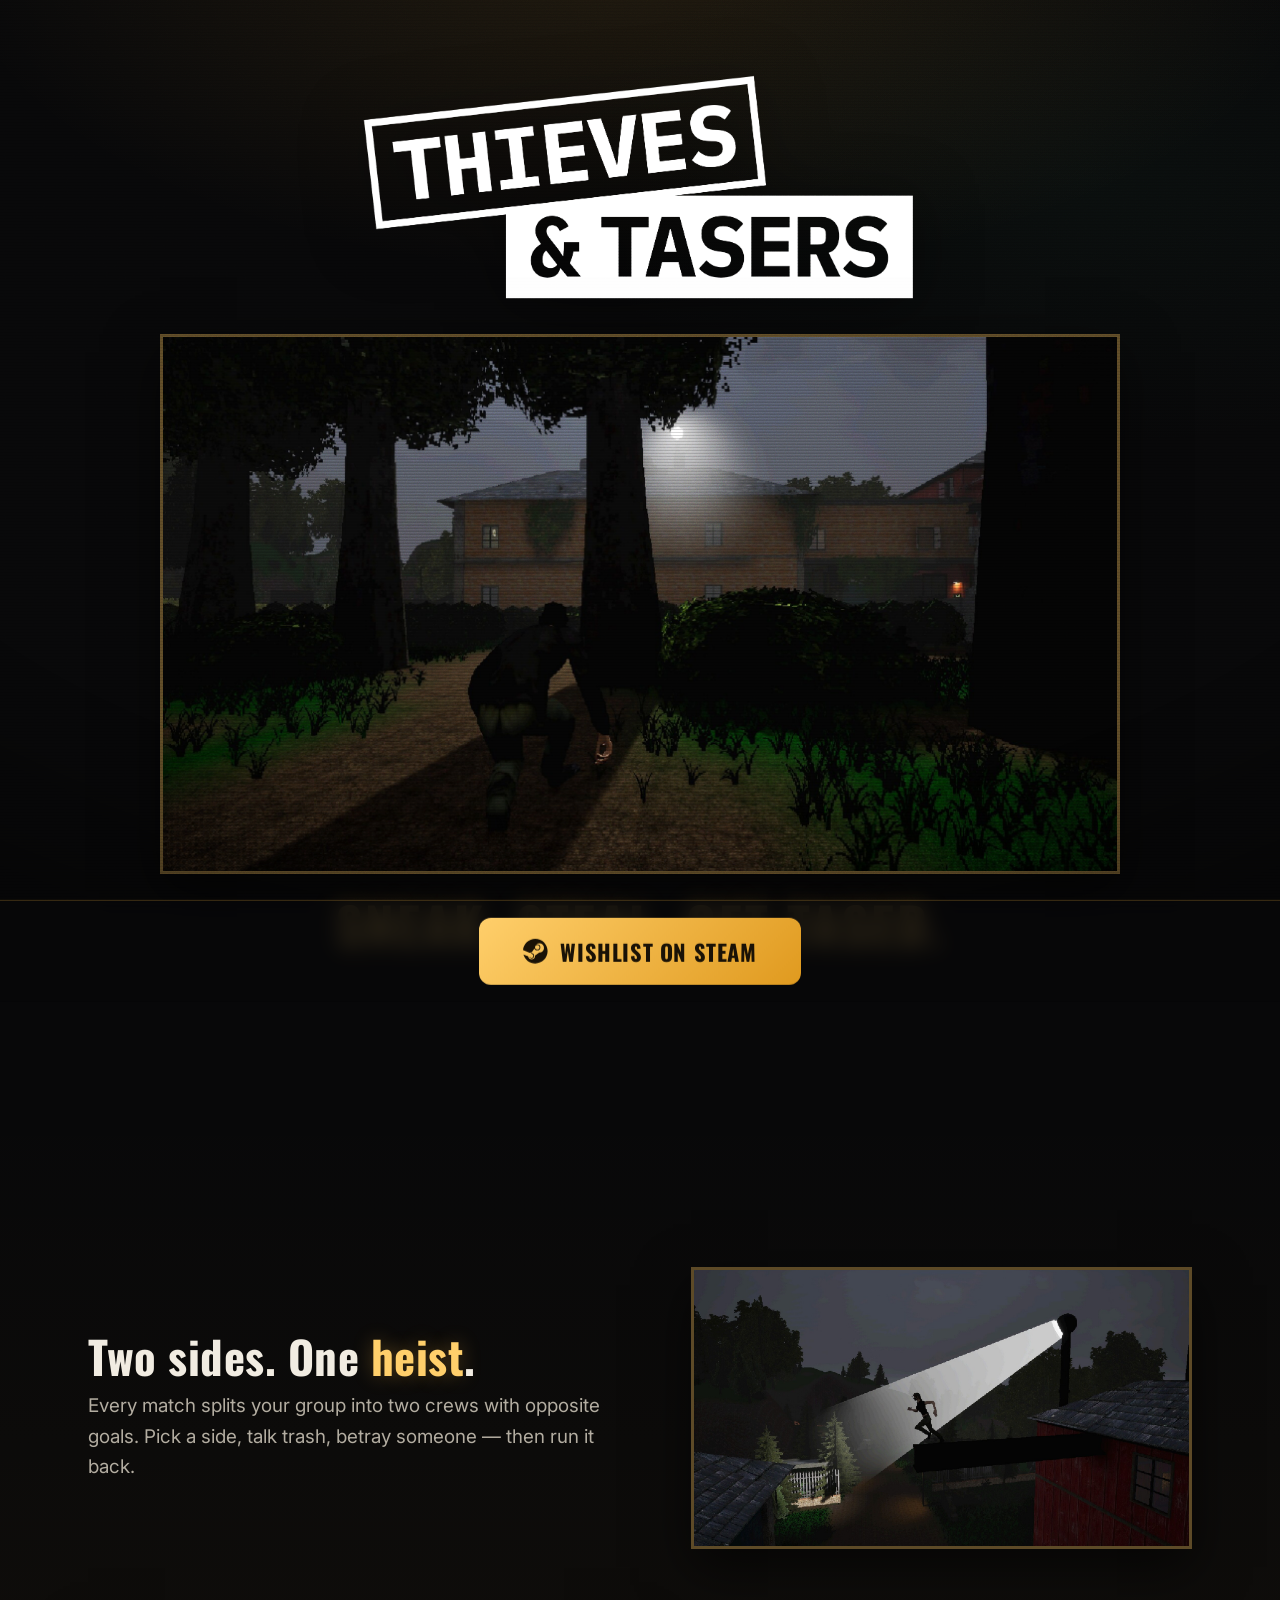
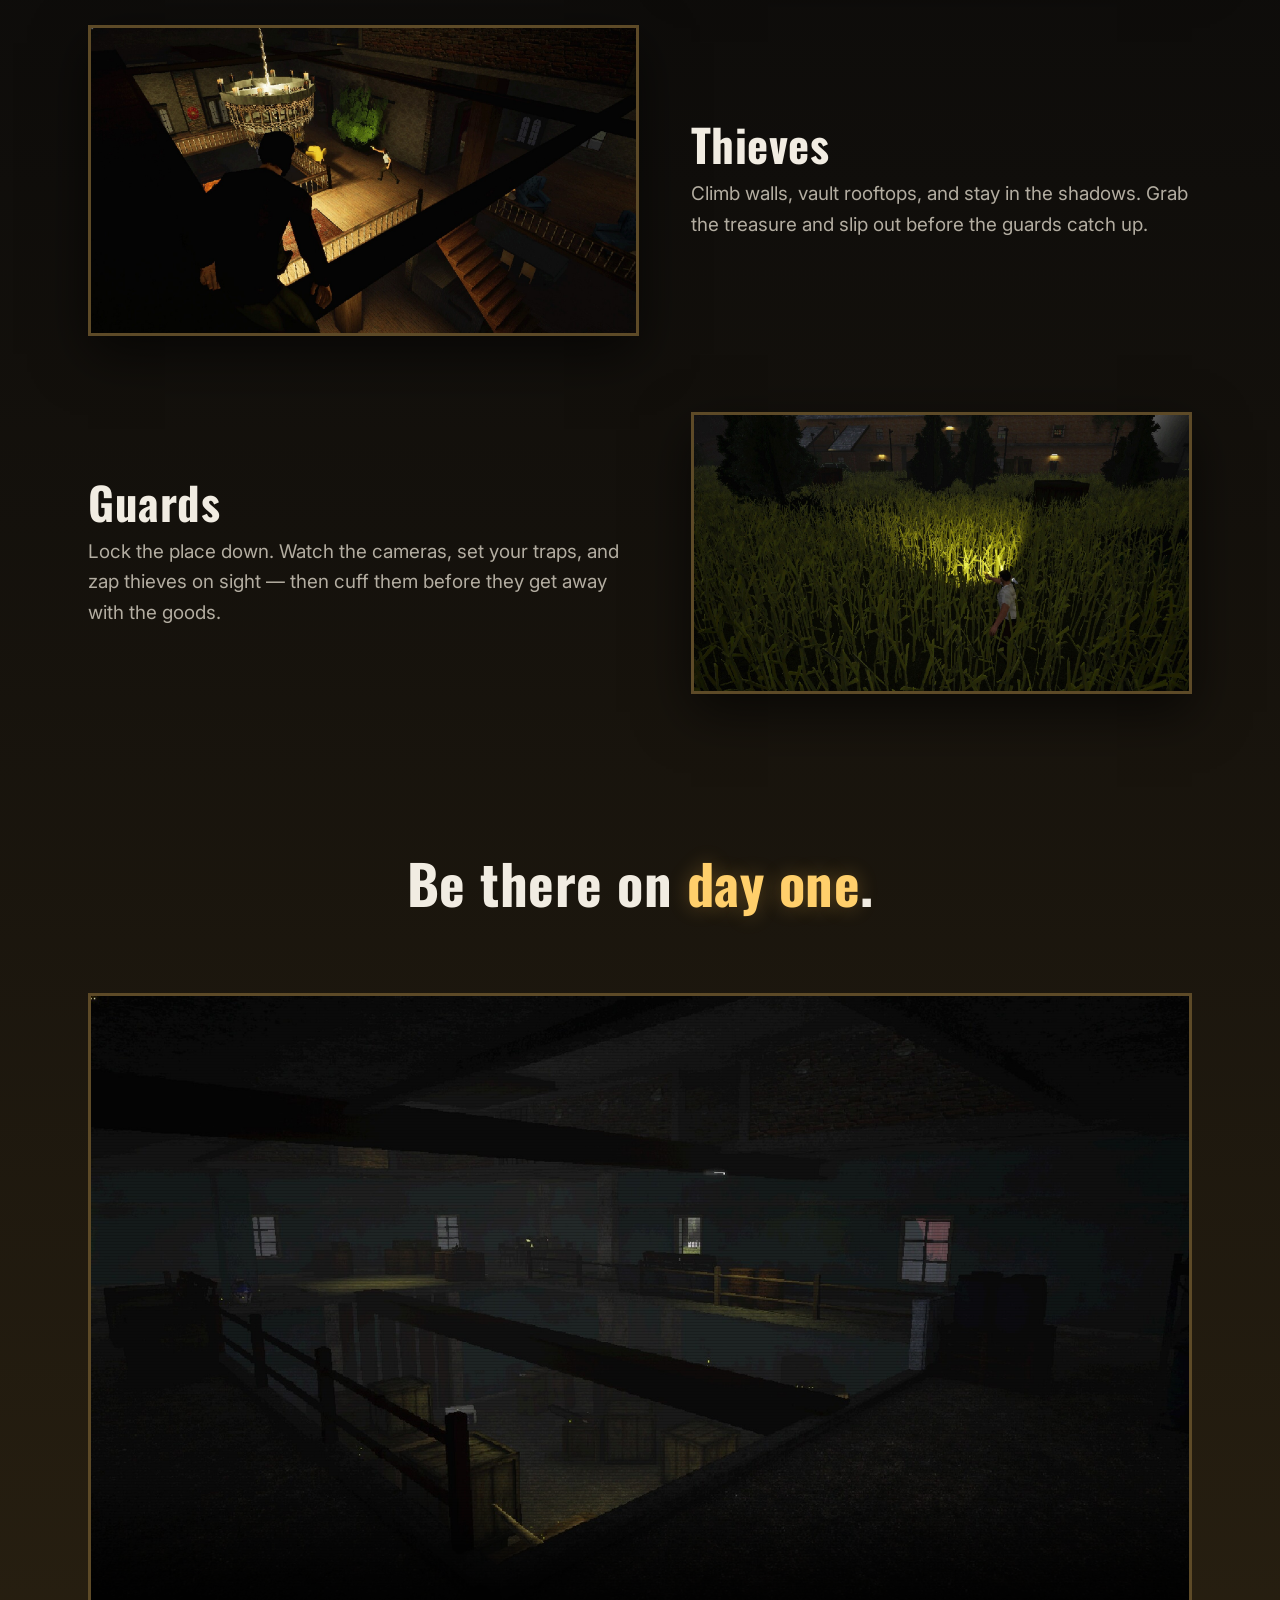
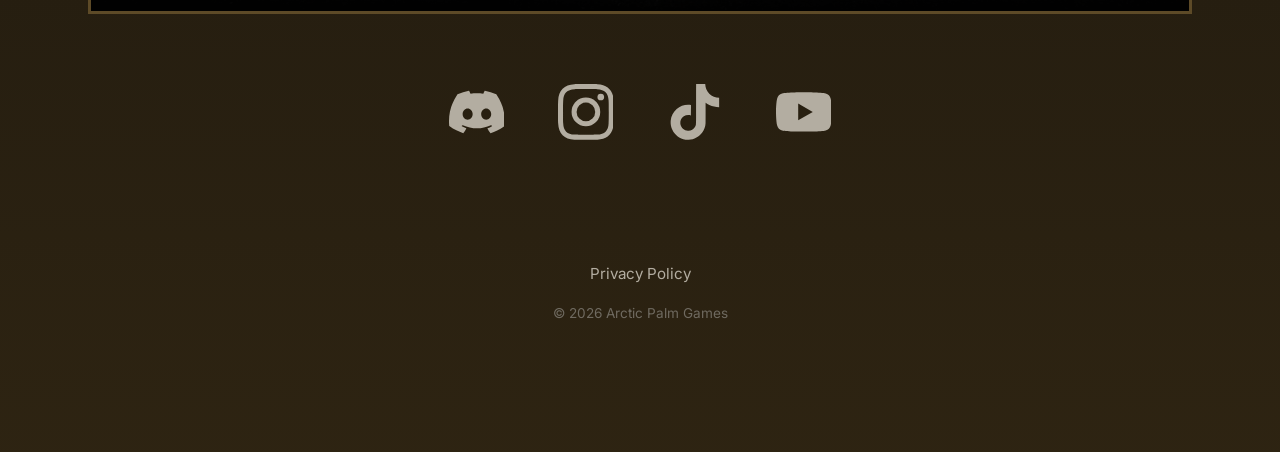
==== index.html @ d194f074 "Switch Google verification to meta tag, remove file method Co-Authored-By: Claude Opus 4.8 <noreply@" ====
<!DOCTYPE html>
<html lang="en">
<head>
  <meta charset="UTF-8" />
  <meta name="viewport" content="width=device-width, initial-scale=1.0" />
  <meta name="google-site-verification" content="ofSVObi9q_ZeeQyWXruGGMp_VbmUbUrxvndXTkgSMVY" />

  <title>Thieves and Tasers</title>
  <meta name="description" content="Sneak, steal, get tased. Thieves climb in and grab the loot; guards hunt them with cameras, traps, and tasers. Wishlist now on Steam." />
  <meta name="theme-color" content="#080809" />
  <link rel="canonical" href="https://www.thievesandtasers.com/" />

  <meta property="og:type" content="website" />
  <meta property="og:title" content="Thieves and Tasers" />
  <meta property="og:description" content="Sneak, steal, get tased. A heist game to play with friends. Wishlist now on Steam." />
  <meta property="og:url" content="https://www.thievesandtasers.com/" />
  <meta property="og:image" content="https://www.thievesandtasers.com/assets/og-image.jpg" />
  <meta property="og:image:width" content="1200" />
  <meta property="og:image:height" content="630" />
  <meta property="og:image:alt" content="Thieves and Tasers" />
  <meta property="og:site_name" content="Thieves and Tasers" />

  <meta name="twitter:card" content="summary_large_image" />
  <meta name="twitter:title" content="Thieves and Tasers" />
  <meta name="twitter:description" content="Sneak, steal, get tased. A heist game to play with friends. Wishlist now on Steam." />
  <meta name="twitter:image" content="https://www.thievesandtasers.com/assets/og-image.jpg" />

  <link rel="icon" type="image/png" sizes="32x32" href="assets/favicon-32.png" />
  <link rel="icon" type="image/png" sizes="16x16" href="assets/favicon-16.png" />
  <link rel="apple-touch-icon" sizes="180x180" href="assets/apple-touch-icon.png" />

  <link rel="preconnect" href="https://fonts.googleapis.com" />
  <link rel="preconnect" href="https://fonts.gstatic.com" crossorigin />
  <link href="https://fonts.googleapis.com/css2?family=Oswald:wght@500;600;700&family=Inter:wght@400;500;600&display=swap" rel="stylesheet" />

  <link rel="stylesheet" href="css/styles.css" />

  <script type="application/ld+json">
  {
    "@context": "https://schema.org",
    "@type": "VideoGame",
    "name": "Thieves and Tasers",
    "description": "A heist game. Thieves climb, sneak, and steal loot while guards hunt them with cameras, traps, and tasers.",
    "genre": ["Action", "Heist"],
    "gamePlatform": ["PC", "Windows"],
    "publisher": { "@type": "Organization", "name": "Arctic Palm Games" },
    "url": "https://www.thievesandtasers.com/"
  }
  </script>
</head>

<body>
  <!-- ===================== STICKY WISHLIST BAR ===================== -->
  <!-- Hidden until the hero scrolls out of view (toggled by JS). -->
  <div class="wishbar" id="wishbar" hidden>
    <a class="wishbar__btn" data-wishlist href="#" target="_blank" rel="noopener">
      <svg class="wishbar__steam" viewBox="0 0 24 24" aria-hidden="true"><path fill="currentColor" d="M11.979 0C5.678 0 .511 4.86.022 11.037l6.432 2.658a3.39 3.39 0 0 1 1.912-.59c.063 0 .125.002.188.005l2.861-4.142v-.059a4.527 4.527 0 0 1 4.524-4.524 4.527 4.527 0 0 1 4.523 4.524 4.53 4.53 0 0 1-4.523 4.525h-.105l-4.076 2.91c0 .052.004.105.004.158a3.398 3.398 0 0 1-3.397 3.396 3.4 3.4 0 0 1-3.336-2.766L.436 15.27C1.862 20.307 6.486 24 11.979 24c6.627 0 11.999-5.373 11.999-12S18.605 0 11.979 0zM7.54 18.21l-1.473-.61a2.553 2.553 0 0 0 1.314 1.253 2.555 2.555 0 0 0 3.342-1.38 2.55 2.55 0 0 0 .002-1.95 2.544 2.544 0 0 0-1.4-1.392 2.55 2.55 0 0 0-1.94-.01l1.523.63a1.879 1.879 0 0 1 1.01 2.457 1.878 1.878 0 0 1-2.456 1.01l.005-.018zm9.39-9.937a3.016 3.016 0 0 0-3.012-3.012 3.016 3.016 0 0 0-3.011 3.012 3.015 3.015 0 0 0 3.011 3.011 3.015 3.015 0 0 0 3.012-3.011zm-5.268-.005a2.258 2.258 0 0 1 2.26-2.255 2.258 2.258 0 0 1 2.255 2.26 2.258 2.258 0 0 1-2.26 2.255 2.256 2.256 0 0 1-2.255-2.26z"/></svg>
      Wishlist on Steam
    </a>
  </div>

  <main>
    <!-- ===================== HERO ===================== -->
    <section class="hero">
      <h1 class="sr-only">Thieves and Tasers</h1>
      <img src="assets/logo.png" alt="Thieves and Tasers" class="hero__logo" />

      <figure class="hero__media">
        <img src="assets/screenshots/shot-4.jpg" alt="Thieves and Tasers gameplay" />
        <span class="hero__erode" aria-hidden="true"></span>
      </figure>

      <p class="hero__tagline">Sneak, steal, get tased.</p>
      <div class="steam-widget">
        <iframe src="https://store.steampowered.com/widget/4536600/"
                frameborder="0" width="646" height="190"
                title="Thieves and Tasers on Steam" loading="lazy"></iframe>
      </div>
    </section>


    <!-- ===================== ALTERNATING ROWS ===================== -->
    <section class="rows">
      <!-- Two sides: image left, text right -->
      <article class="row row--reverse">
        <button class="row__media" data-shot><img src="assets/screenshots/shot-2.jpg" alt="Players facing off in a heist" loading="lazy" /></button>
        <div class="row__text">
          <h2>Two sides. One <span class="hl">heist</span>.</h2>
          <p>Every match splits your group into two crews with opposite goals. Pick a side, talk trash, betray someone — then run it back.</p>
        </div>
      </article>

      <!-- Thieves: text left, image right -->
      <article class="row">
        <button class="row__media" data-shot><img src="assets/screenshots/shot-1.jpg" alt="A thief reaching glowing loot" loading="lazy" /></button>
        <div class="row__text">
          <h2>Thieves</h2>
          <p>Climb walls, vault rooftops, and stay in the shadows. Grab the treasure and slip out before the guards catch up.</p>
        </div>
      </article>

      <!-- Guards: image left, text right -->
      <article class="row row--reverse">
        <button class="row__media" data-shot><img src="assets/screenshots/shot-6.jpg" alt="A guard patrolling a mansion" loading="lazy" /></button>
        <div class="row__text">
          <h2>Guards</h2>
          <p>Lock the place down. Watch the cameras, set your traps, and zap thieves on sight — then cuff them before they get away with the goods.</p>
        </div>
      </article>
    </section>

    <!-- ===================== WISHLIST CTA ===================== -->
    <section class="cta">
      <h2 class="cta__title">Be there on <span class="hl">day one</span>.</h2>
    </section>

    <!-- ===================== CLOSING VIDEO ===================== -->
    <section class="strip">
      <figure class="shot shot--solo">
        <video autoplay loop muted playsinline preload="auto" poster="assets/screenshots/shot-7.jpg">
          <source src="assets/video/gameplay.mp4" type="video/mp4" />
        </video>
        <span class="shot__fade" aria-hidden="true"></span>
      </figure>

      <div class="channels">
        <a class="channel" data-channel="discord" href="#" target="_blank" rel="noopener" aria-label="Discord">
          <svg viewBox="0 0 24 24" aria-hidden="true"><path fill="currentColor" d="M20.317 4.3698a19.7913 19.7913 0 0 0-4.8851-1.5152.0741.0741 0 0 0-.0785.0371c-.211.3753-.4447.8648-.6083 1.2495-1.8447-.2762-3.68-.2762-5.4868 0-.1636-.3933-.4058-.8742-.6177-1.2495a.077.077 0 0 0-.0785-.037 19.7363 19.7363 0 0 0-4.8852 1.515.0699.0699 0 0 0-.0321.0277C.5334 9.0458-.319 13.5799.0992 18.0578a.0824.0824 0 0 0 .0312.0561c2.0528 1.5076 4.0413 2.4228 5.9929 3.0294a.0777.0777 0 0 0 .0842-.0276c.4616-.6304.8731-1.2952 1.226-1.9942a.076.076 0 0 0-.0416-.1057c-.6528-.2476-1.2743-.5495-1.8722-.8923a.077.077 0 0 1-.0076-.1277c.1258-.0943.2517-.1923.3718-.2914a.0743.0743 0 0 1 .0776-.0105c3.9278 1.7933 8.18 1.7933 12.0614 0a.0739.0739 0 0 1 .0785.0095c.1202.099.246.1981.3728.2924a.077.077 0 0 1-.0066.1276 12.2986 12.2986 0 0 1-1.873.8914.0766.0766 0 0 0-.0407.1067c.3604.698.7719 1.3628 1.225 1.9932a.076.076 0 0 0 .0842.0286c1.961-.6067 3.9495-1.5219 6.0023-3.0294a.077.077 0 0 0 .0313-.0552c.5004-5.177-.8382-9.6739-3.5485-13.6604a.061.061 0 0 0-.0312-.0286zM8.02 15.3312c-1.1825 0-2.1569-1.0857-2.1569-2.419 0-1.3332.9555-2.4189 2.157-2.4189 1.2108 0 2.1757 1.0952 2.1568 2.419 0 1.3332-.9555 2.4189-2.1569 2.4189zm7.9748 0c-1.1825 0-2.1569-1.0857-2.1569-2.419 0-1.3332.9554-2.4189 2.1569-2.4189 1.2108 0 2.1757 1.0952 2.1568 2.419 0 1.3332-.946 2.4189-2.1568 2.4189Z"/></svg>
        </a>
        <a class="channel" data-channel="instagram" href="#" target="_blank" rel="noopener" aria-label="Instagram">
          <svg viewBox="0 0 24 24" aria-hidden="true"><path fill="currentColor" d="M12 2.163c3.204 0 3.584.012 4.85.07 3.252.148 4.771 1.691 4.919 4.919.058 1.265.069 1.645.069 4.849 0 3.205-.012 3.584-.069 4.849-.149 3.225-1.664 4.771-4.919 4.919-1.266.058-1.644.07-4.85.07-3.204 0-3.584-.012-4.849-.07-3.26-.149-4.771-1.699-4.919-4.92-.058-1.265-.07-1.644-.07-4.849 0-3.204.013-3.583.07-4.849.149-3.227 1.664-4.771 4.919-4.919 1.266-.057 1.645-.069 4.849-.069zM12 0C8.741 0 8.333.014 7.053.072 2.695.272.273 2.69.073 7.052.014 8.333 0 8.741 0 12c0 3.259.014 3.668.072 4.948.2 4.358 2.618 6.78 6.98 6.98C8.333 23.986 8.741 24 12 24c3.259 0 3.668-.014 4.948-.072 4.354-.2 6.782-2.618 6.979-6.98.059-1.28.073-1.689.073-4.948 0-3.259-.014-3.667-.072-4.947-.196-4.354-2.617-6.78-6.979-6.98C15.668.014 15.259 0 12 0zm0 5.838a6.162 6.162 0 1 0 0 12.324 6.162 6.162 0 0 0 0-12.324zM12 16a4 4 0 1 1 0-8 4 4 0 0 1 0 8zm6.406-11.845a1.44 1.44 0 1 0 0 2.881 1.44 1.44 0 0 0 0-2.881z"/></svg>
        </a>
        <a class="channel" data-channel="tiktok" href="#" target="_blank" rel="noopener" aria-label="TikTok">
          <svg viewBox="0 0 24 24" aria-hidden="true"><path fill="currentColor" d="M12.525.02c1.31-.02 2.61-.01 3.91-.02.08 1.53.63 3.09 1.75 4.17 1.12 1.11 2.7 1.62 4.24 1.79v4.03c-1.44-.05-2.89-.35-4.2-.97-.57-.26-1.1-.59-1.62-.93-.01 2.92.01 5.84-.02 8.75-.08 1.4-.54 2.79-1.35 3.94-1.31 1.92-3.58 3.17-5.91 3.21-1.43.08-2.86-.31-4.08-1.03-2.02-1.19-3.44-3.37-3.65-5.71-.02-.5-.03-1-.01-1.49.18-1.9 1.12-3.72 2.58-4.96 1.66-1.44 3.98-2.13 6.15-1.72.02 1.48-.04 2.96-.04 4.44-.99-.32-2.15-.23-3.02.37-.63.41-1.11 1.04-1.36 1.75-.21.51-.15 1.07-.14 1.61.24 1.64 1.82 3.02 3.5 2.87 1.12-.01 2.19-.66 2.77-1.61.19-.33.4-.67.41-1.06.1-1.79.06-3.57.07-5.36.01-4.03-.01-8.05.02-12.07z"/></svg>
        </a>
        <a class="channel" data-channel="youtube" href="#" target="_blank" rel="noopener" aria-label="YouTube">
          <svg viewBox="0 0 24 24" aria-hidden="true"><path fill="currentColor" d="M23.498 6.186a3.016 3.016 0 0 0-2.122-2.136C19.505 3.545 12 3.545 12 3.545s-7.505 0-9.377.505A3.017 3.017 0 0 0 .502 6.186C0 8.07 0 12 0 12s0 3.93.502 5.814a3.016 3.016 0 0 0 2.122 2.136c1.871.505 9.376.505 9.376.505s7.505 0 9.377-.505a3.015 3.015 0 0 0 2.122-2.136C24 15.93 24 12 24 12s0-3.93-.502-5.814zM9.545 15.568V8.432L15.818 12l-6.273 3.568z"/></svg>
        </a>
      </div>
    </section>
  </main>

  <!-- ===================== FOOTER ===================== -->
  <footer class="footer">
    <div class="footer__links">
      <a href="privacy/index.html">Privacy Policy</a>
    </div>
    <p class="footer__by">© <span data-year>2026</span> Arctic Palm Games</p>
  </footer>

  <!-- ===================== LIGHTBOX ===================== -->
  <div class="lightbox" id="lightbox" hidden>
    <div class="lightbox__backdrop" data-close-lightbox></div>
    <button class="lightbox__close" data-close-lightbox aria-label="Close">✕</button>
    <button class="lightbox__nav lightbox__nav--prev" data-lightbox-prev aria-label="Previous">‹</button>
    <img class="lightbox__img" id="lightboxImg" alt="" />
    <button class="lightbox__nav lightbox__nav--next" data-lightbox-next aria-label="Next">›</button>
  </div>

  <script src="js/main.js"></script>
</body>
</html>
---- css/styles.css ----
/* =========================================================================
   THIEVES & TASERS — landing page styles
   Theme: lo-fi retro / noir. Warm amber accent on deep, slightly-warm dark.
   ========================================================================= */

:root {
  --bg:        #080809;
  --bg-2:      #0e0f10;
  --bg-3:      #16181a;
  --ink:       #f1ece2;
  --ink-soft:  #b3ada1;
  --ink-dim:   #6f6a60;
  --line:      rgba(255, 240, 210, 0.09);

  --thief:     #f2b441;
  --thief-2:   #ffcf6b;
  --danger:    #d9483f;

  --font-display: "Oswald", "Arial Narrow", sans-serif;
  --font-body: "Inter", system-ui, -apple-system, Segoe UI, Roboto, sans-serif;

  --maxw: 1200px;
  --gutter: clamp(1.1rem, 4vw, 3rem);
  --radius: 14px;

  --shadow: 0 18px 50px rgba(0, 0, 0, 0.6);
  --glow-thief: 0 0 0 1px rgba(242, 180, 65, 0.5), 0 0 30px rgba(242, 180, 65, 0.35);
}

/* ----------------------------- Reset ----------------------------------- */
*, *::before, *::after { box-sizing: border-box; }
* { margin: 0; }
html { scroll-behavior: smooth; }

body {
  background: var(--bg);
  color: var(--ink);
  font-family: var(--font-body);
  line-height: 1.6;
  -webkit-font-smoothing: antialiased;
  overflow-x: hidden;
  /* room so the fixed wishlist bar never covers the footer / closing content */
  padding-bottom: 5.5rem;
}

img { max-width: 100%; display: block; }
a { color: inherit; text-decoration: none; }
h1, h2, h3 { font-family: var(--font-display); font-weight: 700; line-height: 1.05; letter-spacing: 0.5px; }

.sr-only {
  position: absolute; width: 1px; height: 1px; padding: 0; margin: -1px;
  overflow: hidden; clip: rect(0,0,0,0); white-space: nowrap; border: 0;
}
::selection { background: var(--thief); color: #1a1206; }

/* Warm amber "spotlight" at the top + a fade that deepens all the way to the
   bottom of the page, so the lower half glows continuously through the footer. */
body {
  background:
    radial-gradient(90% 60% at 50% -5%, rgba(242,180,65,0.10), transparent 60%),
    radial-gradient(70% 50% at 85% 20%, rgba(47,120,90,0.06), transparent 60%),
    linear-gradient(180deg, transparent 30%, rgba(242,180,65,0.05) 58%, rgba(242,180,65,0.16) 100%),
    var(--bg);
  background-attachment: fixed, fixed, scroll, scroll;
}

/* Lo-fi grain + CRT scanlines + vignette overlay (PSX flavor) */
body::before {
  content: ""; position: fixed; inset: 0; z-index: 90; pointer-events: none;
  background-image:
    repeating-linear-gradient(0deg, rgba(0,0,0,0.16) 0 1px, transparent 1px 3px),
    url("data:image/svg+xml;utf8,<svg xmlns='http://www.w3.org/2000/svg' width='120' height='120'><filter id='n'><feTurbulence type='fractalNoise' baseFrequency='0.9' numOctaves='2' stitchTiles='stitch'/></filter><rect width='100%25' height='100%25' filter='url(%23n)' opacity='0.5'/></svg>");
  background-size: 100% 3px, 120px 120px;
  opacity: 0.5;
  mix-blend-mode: overlay;
}
body::after {
  content: ""; position: fixed; inset: 0; z-index: 91; pointer-events: none;
  background: radial-gradient(120% 100% at 50% 35%, transparent 55%, rgba(0,0,0,0.6) 100%);
}

/* ----------------------------- Buttons --------------------------------- */
.btn {
  display: inline-flex; align-items: center; gap: 0.55em;
  font-family: var(--font-display); font-weight: 700; letter-spacing: 0.6px;
  text-transform: uppercase; font-size: 0.95rem;
  padding: 0.78em 1.4em; border-radius: 10px; border: 1px solid var(--line);
  background: var(--bg-3); color: var(--ink); cursor: pointer;
  transition: transform 0.15s ease, box-shadow 0.2s ease, filter 0.2s ease;
  white-space: nowrap;
}
.btn:hover { transform: translateY(-2px); }
.btn__icon { font-size: 1.05em; line-height: 1; }
.btn--lg { font-size: 1.1rem; padding: 1em 1.9em; border-radius: 12px; }

.btn--wishlist {
  background: linear-gradient(135deg, var(--thief-2), #e09a1f);
  color: #1a1206; border-color: transparent;
}
.btn--wishlist:hover { box-shadow: var(--glow-thief); filter: brightness(1.06); }

.btn--discord { background: #5865F2; color: #fff; border-color: transparent; }
.btn--discord:hover { box-shadow: 0 0 24px rgba(88,101,242,0.45); filter: brightness(1.05); }

/* ----------------------------- Sticky wishlist bar --------------------- */
.wishbar {
  position: fixed; left: 0; right: 0; bottom: 0; z-index: 80;
  display: flex; align-items: center; justify-content: center;
  padding: 1.05rem var(--gutter);
  background: rgba(8, 8, 9, 0.86); backdrop-filter: blur(10px);
  border-top: 1px solid rgba(242,180,65,0.25);
  transform: translateY(100%); transition: transform 0.35s ease;
}
.wishbar.is-visible { transform: translateY(0); }
.wishbar[hidden] { display: none; }
.wishbar__btn {
  display: inline-flex; align-items: center; gap: 0.55em;
  font-family: var(--font-display); font-weight: 700; text-transform: uppercase;
  letter-spacing: 0.6px; font-size: 1.4rem;
  padding: 0.7em 2em; border-radius: 12px;
  background: linear-gradient(135deg, var(--thief-2), #e09a1f); color: #1a1206;
  transition: transform 0.15s ease, box-shadow 0.2s ease, filter 0.2s ease;
}
.wishbar__btn:hover { transform: translateY(-2px); box-shadow: var(--glow-thief); filter: brightness(1.06); }
.wishbar__steam { width: 1.1em; height: 1.1em; }

/* ----------------------------- Hero ------------------------------------ */
/* Two columns: the game (image) on the left, identity (logo + tagline) on
   the right. Stacks to a single centered column on narrow screens. */
.hero {
  max-width: var(--maxw); margin: 0 auto; text-align: center;
  padding: clamp(2.5rem, 7vw, 4.5rem) var(--gutter) clamp(1.5rem, 3vw, 2rem);
  display: flex; flex-direction: column; align-items: center;
  gap: clamp(1.2rem, 3vw, 1.8rem);
}
.hero__logo {
  width: min(560px, 82%); height: auto;
  filter: drop-shadow(0 8px 30px rgba(0,0,0,0.6));
}
.hero__tagline {
  font-family: var(--font-display); font-weight: 700; text-transform: uppercase;
  letter-spacing: clamp(1px, 0.6vw, 3px); font-size: clamp(1.15rem, 5.2vw, 3.2rem); line-height: 1.05;
  color: var(--thief-2); text-shadow: 0 0 24px rgba(242,180,65,0.4);
  margin-top: -0.3rem; white-space: nowrap;
}

/* Amber keyword accent in section headers */
.hl { color: var(--thief-2); text-shadow: 0 0 20px rgba(242,180,65,0.3); }

.hero__media {
  position: relative;
  width: 100%; max-width: 960px;
  overflow: hidden;
  border: 3px solid rgba(242,180,65,0.32); box-shadow: var(--shadow);
  aspect-ratio: 16 / 9; background: var(--bg-3);
}
.hero__media video, .hero__media img { width: 100%; height: 100%; object-fit: cover; display: block; }

/* Retro erosion: a coarse, chunky pixel dither chews in from the edges of the
   hero image so the picture looks like it's dissolving into the dark page.
   Pure CSS gradients (GPU-composited, no JS, no repaint) so it stays cheap. */
.hero__erode {
  position: absolute; inset: 0; pointer-events: none;
  background:
    radial-gradient(125% 125% at 50% 42%, transparent 46%, rgba(8,8,9,0.5) 80%, var(--bg) 100%),
    repeating-linear-gradient(0deg, rgba(0,0,0,0.16) 0 1px, transparent 1px 3px);
  mix-blend-mode: multiply;
}
/* chunky dark squares that thicken toward the edges, biting holes in the image */
.hero__erode::after {
  content: ""; position: absolute; inset: 0;
  background-image: radial-gradient(var(--bg) 42%, transparent 44%);
  background-size: 6px 6px;
  -webkit-mask-image: radial-gradient(118% 118% at 50% 45%, transparent 48%, #000 90%);
          mask-image: radial-gradient(118% 118% at 50% 45%, transparent 48%, #000 90%);
}

.steam-widget { width: 100%; max-width: 646px; margin: 0 auto; }
.steam-widget iframe { width: 100%; max-width: 646px; border-radius: 6px; display: block; margin: 0 auto; }

/* ----------------------------- Alternating rows ------------------------ */
.rows {
  max-width: var(--maxw); margin: 0 auto;
  padding: clamp(2rem, 5vw, 4rem) var(--gutter);
  display: grid; gap: clamp(2.5rem, 6vw, 5rem);
}
.row {
  display: grid; grid-template-columns: 1.1fr 1fr; gap: clamp(1.5rem, 4vw, 3.5rem);
  align-items: center;
}
.row--reverse .row__media { order: 2; }

.row__media {
  padding: 0; border: 3px solid rgba(242,180,65,0.32); overflow: hidden;
  cursor: pointer; background: var(--bg-3); aspect-ratio: 16/9; box-shadow: var(--shadow);
}
.row__media img { width: 100%; height: 100%; object-fit: cover; transition: transform 0.4s ease; }
.row__media:hover img { transform: scale(1.04); }

.row__text h2 { font-size: clamp(1.8rem, 4vw, 2.8rem); margin-bottom: 0.7rem; }
.row__text p { color: var(--ink-soft); font-size: clamp(1rem, 1.7vw, 1.18rem); max-width: 46ch; }

@media (max-width: 760px) {
  .row { grid-template-columns: 1fr; gap: 1.2rem; }
  .row--reverse .row__media { order: 0; }
  .row__text { text-align: center; }
  .row__text p { margin: 0 auto; }
}

/* ----------------------------- Screenshot strip ------------------------ */
.strip {
  max-width: var(--maxw); margin: 0 auto;
  padding: clamp(1rem, 3vw, 2rem) var(--gutter) clamp(2rem, 5vw, 4rem);
  display: grid; grid-template-columns: 1fr; gap: 1rem;
}
.shot {
  position: relative;
  padding: 0; border: 3px solid rgba(242,180,65,0.32); overflow: hidden;
  cursor: pointer; background: var(--bg-3); aspect-ratio: 16/9; width: 100%;
}
.shot img { width: 100%; height: 100%; object-fit: cover; transition: transform 0.4s ease; }
.shot video { width: 100%; height: 100%; object-fit: cover; display: block; }
.shot:hover img { transform: scale(1.04); }

/* PSX-style fade: the dark page background bleeds into the image edges, with a
   pixelated dither so it reads as retro low-res rather than a clean gradient. */
.shot__fade {
  position: absolute; inset: 0; pointer-events: none;
  background:
    radial-gradient(120% 130% at 50% 38%, transparent 52%, rgba(8,8,9,0.55) 80%, var(--bg) 100%),
    linear-gradient(0deg, var(--bg) 0%, transparent 22%),
    repeating-linear-gradient(0deg, rgba(0,0,0,0.18) 0 1px, transparent 1px 3px);
  mix-blend-mode: multiply;
}
/* coarse dither dots that thicken toward the edges, eating into the image */
.shot__fade::after {
  content: ""; position: absolute; inset: 0;
  background-image: radial-gradient(rgba(8,8,9,0.9) 38%, transparent 39%);
  background-size: 4px 4px;
  -webkit-mask-image: radial-gradient(120% 120% at 50% 45%, transparent 55%, #000 95%);
          mask-image: radial-gradient(120% 120% at 50% 45%, transparent 55%, #000 95%);
}

/* ----------------------------- CTA ------------------------------------- */
.cta {
  text-align: center;
  /* Reduced bottom padding so the title sits closer to the closing video. */
  padding: clamp(3.5rem, 8vw, 6rem) var(--gutter) clamp(0.75rem, 2vw, 1.5rem);
  /* No section background — the page-wide amber fade (on body) shows through. */
}
.cta__title { font-size: clamp(2rem, 6vw, 3.4rem); margin-bottom: 1.6rem; }

/* Community channels — four equal icon buttons */
.channels {
  max-width: 420px; margin: 2.2rem auto 0;
  display: grid; grid-template-columns: repeat(4, 1fr); gap: 1rem;
}
.channel {
  display: flex; align-items: center; justify-content: center;
  aspect-ratio: 1; color: var(--ink-soft);
  transition: color 0.2s ease;
}
.channel svg { width: 60%; height: 60%; transition: transform 0.2s ease; }
.channel:hover { color: var(--thief-2); }
.channel:hover svg { transform: scale(1.18); }
/* channels without a configured URL (set to "" in CONFIG) — muted, non-clickable */
.channel[aria-disabled="true"] { opacity: 0.4; pointer-events: none; }
/* Icons stay on a single row at every width — the grid keeps four equal columns. */

/* ----------------------------- Footer ---------------------------------- */
.footer {
  text-align: center; padding: 2.5rem var(--gutter);
  background: transparent;
}
.footer__links {
  display: flex; flex-wrap: wrap; gap: 1.5rem; justify-content: center; margin-bottom: 1rem;
}
.footer__links a {
  color: var(--ink-soft); font-size: 0.95rem; transition: color 0.2s ease;
}
.footer__links a:hover { color: var(--thief); }
.footer__by { color: var(--ink-dim); font-size: 0.85rem; }

/* ----------------------------- Lightbox -------------------------------- */
.lightbox { position: fixed; inset: 0; z-index: 100; display: grid; place-items: center; }
.lightbox[hidden] { display: none; }
.lightbox__backdrop { position: absolute; inset: 0; background: rgba(2,4,8,0.9); backdrop-filter: blur(4px); }
.lightbox__img { position: relative; z-index: 2; max-width: 92vw; max-height: 86vh; border-radius: var(--radius); box-shadow: var(--shadow); }
.lightbox__close { position: absolute; top: 1.2rem; right: 1.4rem; background: none; border: 0; color: var(--ink); font-size: 1.6rem; cursor: pointer; z-index: 3; }
.lightbox__nav {
  position: absolute; top: 50%; transform: translateY(-50%); z-index: 3;
  background: rgba(255,255,255,0.08); border: 1px solid var(--line); color: var(--ink);
  font-size: 2rem; width: 54px; height: 54px; border-radius: 50%; cursor: pointer;
  display: grid; place-items: center; transition: background 0.2s ease;
}
.lightbox__nav:hover { background: rgba(255,255,255,0.18); }
.lightbox__nav--prev { left: 1.4rem; }
.lightbox__nav--next { right: 1.4rem; }

/* ----------------------------- Reveal ---------------------------------- */
.reveal { opacity: 0; transform: translateY(24px); transition: opacity 0.6s ease, transform 0.6s ease; }
.reveal.is-visible { opacity: 1; transform: none; }

@media (prefers-reduced-motion: reduce) {
  * { animation: none !important; scroll-behavior: auto !important; }
  .reveal { opacity: 1; transform: none; transition: none; }
}
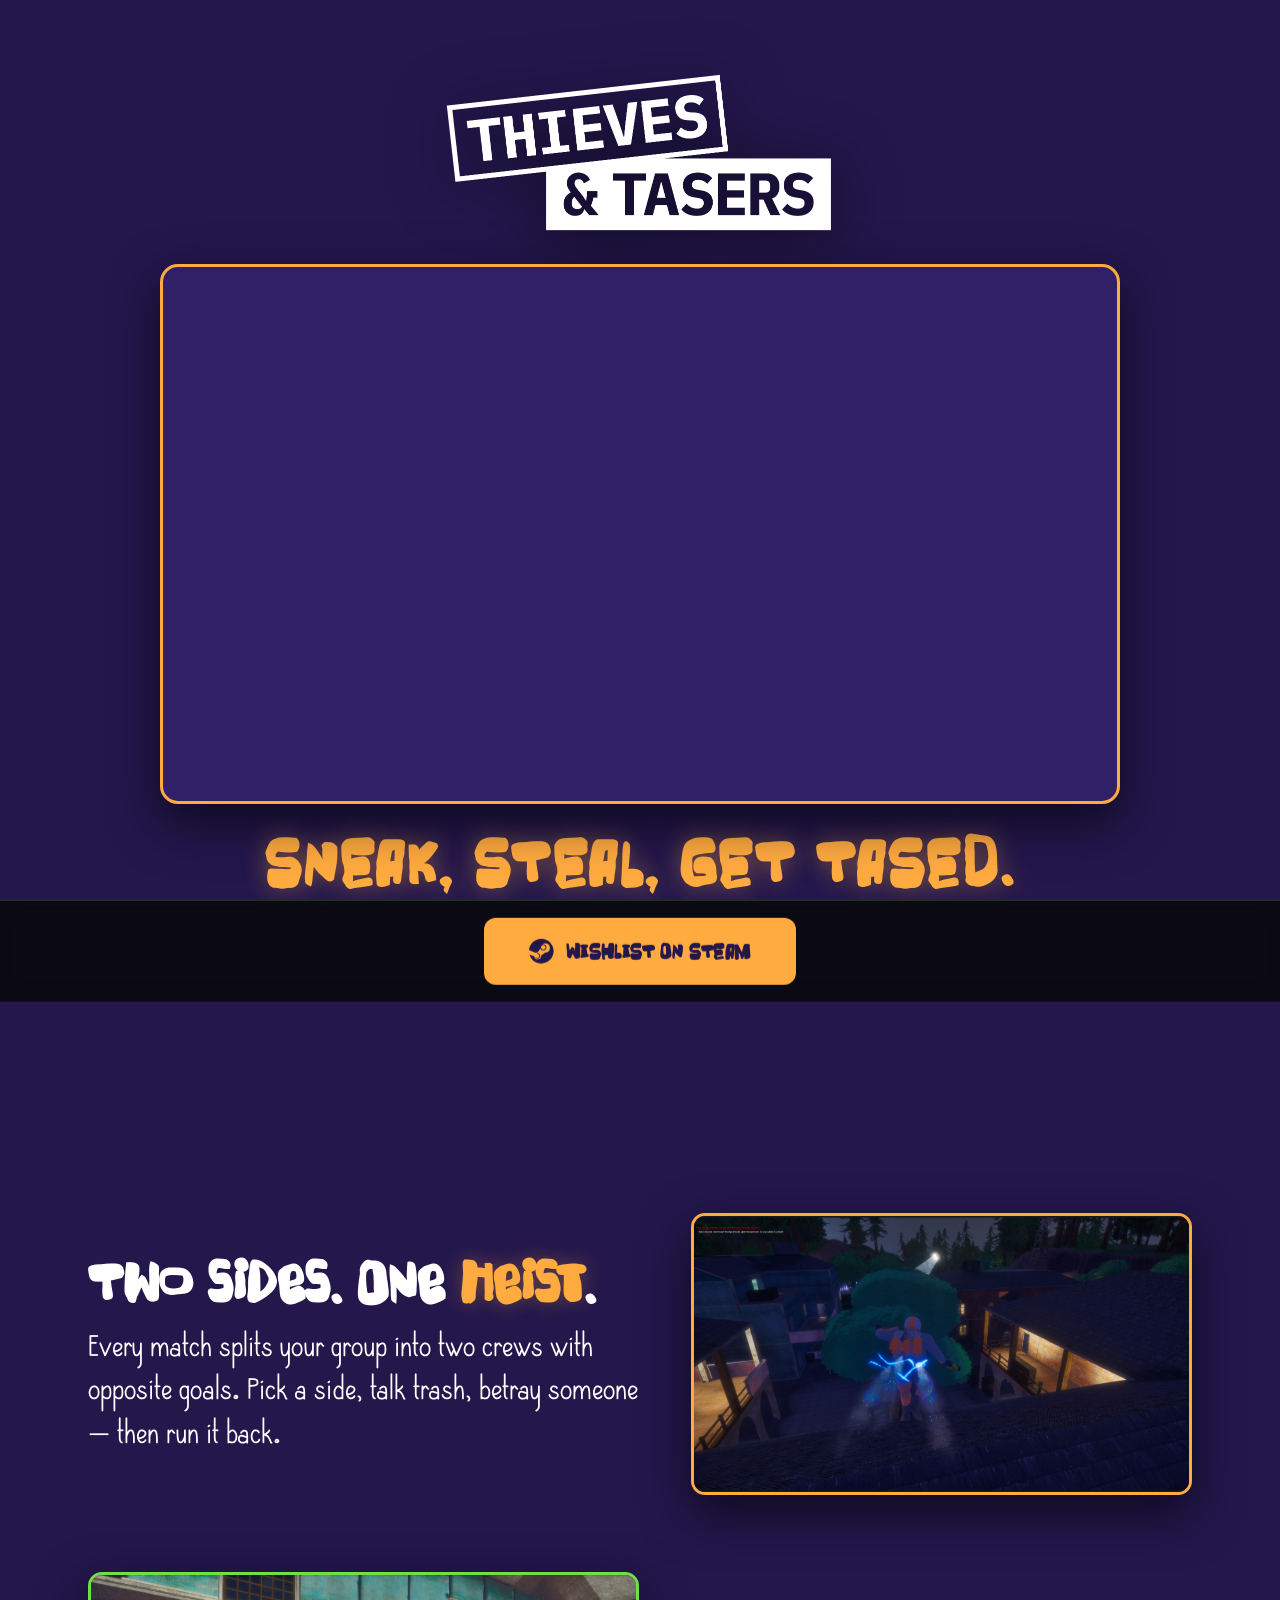
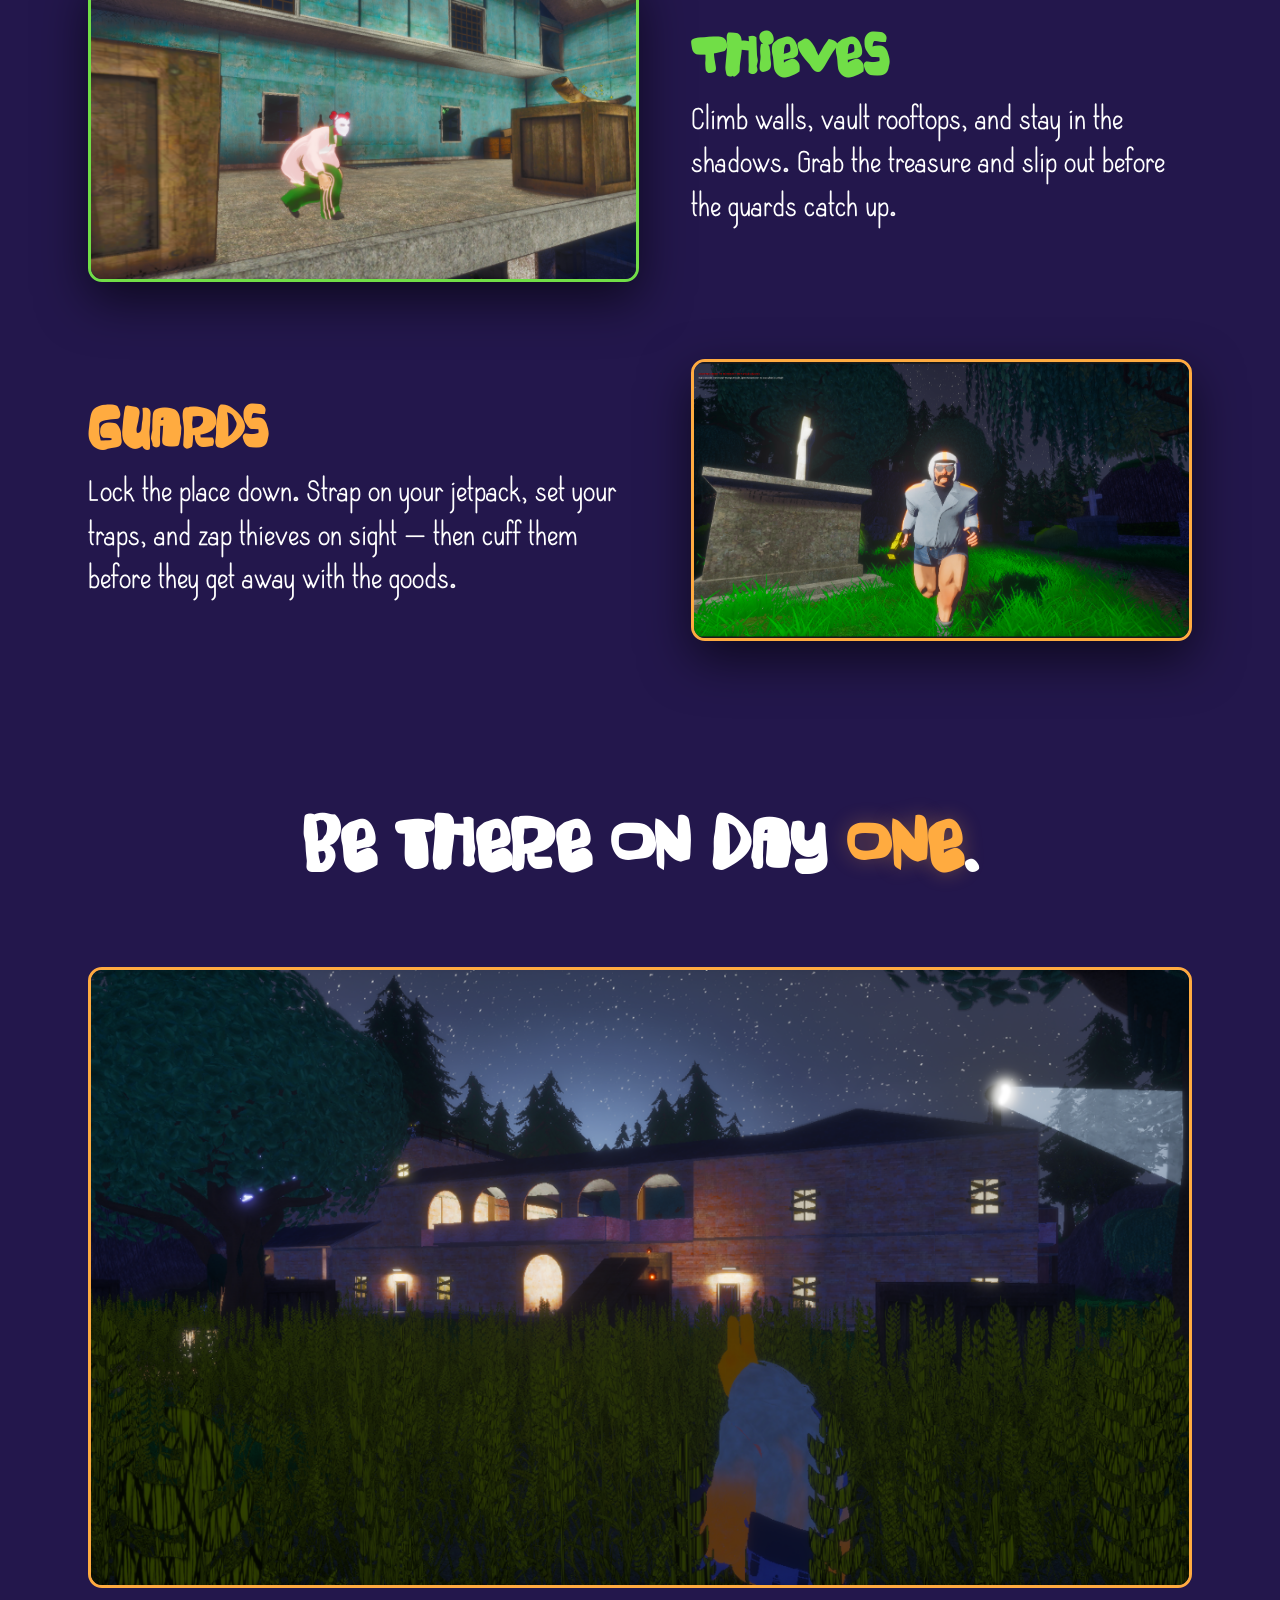
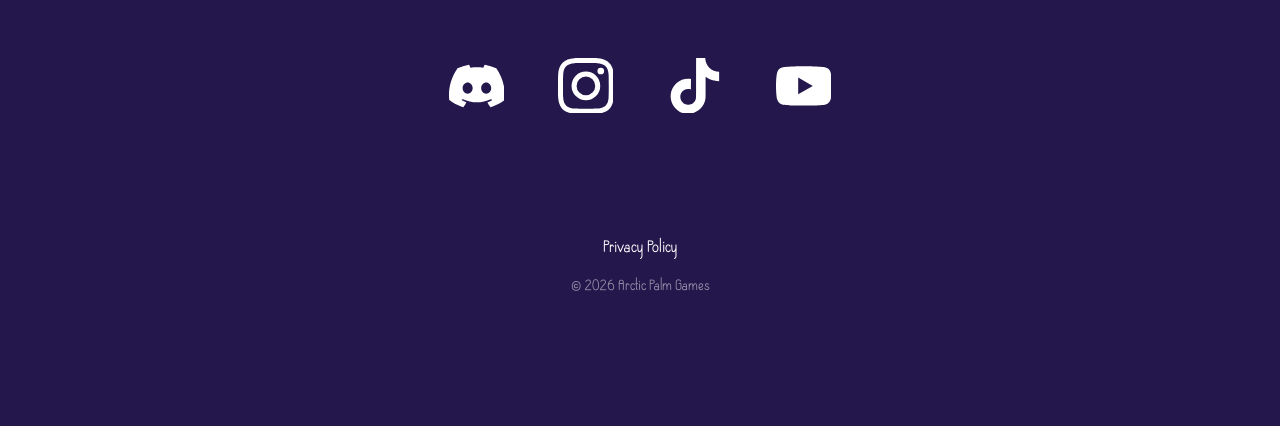
==== commit 02866607: "Rebrand: new fonts, colors, screenshots, video, and visual polish - Add SuperBugly (headers) and Cas" ====
--- a/index.html
+++ b/index.html
@@ -7,7 +7,7 @@
 
   <title>Thieves and Tasers</title>
   <meta name="description" content="Sneak, steal, get tased. Thieves climb in and grab the loot; guards hunt them with cameras, traps, and tasers. Wishlist now on Steam." />
-  <meta name="theme-color" content="#080809" />
+  <meta name="theme-color" content="#23174c" />
   <link rel="canonical" href="https://www.thievesandtasers.com/" />
 
   <meta property="og:type" content="website" />
@@ -29,9 +29,6 @@
   <link rel="icon" type="image/png" sizes="16x16" href="assets/favicon-16.png" />
   <link rel="apple-touch-icon" sizes="180x180" href="assets/apple-touch-icon.png" />
 
-  <link rel="preconnect" href="https://fonts.googleapis.com" />
-  <link rel="preconnect" href="https://fonts.gstatic.com" crossorigin />
-  <link href="https://fonts.googleapis.com/css2?family=Oswald:wght@500;600;700&family=Inter:wght@400;500;600&display=swap" rel="stylesheet" />
 
   <link rel="stylesheet" href="css/styles.css" />
 
@@ -66,8 +63,9 @@
       <img src="assets/logo.png" alt="Thieves and Tasers" class="hero__logo" />
 
       <figure class="hero__media">
-        <img src="assets/screenshots/shot-4.jpg" alt="Thieves and Tasers gameplay" />
-        <span class="hero__erode" aria-hidden="true"></span>
+        <video autoplay loop muted playsinline preload="auto">
+          <source src="assets/video/gameplay.mp4" type="video/mp4" />
+        </video>
       </figure>
 
       <p class="hero__tagline">Sneak, steal, get tased.</p>
@@ -83,7 +81,7 @@
     <section class="rows">
       <!-- Two sides: image left, text right -->
       <article class="row row--reverse">
-        <button class="row__media" data-shot><img src="assets/screenshots/shot-2.jpg" alt="Players facing off in a heist" loading="lazy" /></button>
+        <button class="row__media" data-shot><img src="assets/screenshots/guard_rocketboost.png" alt="Players facing off in a heist" loading="lazy" /></button>
         <div class="row__text">
           <h2>Two sides. One <span class="hl">heist</span>.</h2>
           <p>Every match splits your group into two crews with opposite goals. Pick a side, talk trash, betray someone — then run it back.</p>
@@ -91,8 +89,8 @@
       </article>
 
       <!-- Thieves: text left, image right -->
-      <article class="row">
-        <button class="row__media" data-shot><img src="assets/screenshots/shot-1.jpg" alt="A thief reaching glowing loot" loading="lazy" /></button>
+      <article class="row row--thieves">
+        <button class="row__media" data-shot><img src="assets/screenshots/thief_sneaking.png" alt="A thief sneaking through a warehouse" loading="lazy" /></button>
         <div class="row__text">
           <h2>Thieves</h2>
           <p>Climb walls, vault rooftops, and stay in the shadows. Grab the treasure and slip out before the guards catch up.</p>
@@ -100,27 +98,26 @@
       </article>
 
       <!-- Guards: image left, text right -->
-      <article class="row row--reverse">
-        <button class="row__media" data-shot><img src="assets/screenshots/shot-6.jpg" alt="A guard patrolling a mansion" loading="lazy" /></button>
+      <article class="row row--reverse row--guards">
+        <button class="row__media" data-shot><img src="assets/screenshots/guard_running.png" alt="A guard patrolling at night" loading="lazy" /></button>
         <div class="row__text">
           <h2>Guards</h2>
-          <p>Lock the place down. Watch the cameras, set your traps, and zap thieves on sight — then cuff them before they get away with the goods.</p>
+          <p>Lock the place down. Strap on your jetpack, set your traps, and zap thieves on sight — then cuff them before they get away with the goods.</p>
         </div>
       </article>
     </section>
 
     <!-- ===================== WISHLIST CTA ===================== -->
     <section class="cta">
-      <h2 class="cta__title">Be there on <span class="hl">day one</span>.</h2>
+      <h2 class="cta__title">Be there on day <span class="hl">one</span>.</h2>
     </section>
 
     <!-- ===================== CLOSING VIDEO ===================== -->
     <section class="strip">
       <figure class="shot shot--solo">
-        <video autoplay loop muted playsinline preload="auto" poster="assets/screenshots/shot-7.jpg">
+        <video autoplay loop muted playsinline preload="auto" poster="assets/screenshots/thief_sneaking2.png">
           <source src="assets/video/gameplay.mp4" type="video/mp4" />
         </video>
-        <span class="shot__fade" aria-hidden="true"></span>
       </figure>
 
       <div class="channels">
--- a/css/styles.css
+++ b/css/styles.css
@@ -1,30 +1,51 @@
 /* =========================================================================
    THIEVES & TASERS — landing page styles
-   Theme: lo-fi retro / noir. Warm amber accent on deep, slightly-warm dark.
    ========================================================================= */
 
+@font-face {
+  font-family: "SuperBugly";
+  src: url("../assets/fonts/super_bugly/Super Bugly.ttf") format("truetype");
+  font-weight: normal;
+  font-style: normal;
+  font-display: swap;
+}
+
+@font-face {
+  font-family: "CasuallySerious";
+  src: url("../assets/fonts/casually_serious/CasuallySerious-Regular.otf") format("opentype");
+  font-weight: normal;
+  font-style: normal;
+  font-display: swap;
+  size-adjust: 140%;
+}
+
 :root {
-  --bg:        #080809;
-  --bg-2:      #0e0f10;
-  --bg-3:      #16181a;
-  --ink:       #f1ece2;
-  --ink-soft:  #b3ada1;
-  --ink-dim:   #6f6a60;
-  --line:      rgba(255, 240, 210, 0.09);
-
-  --thief:     #f2b441;
-  --thief-2:   #ffcf6b;
-  --danger:    #d9483f;
-
-  --font-display: "Oswald", "Arial Narrow", sans-serif;
-  --font-body: "Inter", system-ui, -apple-system, Segoe UI, Roboto, sans-serif;
+  --bg:        #23174c;
+  --bg-2:      #2a1d5a;
+  --bg-3:      #311f68;
+  --ink:       #ffffff;
+  --ink-soft:  #ffffff;
+  --ink-dim:   rgba(255,255,255,0.5);
+  --line:      rgba(255, 255, 255, 0.12);
+
+  --green:     #71de47;
+  --orange:    #ffab40;
+  --red:       #cc3650;
+  --purple:    #23174c;
+
+  --thief:     #ffab40;
+  --thief-2:   #71de47;
+  --danger:    #cc3650;
+
+  --font-display: "SuperBugly", "Arial Narrow", sans-serif;
+  --font-body: "CasuallySerious", system-ui, -apple-system, Segoe UI, Roboto, sans-serif;
 
   --maxw: 1200px;
   --gutter: clamp(1.1rem, 4vw, 3rem);
   --radius: 14px;
 
   --shadow: 0 18px 50px rgba(0, 0, 0, 0.6);
-  --glow-thief: 0 0 0 1px rgba(242, 180, 65, 0.5), 0 0 30px rgba(242, 180, 65, 0.35);
+  --glow-thief: 0 0 0 1px rgba(255, 171, 64, 0.5), 0 0 30px rgba(255, 171, 64, 0.35);
 }
 
 /* ----------------------------- Reset ----------------------------------- */
@@ -36,6 +57,7 @@
   background: var(--bg);
   color: var(--ink);
   font-family: var(--font-body);
+  font-size: 1.15rem;
   line-height: 1.6;
   -webkit-font-smoothing: antialiased;
   overflow-x: hidden;
@@ -51,33 +73,12 @@
   position: absolute; width: 1px; height: 1px; padding: 0; margin: -1px;
   overflow: hidden; clip: rect(0,0,0,0); white-space: nowrap; border: 0;
 }
-::selection { background: var(--thief); color: #1a1206; }
-
-/* Warm amber "spotlight" at the top + a fade that deepens all the way to the
-   bottom of the page, so the lower half glows continuously through the footer. */
+::selection { background: var(--thief); color: var(--purple); }
+
 body {
-  background:
-    radial-gradient(90% 60% at 50% -5%, rgba(242,180,65,0.10), transparent 60%),
-    radial-gradient(70% 50% at 85% 20%, rgba(47,120,90,0.06), transparent 60%),
-    linear-gradient(180deg, transparent 30%, rgba(242,180,65,0.05) 58%, rgba(242,180,65,0.16) 100%),
-    var(--bg);
-  background-attachment: fixed, fixed, scroll, scroll;
-}
-
-/* Lo-fi grain + CRT scanlines + vignette overlay (PSX flavor) */
-body::before {
-  content: ""; position: fixed; inset: 0; z-index: 90; pointer-events: none;
-  background-image:
-    repeating-linear-gradient(0deg, rgba(0,0,0,0.16) 0 1px, transparent 1px 3px),
-    url("data:image/svg+xml;utf8,<svg xmlns='http://www.w3.org/2000/svg' width='120' height='120'><filter id='n'><feTurbulence type='fractalNoise' baseFrequency='0.9' numOctaves='2' stitchTiles='stitch'/></filter><rect width='100%25' height='100%25' filter='url(%23n)' opacity='0.5'/></svg>");
-  background-size: 100% 3px, 120px 120px;
-  opacity: 0.5;
-  mix-blend-mode: overlay;
-}
-body::after {
-  content: ""; position: fixed; inset: 0; z-index: 91; pointer-events: none;
-  background: radial-gradient(120% 100% at 50% 35%, transparent 55%, rgba(0,0,0,0.6) 100%);
-}
+  background: var(--bg);
+}
+
 
 /* ----------------------------- Buttons --------------------------------- */
 .btn {
@@ -94,8 +95,8 @@
 .btn--lg { font-size: 1.1rem; padding: 1em 1.9em; border-radius: 12px; }
 
 .btn--wishlist {
-  background: linear-gradient(135deg, var(--thief-2), #e09a1f);
-  color: #1a1206; border-color: transparent;
+  background: var(--orange);
+  color: #ffffff; border-color: transparent;
 }
 .btn--wishlist:hover { box-shadow: var(--glow-thief); filter: brightness(1.06); }
 
@@ -108,7 +109,7 @@
   display: flex; align-items: center; justify-content: center;
   padding: 1.05rem var(--gutter);
   background: rgba(8, 8, 9, 0.86); backdrop-filter: blur(10px);
-  border-top: 1px solid rgba(242,180,65,0.25);
+  border-top: 1px solid rgba(113,222,71,0.25);
   transform: translateY(100%); transition: transform 0.35s ease;
 }
 .wishbar.is-visible { transform: translateY(0); }
@@ -118,7 +119,7 @@
   font-family: var(--font-display); font-weight: 700; text-transform: uppercase;
   letter-spacing: 0.6px; font-size: 1.4rem;
   padding: 0.7em 2em; border-radius: 12px;
-  background: linear-gradient(135deg, var(--thief-2), #e09a1f); color: #1a1206;
+  background: var(--orange); color: var(--purple);
   transition: transform 0.15s ease, box-shadow 0.2s ease, filter 0.2s ease;
 }
 .wishbar__btn:hover { transform: translateY(-2px); box-shadow: var(--glow-thief); filter: brightness(1.06); }
@@ -134,46 +135,28 @@
   gap: clamp(1.2rem, 3vw, 1.8rem);
 }
 .hero__logo {
-  width: min(560px, 82%); height: auto;
+  width: min(392px, 57%); height: auto;
   filter: drop-shadow(0 8px 30px rgba(0,0,0,0.6));
 }
 .hero__tagline {
   font-family: var(--font-display); font-weight: 700; text-transform: uppercase;
-  letter-spacing: clamp(1px, 0.6vw, 3px); font-size: clamp(1.15rem, 5.2vw, 3.2rem); line-height: 1.05;
-  color: var(--thief-2); text-shadow: 0 0 24px rgba(242,180,65,0.4);
+  letter-spacing: clamp(1px, 0.6vw, 3px); font-size: clamp(1.5rem, 6.5vw, 4.2rem); line-height: 1.05;
+  color: var(--orange); text-shadow: 0 0 24px rgba(255,171,64,0.4);
   margin-top: -0.3rem; white-space: nowrap;
 }
 
 /* Amber keyword accent in section headers */
-.hl { color: var(--thief-2); text-shadow: 0 0 20px rgba(242,180,65,0.3); }
+.hl { color: var(--orange); text-shadow: 0 0 20px rgba(255,171,64,0.3); }
 
 .hero__media {
   position: relative;
   width: 100%; max-width: 960px;
   overflow: hidden;
-  border: 3px solid rgba(242,180,65,0.32); box-shadow: var(--shadow);
+  border-radius: 18px; box-shadow: var(--shadow); border: 3px solid var(--orange);
   aspect-ratio: 16 / 9; background: var(--bg-3);
 }
 .hero__media video, .hero__media img { width: 100%; height: 100%; object-fit: cover; display: block; }
 
-/* Retro erosion: a coarse, chunky pixel dither chews in from the edges of the
-   hero image so the picture looks like it's dissolving into the dark page.
-   Pure CSS gradients (GPU-composited, no JS, no repaint) so it stays cheap. */
-.hero__erode {
-  position: absolute; inset: 0; pointer-events: none;
-  background:
-    radial-gradient(125% 125% at 50% 42%, transparent 46%, rgba(8,8,9,0.5) 80%, var(--bg) 100%),
-    repeating-linear-gradient(0deg, rgba(0,0,0,0.16) 0 1px, transparent 1px 3px);
-  mix-blend-mode: multiply;
-}
-/* chunky dark squares that thicken toward the edges, biting holes in the image */
-.hero__erode::after {
-  content: ""; position: absolute; inset: 0;
-  background-image: radial-gradient(var(--bg) 42%, transparent 44%);
-  background-size: 6px 6px;
-  -webkit-mask-image: radial-gradient(118% 118% at 50% 45%, transparent 48%, #000 90%);
-          mask-image: radial-gradient(118% 118% at 50% 45%, transparent 48%, #000 90%);
-}
 
 .steam-widget { width: 100%; max-width: 646px; margin: 0 auto; }
 .steam-widget iframe { width: 100%; max-width: 646px; border-radius: 6px; display: block; margin: 0 auto; }
@@ -191,14 +174,17 @@
 .row--reverse .row__media { order: 2; }
 
 .row__media {
-  padding: 0; border: 3px solid rgba(242,180,65,0.32); overflow: hidden;
+  padding: 0; border: 3px solid var(--orange); overflow: hidden; border-radius: 14px;
   cursor: pointer; background: var(--bg-3); aspect-ratio: 16/9; box-shadow: var(--shadow);
 }
 .row__media img { width: 100%; height: 100%; object-fit: cover; transition: transform 0.4s ease; }
 .row__media:hover img { transform: scale(1.04); }
 
-.row__text h2 { font-size: clamp(1.8rem, 4vw, 2.8rem); margin-bottom: 0.7rem; }
-.row__text p { color: var(--ink-soft); font-size: clamp(1rem, 1.7vw, 1.18rem); max-width: 46ch; }
+.row__text h2 { font-size: clamp(2.4rem, 5vw, 3.8rem); margin-bottom: 0.7rem; }
+.row--thieves .row__text h2 { color: var(--green); }
+.row--thieves .row__media { border-color: var(--green); }
+.row--guards .row__text h2 { color: var(--orange); }
+.row__text p { color: var(--ink-soft); font-size: clamp(1.3rem, 2.2vw, 1.7rem); max-width: 46ch; }
 
 @media (max-width: 760px) {
   .row { grid-template-columns: 1fr; gap: 1.2rem; }
@@ -215,31 +201,13 @@
 }
 .shot {
   position: relative;
-  padding: 0; border: 3px solid rgba(242,180,65,0.32); overflow: hidden;
+  padding: 0; border: 3px solid var(--orange); overflow: hidden; border-radius: 14px;
   cursor: pointer; background: var(--bg-3); aspect-ratio: 16/9; width: 100%;
 }
 .shot img { width: 100%; height: 100%; object-fit: cover; transition: transform 0.4s ease; }
 .shot video { width: 100%; height: 100%; object-fit: cover; display: block; }
 .shot:hover img { transform: scale(1.04); }
 
-/* PSX-style fade: the dark page background bleeds into the image edges, with a
-   pixelated dither so it reads as retro low-res rather than a clean gradient. */
-.shot__fade {
-  position: absolute; inset: 0; pointer-events: none;
-  background:
-    radial-gradient(120% 130% at 50% 38%, transparent 52%, rgba(8,8,9,0.55) 80%, var(--bg) 100%),
-    linear-gradient(0deg, var(--bg) 0%, transparent 22%),
-    repeating-linear-gradient(0deg, rgba(0,0,0,0.18) 0 1px, transparent 1px 3px);
-  mix-blend-mode: multiply;
-}
-/* coarse dither dots that thicken toward the edges, eating into the image */
-.shot__fade::after {
-  content: ""; position: absolute; inset: 0;
-  background-image: radial-gradient(rgba(8,8,9,0.9) 38%, transparent 39%);
-  background-size: 4px 4px;
-  -webkit-mask-image: radial-gradient(120% 120% at 50% 45%, transparent 55%, #000 95%);
-          mask-image: radial-gradient(120% 120% at 50% 45%, transparent 55%, #000 95%);
-}
 
 /* ----------------------------- CTA ------------------------------------- */
 .cta {
@@ -248,7 +216,7 @@
   padding: clamp(3.5rem, 8vw, 6rem) var(--gutter) clamp(0.75rem, 2vw, 1.5rem);
   /* No section background — the page-wide amber fade (on body) shows through. */
 }
-.cta__title { font-size: clamp(2rem, 6vw, 3.4rem); margin-bottom: 1.6rem; }
+.cta__title { font-size: clamp(2.6rem, 7.5vw, 5rem); margin-bottom: 1.6rem; }
 
 /* Community channels — four equal icon buttons */
 .channels {
@@ -261,7 +229,7 @@
   transition: color 0.2s ease;
 }
 .channel svg { width: 60%; height: 60%; transition: transform 0.2s ease; }
-.channel:hover { color: var(--thief-2); }
+.channel:hover { color: var(--orange); }
 .channel:hover svg { transform: scale(1.18); }
 /* channels without a configured URL (set to "" in CONFIG) — muted, non-clickable */
 .channel[aria-disabled="true"] { opacity: 0.4; pointer-events: none; }
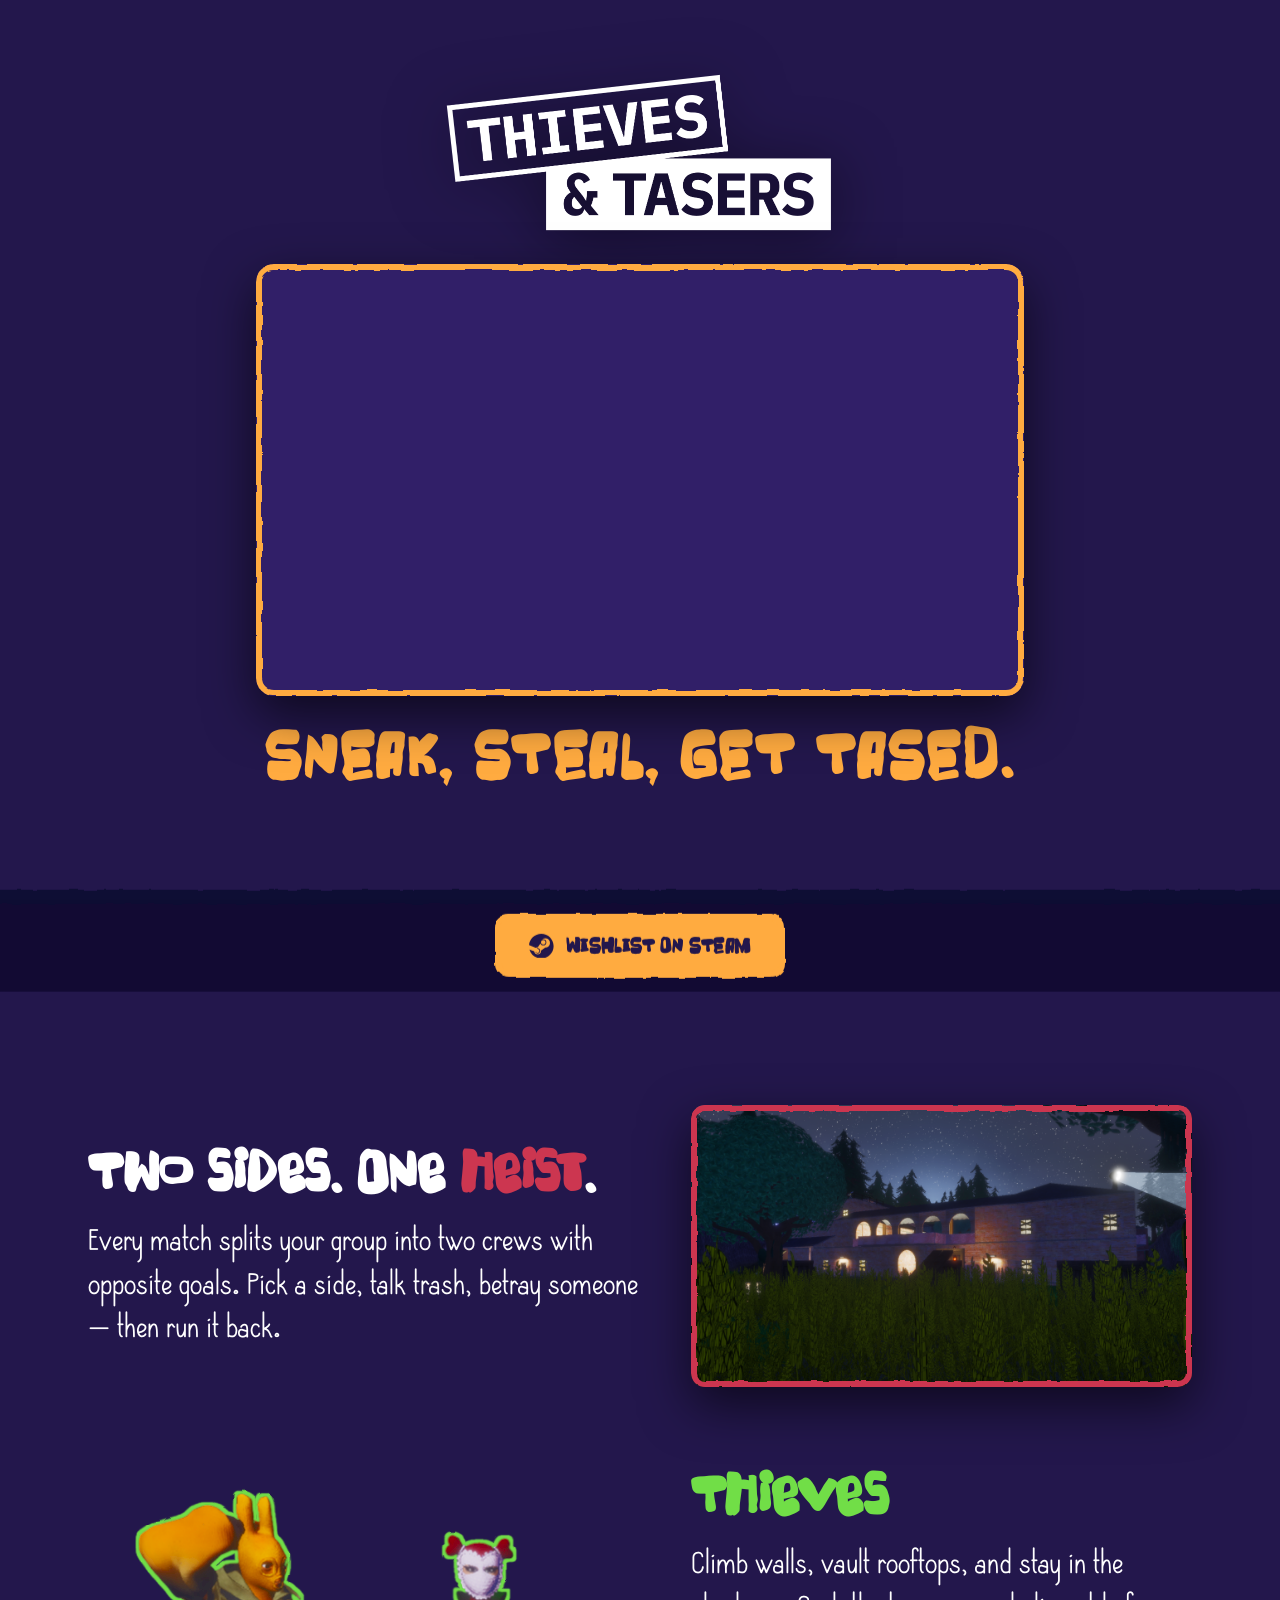
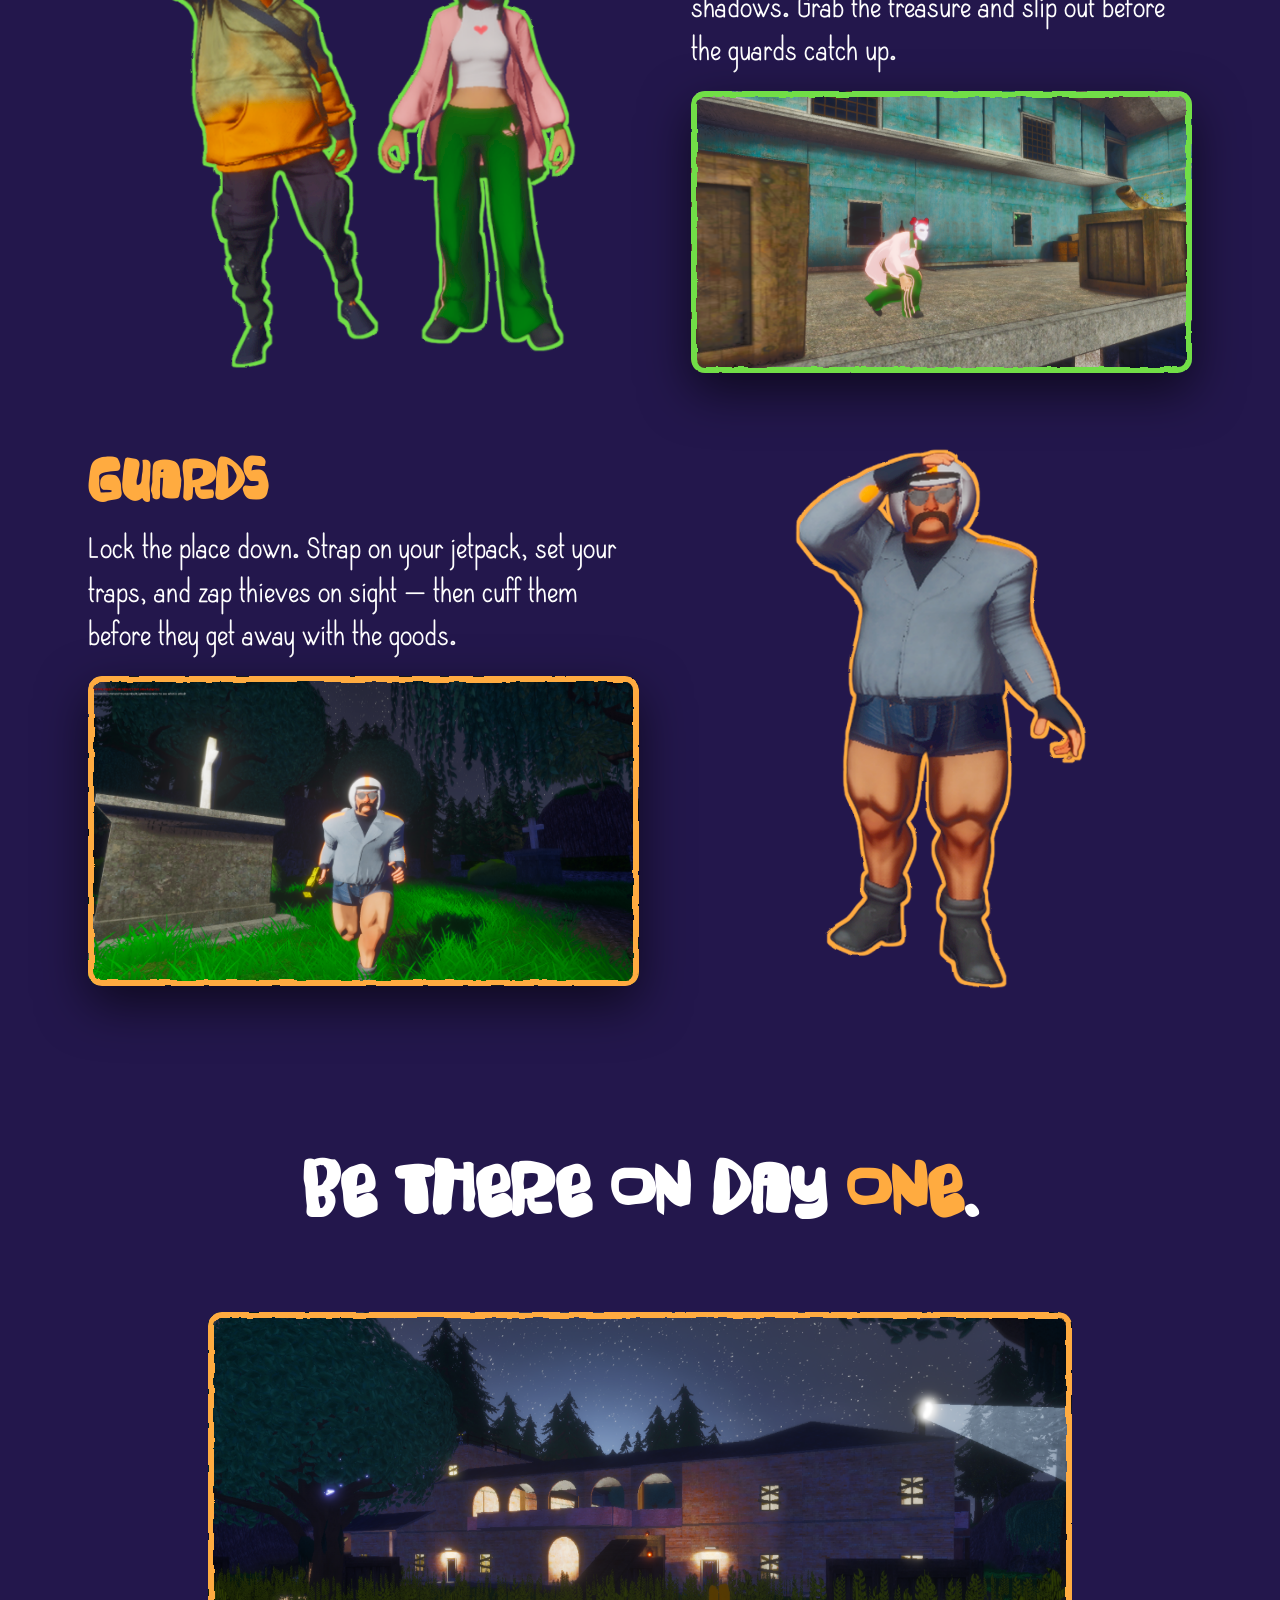
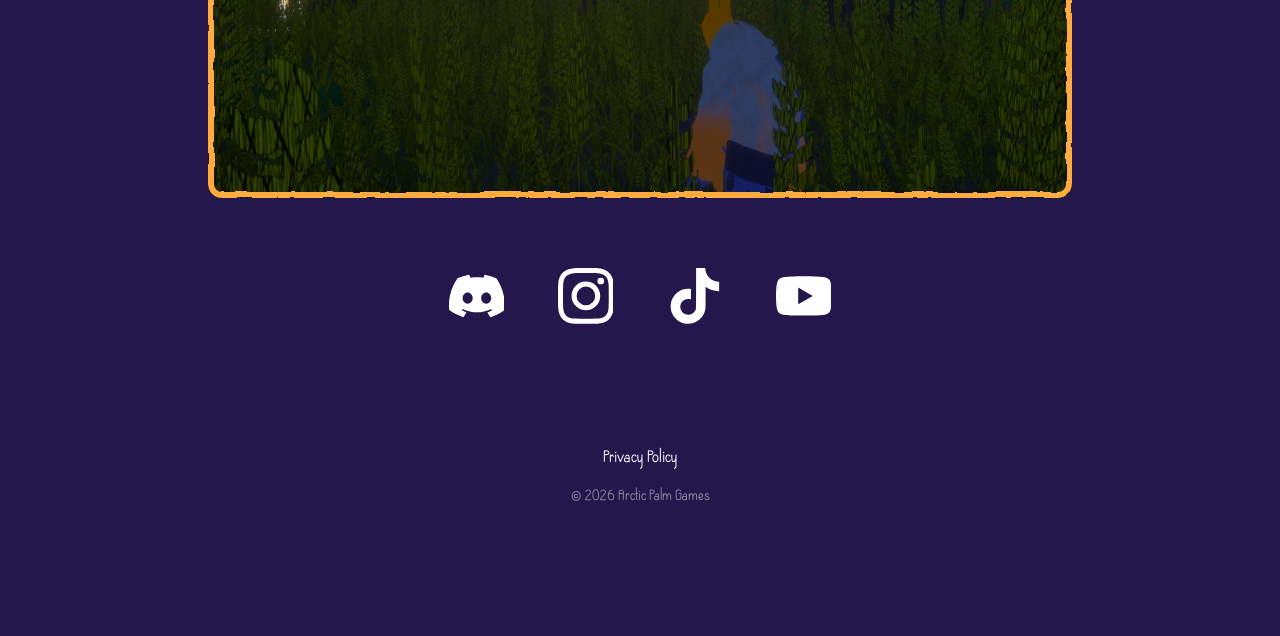
==== commit 173fc8d6: "Add character art, hand-drawn borders, and visual refinements - Add thieves/guard character PNGs wit" ====
--- a/index.html
+++ b/index.html
@@ -80,29 +80,31 @@
     <!-- ===================== ALTERNATING ROWS ===================== -->
     <section class="rows">
       <!-- Two sides: image left, text right -->
-      <article class="row row--reverse">
-        <button class="row__media" data-shot><img src="assets/screenshots/guard_rocketboost.png" alt="Players facing off in a heist" loading="lazy" /></button>
+      <article class="row row--reverse row--heist">
+        <button class="row__media" data-shot><img src="assets/screenshots/mainhouse_overview.png" alt="Players facing off in a heist" loading="lazy" /></button>
         <div class="row__text">
-          <h2>Two sides. One <span class="hl">heist</span>.</h2>
+          <h2>Two sides. One <span class="hl hl--red">heist</span>.</h2>
           <p>Every match splits your group into two crews with opposite goals. Pick a side, talk trash, betray someone — then run it back.</p>
         </div>
       </article>
 
       <!-- Thieves: text left, image right -->
       <article class="row row--thieves">
-        <button class="row__media" data-shot><img src="assets/screenshots/thief_sneaking.png" alt="A thief sneaking through a warehouse" loading="lazy" /></button>
+        <div class="row__media row__media--character"><img src="assets/screenshots/thieves.png" alt="Thief characters" loading="lazy" /></div>
         <div class="row__text">
           <h2>Thieves</h2>
           <p>Climb walls, vault rooftops, and stay in the shadows. Grab the treasure and slip out before the guards catch up.</p>
+          <button class="row__media" data-shot><img src="assets/screenshots/thief_sneaking.png" alt="A thief sneaking through a warehouse" loading="lazy" /></button>
         </div>
       </article>
 
-      <!-- Guards: image left, text right -->
+      <!-- Guards: text left, character right -->
       <article class="row row--reverse row--guards">
-        <button class="row__media" data-shot><img src="assets/screenshots/guard_running.png" alt="A guard patrolling at night" loading="lazy" /></button>
+        <div class="row__media row__media--character"><img src="assets/screenshots/guard.png" alt="Guard character" loading="lazy" /></div>
         <div class="row__text">
           <h2>Guards</h2>
           <p>Lock the place down. Strap on your jetpack, set your traps, and zap thieves on sight — then cuff them before they get away with the goods.</p>
+          <button class="row__media" data-shot><img src="assets/screenshots/guard_running.png" alt="A guard patrolling at night" loading="lazy" /></button>
         </div>
       </article>
     </section>
@@ -154,6 +156,39 @@
     <button class="lightbox__nav lightbox__nav--next" data-lightbox-next aria-label="Next">›</button>
   </div>
 
+  <!-- SVG filters -->
+  <svg xmlns="http://www.w3.org/2000/svg" width="0" height="0" aria-hidden="true" style="position:absolute">
+    <!-- Hand-drawn border: wobbles the stroke of image frames -->
+    <filter id="hand-drawn" x="-8%" y="-8%" width="116%" height="116%">
+      <feTurbulence type="fractalNoise" baseFrequency="0.055" numOctaves="3" seed="5" result="noise"/>
+      <feDisplacementMap in="SourceGraphic" in2="noise" scale="4" xChannelSelector="R" yChannelSelector="G"/>
+    </filter>
+    <!-- Character outline: green (thieves) -->
+    <filter id="char-outline-green" x="-15%" y="-15%" width="130%" height="130%">
+      <feTurbulence type="fractalNoise" baseFrequency="0.04" numOctaves="3" seed="8" result="noise"/>
+      <feMorphology in="SourceAlpha" operator="dilate" radius="3" result="dilated"/>
+      <feDisplacementMap in="dilated" in2="noise" scale="2.5" xChannelSelector="R" yChannelSelector="G" result="wobbly"/>
+      <feFlood flood-color="#71de47" result="color"/>
+      <feComposite in="color" in2="wobbly" operator="in" result="outline"/>
+      <feMerge>
+        <feMergeNode in="outline"/>
+        <feMergeNode in="SourceGraphic"/>
+      </feMerge>
+    </filter>
+    <!-- Character outline: orange (guards) -->
+    <filter id="char-outline-orange" x="-15%" y="-15%" width="130%" height="130%">
+      <feTurbulence type="fractalNoise" baseFrequency="0.04" numOctaves="3" seed="8" result="noise"/>
+      <feMorphology in="SourceAlpha" operator="dilate" radius="3" result="dilated"/>
+      <feDisplacementMap in="dilated" in2="noise" scale="2.5" xChannelSelector="R" yChannelSelector="G" result="wobbly"/>
+      <feFlood flood-color="#ffab40" result="color"/>
+      <feComposite in="color" in2="wobbly" operator="in" result="outline"/>
+      <feMerge>
+        <feMergeNode in="outline"/>
+        <feMergeNode in="SourceGraphic"/>
+      </feMerge>
+    </filter>
+  </svg>
+
   <script src="js/main.js"></script>
 </body>
 </html>
--- a/css/styles.css
+++ b/css/styles.css
@@ -98,31 +98,42 @@
   background: var(--orange);
   color: #ffffff; border-color: transparent;
 }
-.btn--wishlist:hover { box-shadow: var(--glow-thief); filter: brightness(1.06); }
+.btn--wishlist:hover { filter: brightness(1.06); }
 
 .btn--discord { background: #5865F2; color: #fff; border-color: transparent; }
-.btn--discord:hover { box-shadow: 0 0 24px rgba(88,101,242,0.45); filter: brightness(1.05); }
+.btn--discord:hover { filter: brightness(1.05); }
 
 /* ----------------------------- Sticky wishlist bar --------------------- */
 .wishbar {
   position: fixed; left: 0; right: 0; bottom: 0; z-index: 80;
   display: flex; align-items: center; justify-content: center;
   padding: 1.05rem var(--gutter);
-  background: rgba(8, 8, 9, 0.86); backdrop-filter: blur(10px);
-  border-top: 1px solid rgba(113,222,71,0.25);
+  background: rgba(18, 10, 50, 0.95); backdrop-filter: blur(10px);
+  border-top: none;
   transform: translateY(100%); transition: transform 0.35s ease;
 }
 .wishbar.is-visible { transform: translateY(0); }
+.wishbar::before {
+  content: ""; position: absolute; top: -10px; left: -5%; right: -5%;
+  height: 14px; background: rgba(18, 10, 50, 0.95);
+  filter: url(#hand-drawn); pointer-events: none; z-index: 1;
+}
 .wishbar[hidden] { display: none; }
 .wishbar__btn {
   display: inline-flex; align-items: center; gap: 0.55em;
   font-family: var(--font-display); font-weight: 700; text-transform: uppercase;
   letter-spacing: 0.6px; font-size: 1.4rem;
-  padding: 0.7em 2em; border-radius: 12px;
+  padding: 0.5em 1.4em; border-radius: 10px;
   background: var(--orange); color: var(--purple);
-  transition: transform 0.15s ease, box-shadow 0.2s ease, filter 0.2s ease;
-}
-.wishbar__btn:hover { transform: translateY(-2px); box-shadow: var(--glow-thief); filter: brightness(1.06); }
+  position: relative; overflow: visible;
+  transition: transform 0.15s ease, filter 0.2s ease;
+}
+.wishbar__btn::after {
+  content: ""; position: absolute; inset: -3px; border-radius: 14px;
+  border: 6px solid var(--orange); pointer-events: none;
+  filter: url(#hand-drawn); z-index: 1;
+}
+.wishbar__btn:hover { transform: translateY(-2px); filter: brightness(1.06); }
 .wishbar__steam { width: 1.1em; height: 1.1em; }
 
 /* ----------------------------- Hero ------------------------------------ */
@@ -141,21 +152,28 @@
 .hero__tagline {
   font-family: var(--font-display); font-weight: 700; text-transform: uppercase;
   letter-spacing: clamp(1px, 0.6vw, 3px); font-size: clamp(1.5rem, 6.5vw, 4.2rem); line-height: 1.05;
-  color: var(--orange); text-shadow: 0 0 24px rgba(255,171,64,0.4);
+  color: var(--orange);
   margin-top: -0.3rem; white-space: nowrap;
 }
 
 /* Amber keyword accent in section headers */
-.hl { color: var(--orange); text-shadow: 0 0 20px rgba(255,171,64,0.3); }
+.hl { color: var(--orange); }
+.hl--red { color: var(--red); }
+.row--heist .row__media::after { border-color: var(--red); }
 
 .hero__media {
   position: relative;
-  width: 100%; max-width: 960px;
+  width: 100%; max-width: 768px;
   overflow: hidden;
-  border-radius: 18px; box-shadow: var(--shadow); border: 3px solid var(--orange);
+  border-radius: 18px; box-shadow: var(--shadow);
   aspect-ratio: 16 / 9; background: var(--bg-3);
 }
 .hero__media video, .hero__media img { width: 100%; height: 100%; object-fit: cover; display: block; }
+.hero__media::after {
+  content: ""; position: absolute; inset: 0; border-radius: 18px;
+  border: 6px solid var(--orange); pointer-events: none;
+  filter: url(#hand-drawn); z-index: 1;
+}
 
 
 .steam-widget { width: 100%; max-width: 646px; margin: 0 auto; }
@@ -174,16 +192,37 @@
 .row--reverse .row__media { order: 2; }
 
 .row__media {
-  padding: 0; border: 3px solid var(--orange); overflow: hidden; border-radius: 14px;
+  padding: 0; border: none; overflow: hidden; border-radius: 14px; position: relative;
   cursor: pointer; background: var(--bg-3); aspect-ratio: 16/9; box-shadow: var(--shadow);
 }
+.row__media::after {
+  content: ""; position: absolute; inset: 0; border-radius: 14px;
+  border: 6px solid var(--orange); pointer-events: none;
+  filter: url(#hand-drawn); z-index: 1;
+}
+.row__media--character::after { display: none; }
 .row__media img { width: 100%; height: 100%; object-fit: cover; transition: transform 0.4s ease; }
 .row__media:hover img { transform: scale(1.04); }
 
-.row__text h2 { font-size: clamp(2.4rem, 5vw, 3.8rem); margin-bottom: 0.7rem; }
+.row__text { display: flex; flex-direction: column; gap: 1rem; }
+.row__text h2 { font-size: clamp(2.4rem, 5vw, 3.8rem); margin-bottom: 0; }
 .row--thieves .row__text h2 { color: var(--green); }
-.row--thieves .row__media { border-color: var(--green); }
+.row--thieves .row__media::after { border-color: var(--green); }
 .row--guards .row__text h2 { color: var(--orange); }
+
+.row--thieves,
+.row--guards { align-items: start; }
+
+.row__media--character {
+  border: none; background: transparent; box-shadow: none;
+  aspect-ratio: auto; overflow: visible;
+  display: flex; align-items: flex-end;
+}
+.row__media--character img {
+  width: 100%; height: 100%; object-fit: contain; object-position: bottom center;
+}
+.row--thieves .row__media--character img { filter: url(#char-outline-green); }
+.row--guards  .row__media--character img { filter: url(#char-outline-orange); }
 .row__text p { color: var(--ink-soft); font-size: clamp(1.3rem, 2.2vw, 1.7rem); max-width: 46ch; }
 
 @media (max-width: 760px) {
@@ -195,14 +234,19 @@
 
 /* ----------------------------- Screenshot strip ------------------------ */
 .strip {
-  max-width: var(--maxw); margin: 0 auto;
+  max-width: 960px; margin: 0 auto;
   padding: clamp(1rem, 3vw, 2rem) var(--gutter) clamp(2rem, 5vw, 4rem);
   display: grid; grid-template-columns: 1fr; gap: 1rem;
 }
 .shot {
   position: relative;
-  padding: 0; border: 3px solid var(--orange); overflow: hidden; border-radius: 14px;
+  padding: 0; border: none; overflow: hidden; border-radius: 14px;
   cursor: pointer; background: var(--bg-3); aspect-ratio: 16/9; width: 100%;
+}
+.shot::after {
+  content: ""; position: absolute; inset: 0; border-radius: 14px;
+  border: 6px solid var(--orange); pointer-events: none;
+  filter: url(#hand-drawn); z-index: 1;
 }
 .shot img { width: 100%; height: 100%; object-fit: cover; transition: transform 0.4s ease; }
 .shot video { width: 100%; height: 100%; object-fit: cover; display: block; }
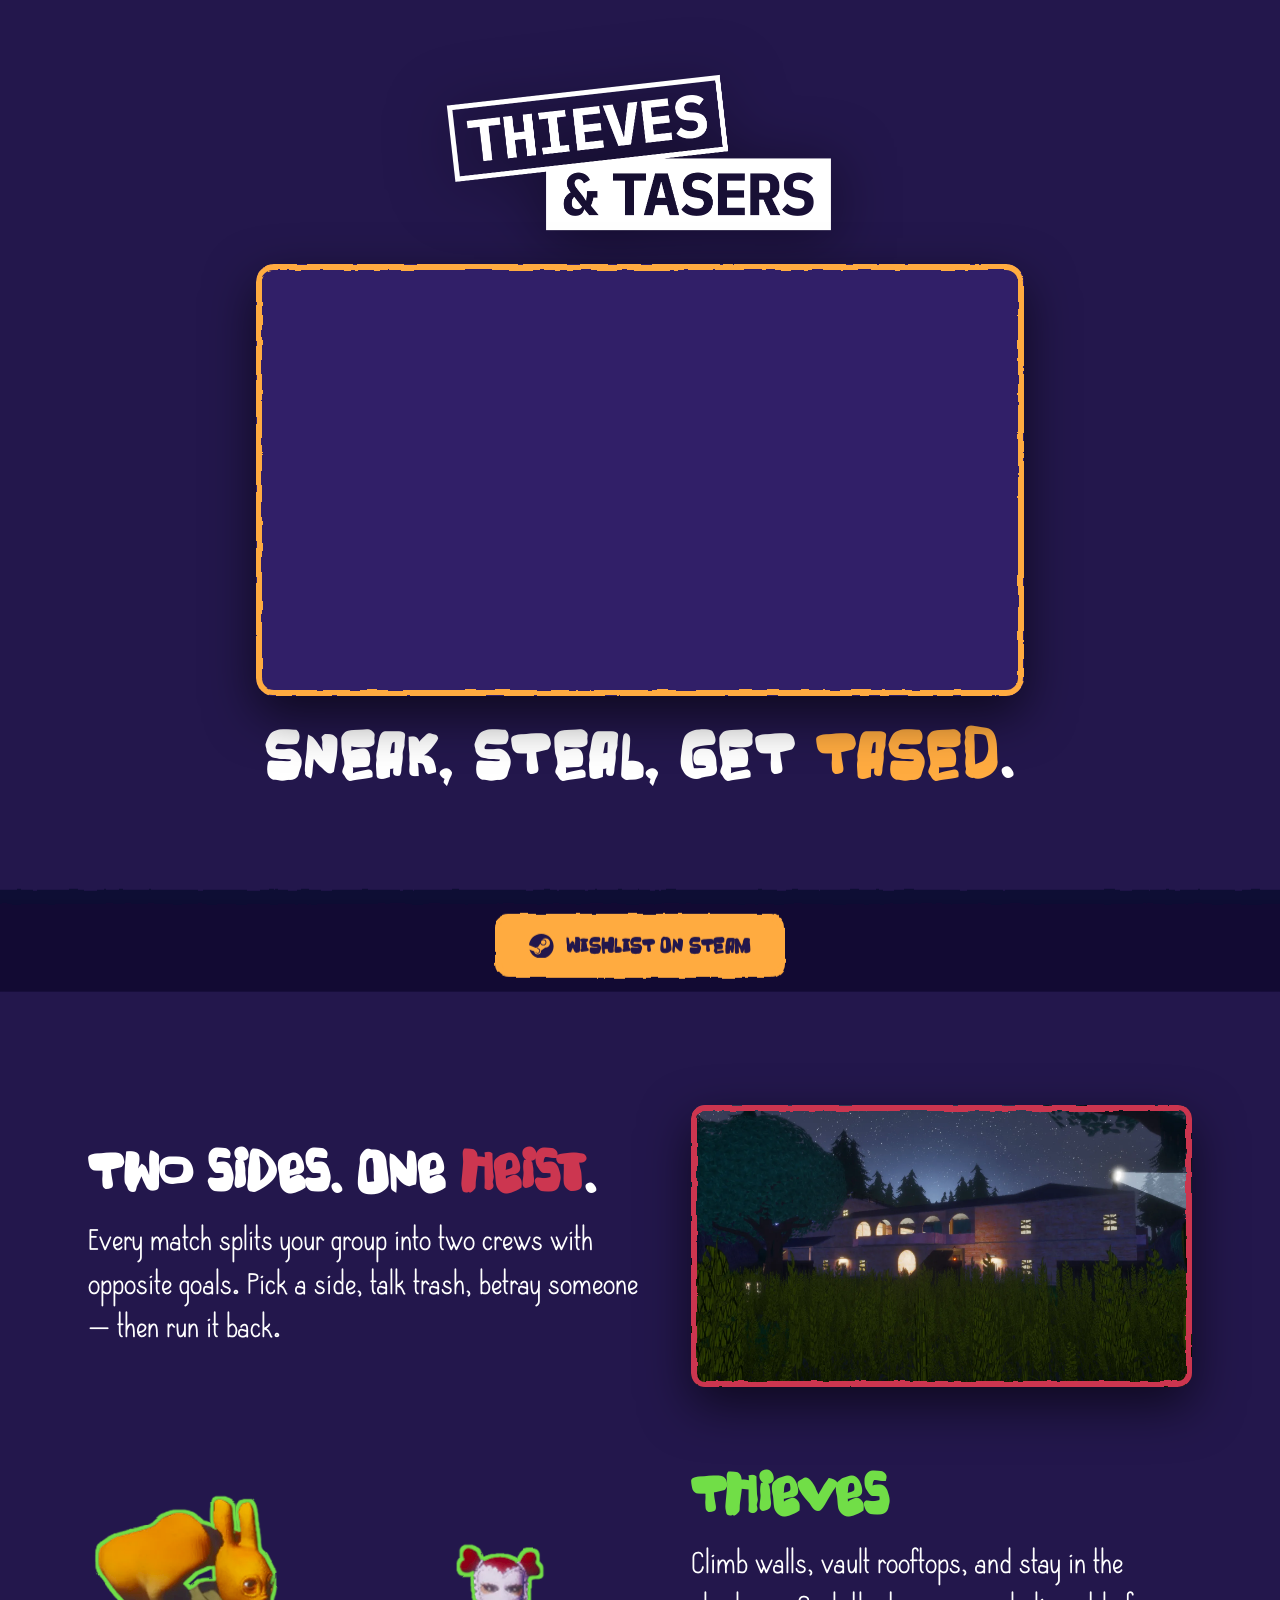
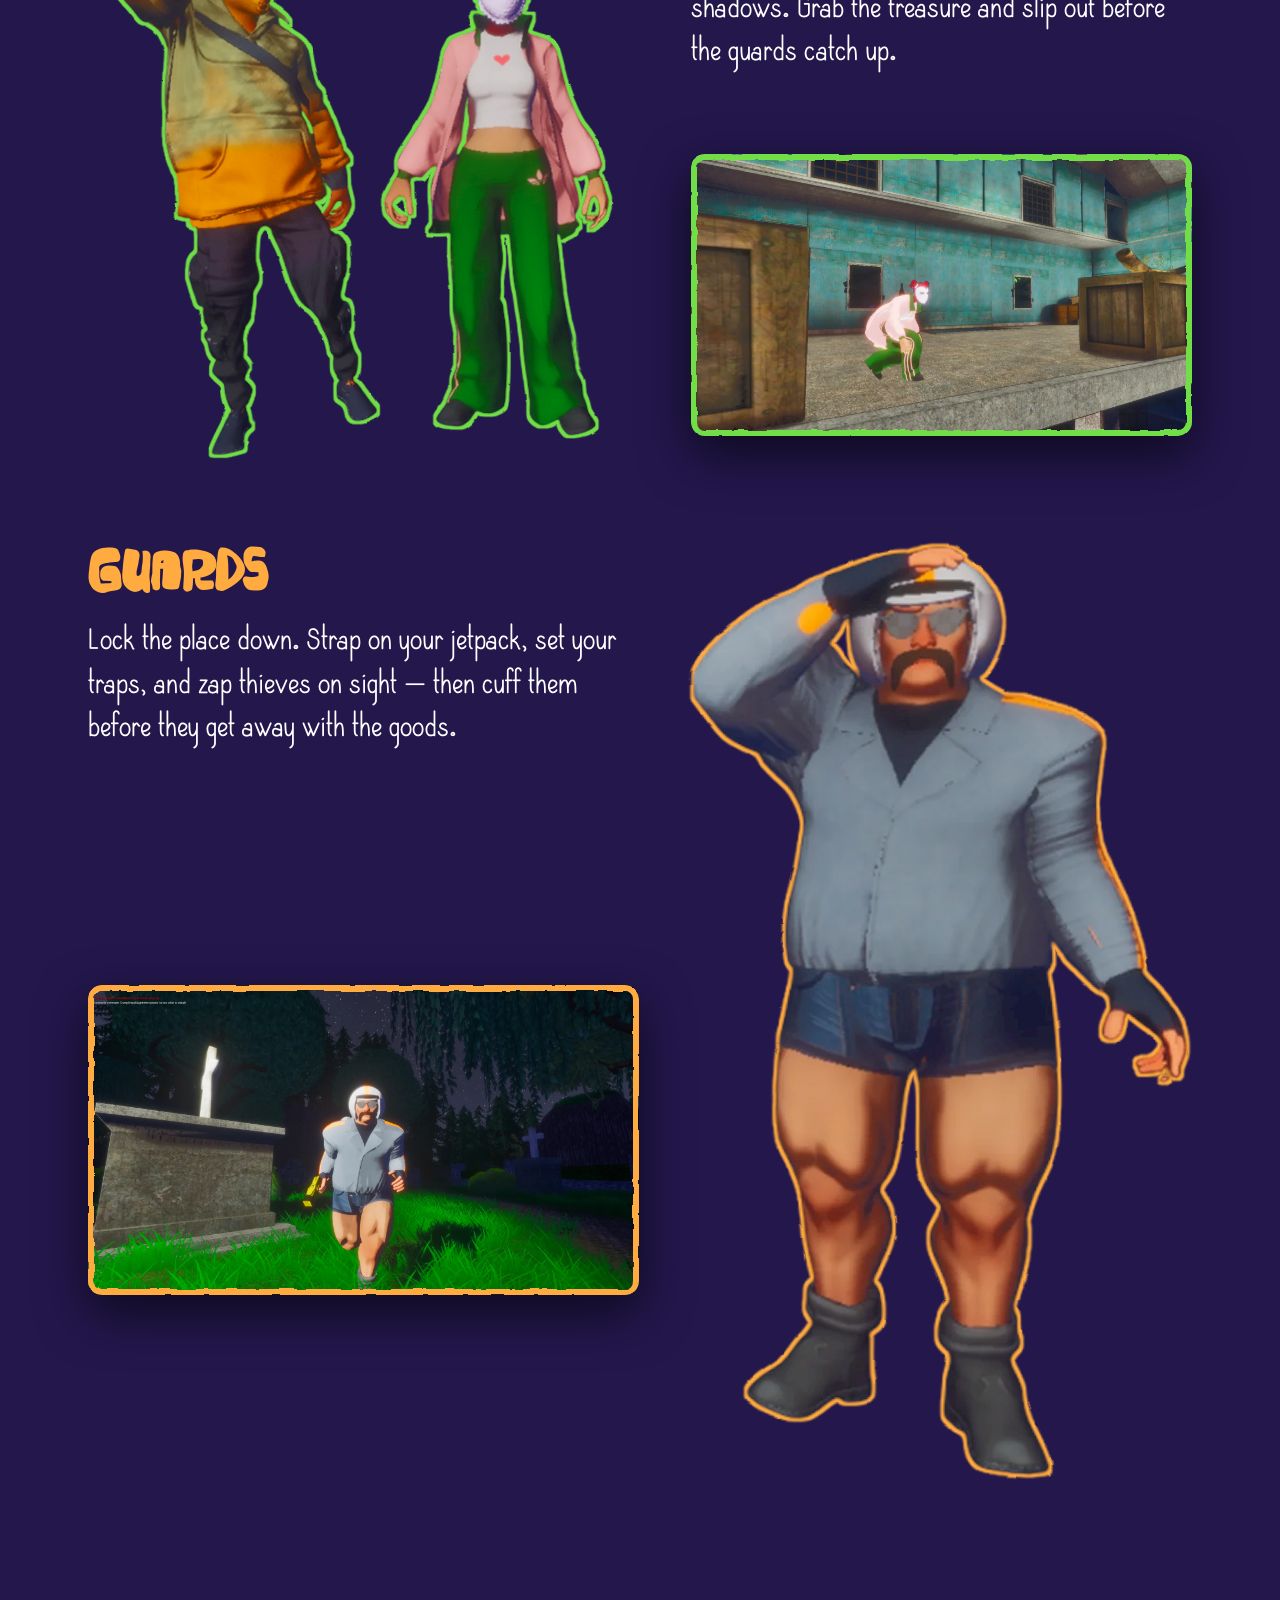
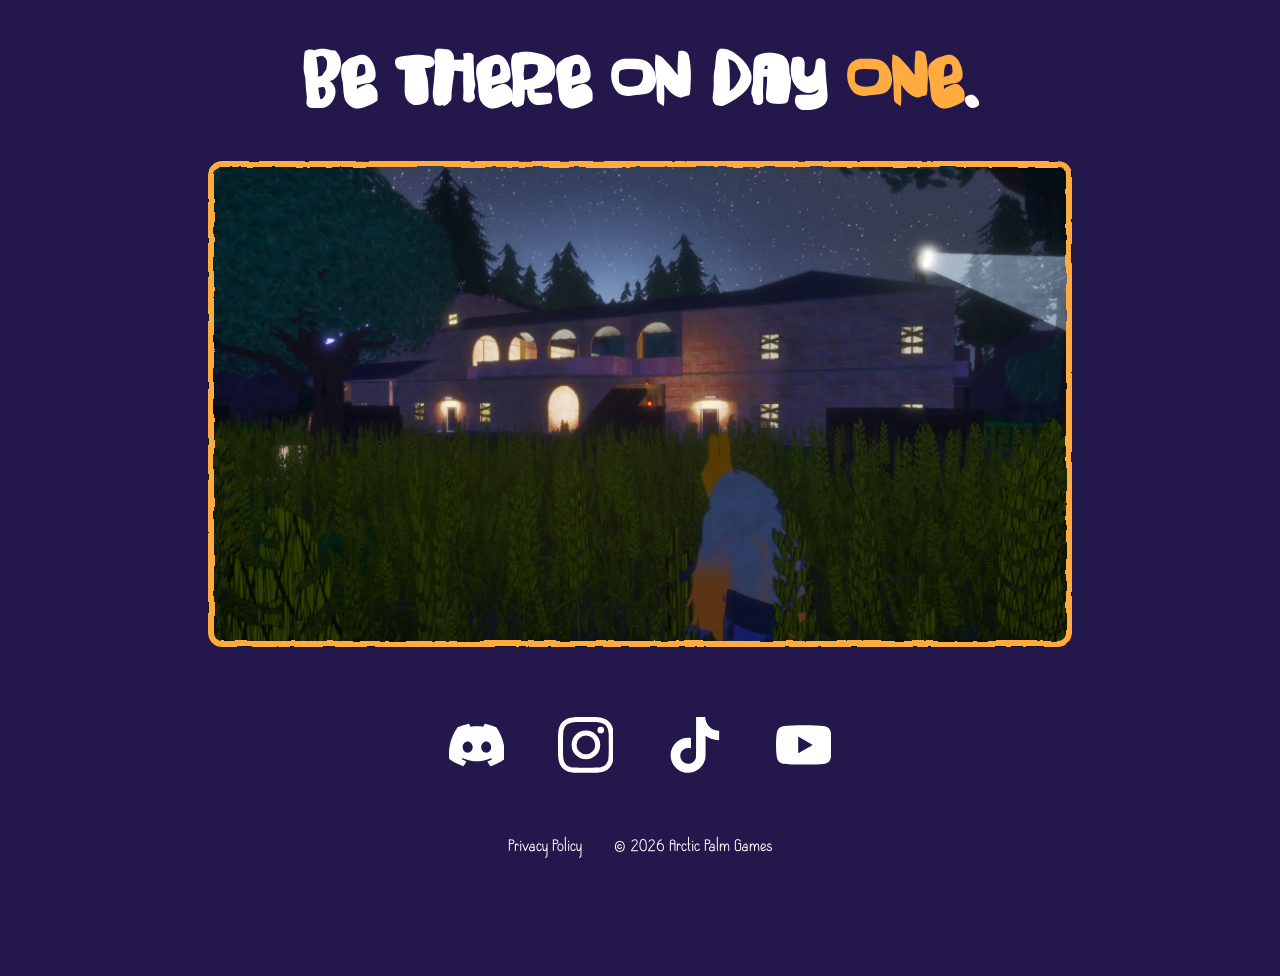
==== commit a493d94a: "Clean up post-rebrand assets and polish landing page - Remove dead pre-rebrand images (shot-1..8, gu" ====
--- a/index.html
+++ b/index.html
@@ -68,7 +68,7 @@
         </video>
       </figure>
 
-      <p class="hero__tagline">Sneak, steal, get tased.</p>
+      <p class="hero__tagline">Sneak, steal, get <span class="hl">tased</span>.</p>
       <div class="steam-widget">
         <iframe src="https://store.steampowered.com/widget/4536600/"
                 frameborder="0" width="646" height="190"
@@ -81,7 +81,7 @@
     <section class="rows">
       <!-- Two sides: image left, text right -->
       <article class="row row--reverse row--heist">
-        <button class="row__media" data-shot><img src="assets/screenshots/mainhouse_overview.png" alt="Players facing off in a heist" loading="lazy" /></button>
+        <button class="row__media" data-shot><img src="assets/screenshots/mainhouse_overview.webp" alt="Players facing off in a heist" loading="lazy" /></button>
         <div class="row__text">
           <h2>Two sides. One <span class="hl hl--red">heist</span>.</h2>
           <p>Every match splits your group into two crews with opposite goals. Pick a side, talk trash, betray someone — then run it back.</p>
@@ -90,22 +90,22 @@
 
       <!-- Thieves: text left, image right -->
       <article class="row row--thieves">
-        <div class="row__media row__media--character"><img src="assets/screenshots/thieves.png" alt="Thief characters" loading="lazy" /></div>
         <div class="row__text">
           <h2>Thieves</h2>
           <p>Climb walls, vault rooftops, and stay in the shadows. Grab the treasure and slip out before the guards catch up.</p>
-          <button class="row__media" data-shot><img src="assets/screenshots/thief_sneaking.png" alt="A thief sneaking through a warehouse" loading="lazy" /></button>
         </div>
+        <div class="row__media row__media--character"><img src="assets/screenshots/thieves.webp" alt="Thief characters" loading="lazy" /></div>
+        <button class="row__media row__media--shot" data-shot><img src="assets/screenshots/thief_sneaking.webp" alt="A thief sneaking through a warehouse" loading="lazy" /></button>
       </article>
 
       <!-- Guards: text left, character right -->
-      <article class="row row--reverse row--guards">
-        <div class="row__media row__media--character"><img src="assets/screenshots/guard.png" alt="Guard character" loading="lazy" /></div>
+      <article class="row row--guards">
         <div class="row__text">
           <h2>Guards</h2>
           <p>Lock the place down. Strap on your jetpack, set your traps, and zap thieves on sight — then cuff them before they get away with the goods.</p>
-          <button class="row__media" data-shot><img src="assets/screenshots/guard_running.png" alt="A guard patrolling at night" loading="lazy" /></button>
         </div>
+        <div class="row__media row__media--character"><img src="assets/screenshots/guard.webp" alt="Guard character" loading="lazy" /></div>
+        <button class="row__media row__media--shot" data-shot><img src="assets/screenshots/guard_running.webp" alt="A guard patrolling at night" loading="lazy" /></button>
       </article>
     </section>
 
@@ -117,7 +117,7 @@
     <!-- ===================== CLOSING VIDEO ===================== -->
     <section class="strip">
       <figure class="shot shot--solo">
-        <video autoplay loop muted playsinline preload="auto" poster="assets/screenshots/thief_sneaking2.png">
+        <video autoplay loop muted playsinline preload="auto" poster="assets/screenshots/thief_sneaking2.webp">
           <source src="assets/video/gameplay.mp4" type="video/mp4" />
         </video>
       </figure>
--- a/css/styles.css
+++ b/css/styles.css
@@ -152,7 +152,7 @@
 .hero__tagline {
   font-family: var(--font-display); font-weight: 700; text-transform: uppercase;
   letter-spacing: clamp(1px, 0.6vw, 3px); font-size: clamp(1.5rem, 6.5vw, 4.2rem); line-height: 1.05;
-  color: var(--orange);
+  color: var(--ink);
   margin-top: -0.3rem; white-space: nowrap;
 }
 
@@ -210,8 +210,25 @@
 .row--thieves .row__media::after { border-color: var(--green); }
 .row--guards .row__text h2 { color: var(--orange); }
 
+/* Character rows: title+text and screenshot share one column; the character
+   spans the full height of the other column. Placement is by grid areas so the
+   same markup reflows cleanly on mobile (see media query below). */
 .row--thieves,
-.row--guards { align-items: start; }
+.row--guards {
+  align-items: start;
+  grid-template-areas:
+    "char text"
+    "char shot";
+}
+.row--guards {
+  grid-template-areas:
+    "text char"
+    "shot char";
+}
+.row--thieves > .row__text,
+.row--guards  > .row__text { grid-area: text; }
+.row__media--character { grid-area: char; }
+.row__media--shot { grid-area: shot; }
 
 .row__media--character {
   border: none; background: transparent; box-shadow: none;
@@ -230,12 +247,20 @@
   .row--reverse .row__media { order: 0; }
   .row__text { text-align: center; }
   .row__text p { margin: 0 auto; }
+
+  /* Character rows stack: title + text, then the character, then the screenshot. */
+  .row--thieves,
+  .row--guards { grid-template-areas: "text" "char" "shot"; }
+  .row__media--character { justify-content: center; }
+  .row__media--character img {
+    width: auto; height: auto; max-width: 100%; max-height: 52vh; margin: 0 auto;
+  }
 }
 
 /* ----------------------------- Screenshot strip ------------------------ */
 .strip {
   max-width: 960px; margin: 0 auto;
-  padding: clamp(1rem, 3vw, 2rem) var(--gutter) clamp(2rem, 5vw, 4rem);
+  padding: clamp(0.5rem, 1.5vw, 1rem) var(--gutter) clamp(1rem, 2.5vw, 1.75rem);
   display: grid; grid-template-columns: 1fr; gap: 1rem;
 }
 .shot {
@@ -260,7 +285,7 @@
   padding: clamp(3.5rem, 8vw, 6rem) var(--gutter) clamp(0.75rem, 2vw, 1.5rem);
   /* No section background — the page-wide amber fade (on body) shows through. */
 }
-.cta__title { font-size: clamp(2.6rem, 7.5vw, 5rem); margin-bottom: 1.6rem; }
+.cta__title { font-size: clamp(2.6rem, 7.5vw, 5rem); margin-bottom: 0; }
 
 /* Community channels — four equal icon buttons */
 .channels {
@@ -281,17 +306,19 @@
 
 /* ----------------------------- Footer ---------------------------------- */
 .footer {
-  text-align: center; padding: 2.5rem var(--gutter);
+  padding: 1rem var(--gutter) 1.75rem;
   background: transparent;
+  display: flex; flex-wrap: wrap; align-items: center; justify-content: center;
+  gap: 0.5rem 2rem;
 }
 .footer__links {
-  display: flex; flex-wrap: wrap; gap: 1.5rem; justify-content: center; margin-bottom: 1rem;
+  display: flex; flex-wrap: wrap; gap: 1.5rem; justify-content: center;
 }
 .footer__links a {
   color: var(--ink-soft); font-size: 0.95rem; transition: color 0.2s ease;
 }
 .footer__links a:hover { color: var(--thief); }
-.footer__by { color: var(--ink-dim); font-size: 0.85rem; }
+.footer__by { color: var(--ink-soft); font-size: 0.95rem; }
 
 /* ----------------------------- Lightbox -------------------------------- */
 .lightbox { position: fixed; inset: 0; z-index: 100; display: grid; place-items: center; }
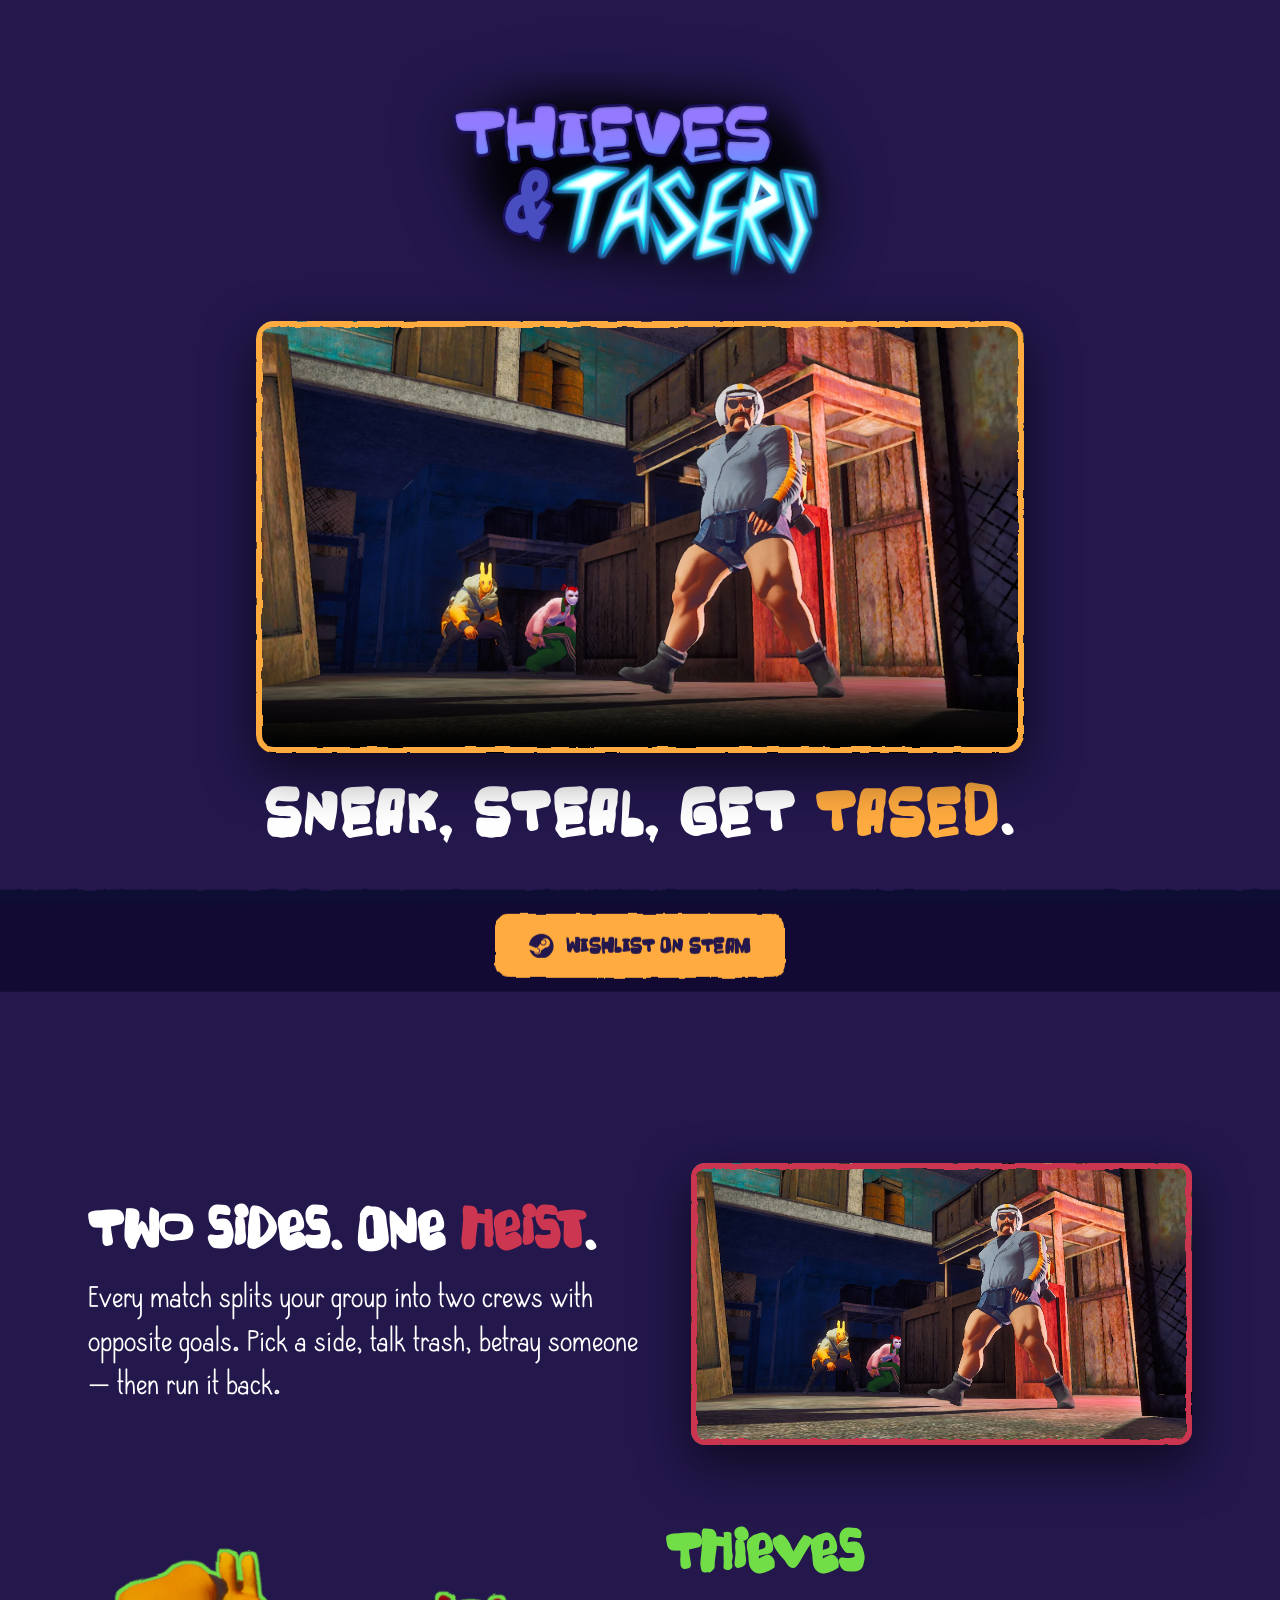
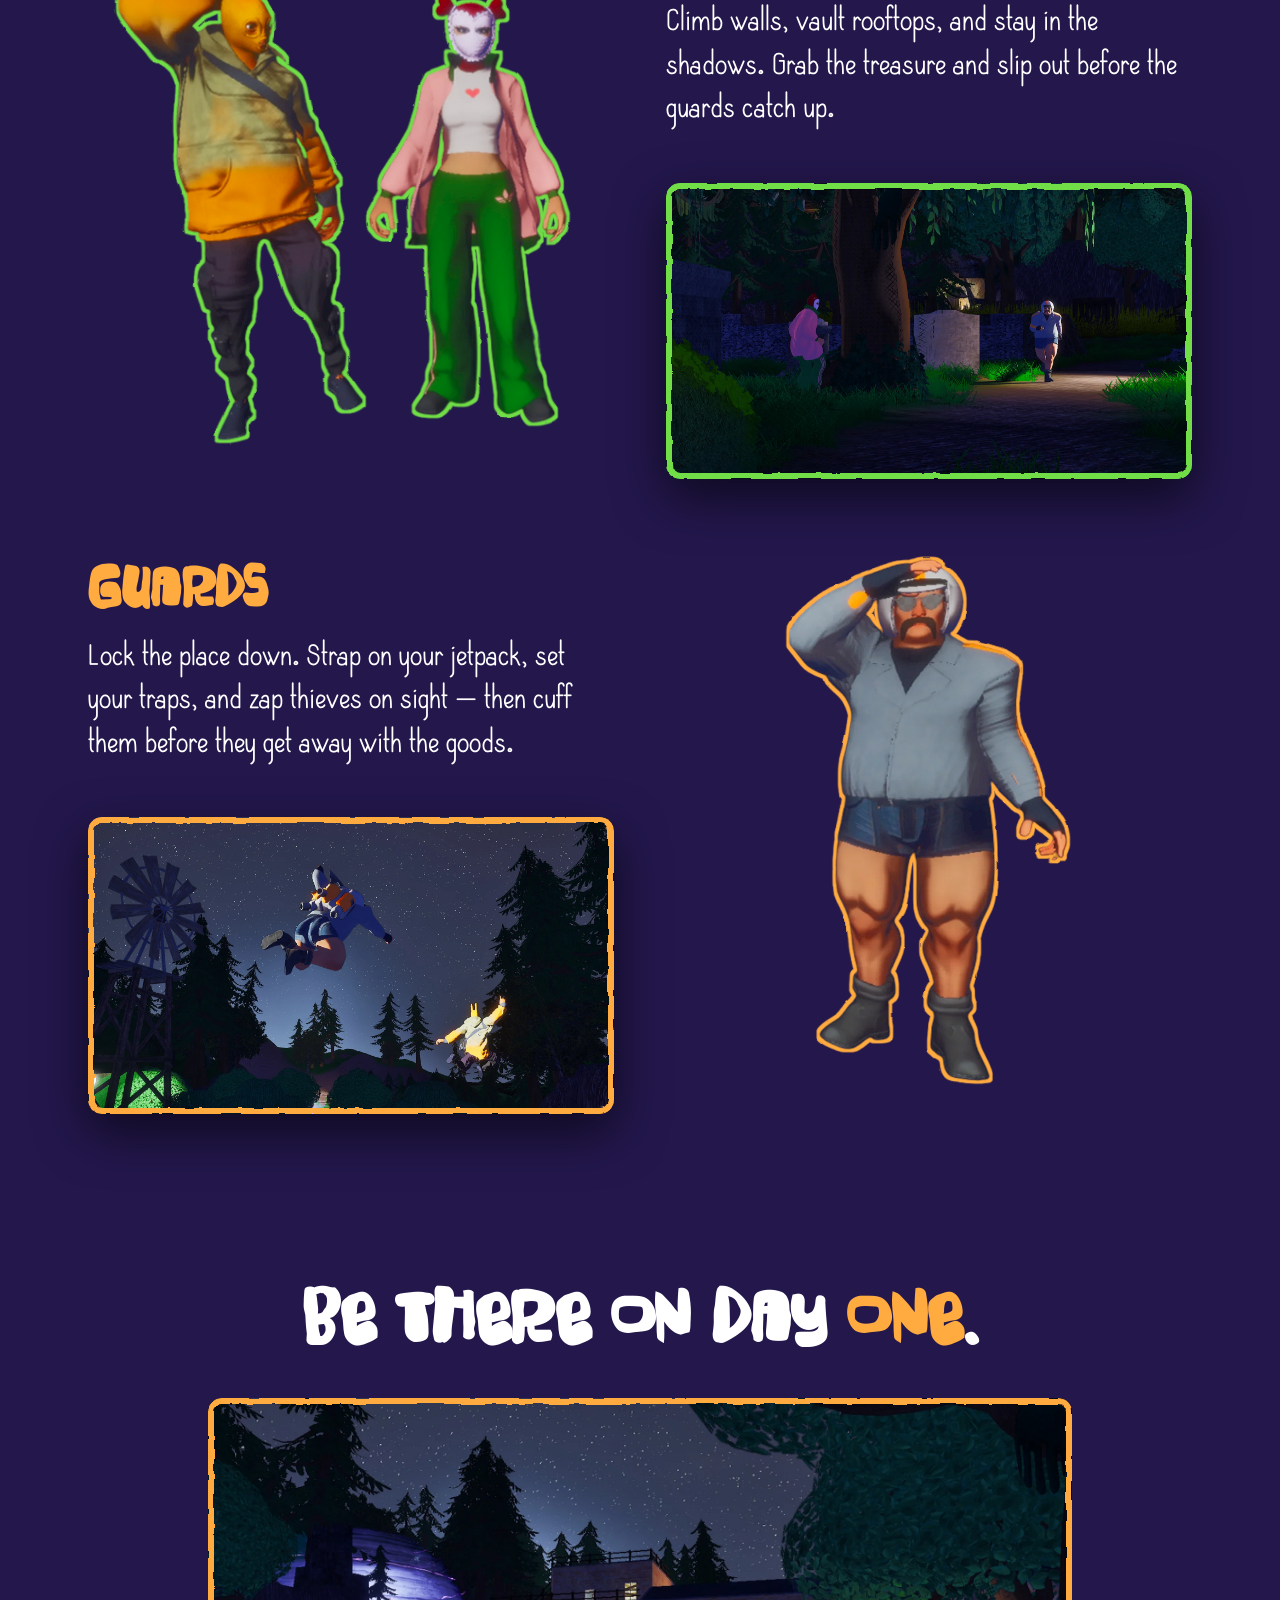
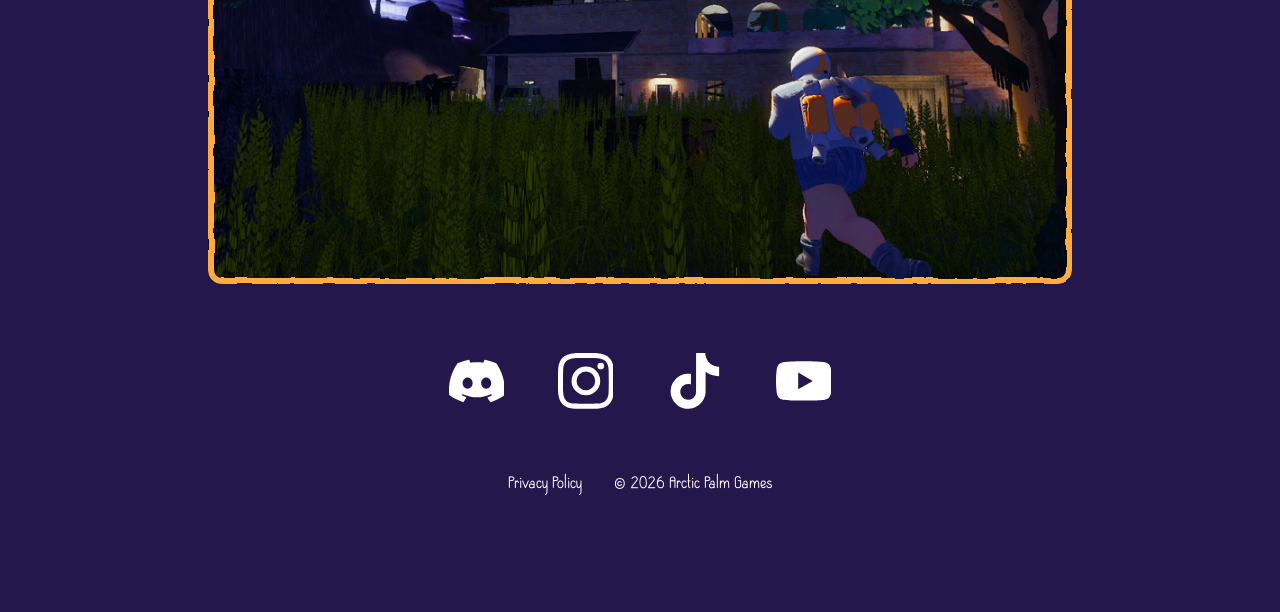
==== commit 5adeec72: "Update website assets and Steam trailer" ====
--- a/index.html
+++ b/index.html
@@ -63,8 +63,10 @@
       <img src="assets/logo.png" alt="Thieves and Tasers" class="hero__logo" />
 
       <figure class="hero__media">
-        <video autoplay loop muted playsinline preload="auto">
-          <source src="assets/video/gameplay.mp4" type="video/mp4" />
+        <video autoplay muted playsinline preload="metadata" controls
+               poster="assets/screenshots/thief_sneaking2.webp"
+               aria-label="Thieves and Tasers Alpha Trailer">
+          <source src="assets/video/trailer.mp4" type="video/mp4" />
         </video>
       </figure>
 
@@ -81,7 +83,7 @@
     <section class="rows">
       <!-- Two sides: image left, text right -->
       <article class="row row--reverse row--heist">
-        <button class="row__media" data-shot><img src="assets/screenshots/mainhouse_overview.webp" alt="Players facing off in a heist" loading="lazy" /></button>
+        <button class="row__media" data-shot><img src="assets/screenshots/thief_sneaking2.webp" alt="A guard confronting two thieves during a heist" loading="lazy" /></button>
         <div class="row__text">
           <h2>Two sides. One <span class="hl hl--red">heist</span>.</h2>
           <p>Every match splits your group into two crews with opposite goals. Pick a side, talk trash, betray someone — then run it back.</p>
@@ -95,7 +97,7 @@
           <p>Climb walls, vault rooftops, and stay in the shadows. Grab the treasure and slip out before the guards catch up.</p>
         </div>
         <div class="row__media row__media--character"><img src="assets/screenshots/thieves.webp" alt="Thief characters" loading="lazy" /></div>
-        <button class="row__media row__media--shot" data-shot><img src="assets/screenshots/thief_sneaking.webp" alt="A thief sneaking through a warehouse" loading="lazy" /></button>
+        <button class="row__media row__media--shot" data-shot><img src="assets/screenshots/thief_sneaking.webp" alt="A thief sneaking past a guard at night" loading="lazy" /></button>
       </article>
 
       <!-- Guards: text left, character right -->
@@ -105,7 +107,7 @@
           <p>Lock the place down. Strap on your jetpack, set your traps, and zap thieves on sight — then cuff them before they get away with the goods.</p>
         </div>
         <div class="row__media row__media--character"><img src="assets/screenshots/guard.webp" alt="Guard character" loading="lazy" /></div>
-        <button class="row__media row__media--shot" data-shot><img src="assets/screenshots/guard_running.webp" alt="A guard patrolling at night" loading="lazy" /></button>
+        <button class="row__media row__media--shot" data-shot><img src="assets/screenshots/guard_running.webp" alt="A guard launching with a jetpack at night" loading="lazy" /></button>
       </article>
     </section>
 
@@ -117,9 +119,9 @@
     <!-- ===================== CLOSING VIDEO ===================== -->
     <section class="strip">
       <figure class="shot shot--solo">
-        <video autoplay loop muted playsinline preload="auto" poster="assets/screenshots/thief_sneaking2.webp">
-          <source src="assets/video/gameplay.mp4" type="video/mp4" />
-        </video>
+        <img src="assets/screenshots/mainhouse_overview.webp"
+             alt="Thieves and guards facing off across the heist grounds"
+             loading="lazy" />
       </figure>
 
       <div class="channels">
--- a/css/styles.css
+++ b/css/styles.css
@@ -216,6 +216,9 @@
 .row--thieves,
 .row--guards {
   align-items: start;
+  /* Equal columns so both characters span the same-height screenshot and end up
+     the same size (a wider screenshot column would make its character taller). */
+  grid-template-columns: 1fr 1fr;
   grid-template-areas:
     "char text"
     "char shot";
@@ -232,8 +235,12 @@
 
 .row__media--character {
   border: none; background: transparent; box-shadow: none;
-  aspect-ratio: auto; overflow: visible;
-  display: flex; align-items: flex-end;
+  overflow: visible;
+  display: flex; align-items: flex-end; justify-content: center;
+  /* Fixed square footprint keyed to the column width, so both characters render
+     at the same height no matter their individual proportions (contain scales
+     each to fit without distortion). */
+  aspect-ratio: 1 / 1;
 }
 .row__media--character img {
   width: 100%; height: 100%; object-fit: contain; object-position: bottom center;
@@ -251,7 +258,7 @@
   /* Character rows stack: title + text, then the character, then the screenshot. */
   .row--thieves,
   .row--guards { grid-template-areas: "text" "char" "shot"; }
-  .row__media--character { justify-content: center; }
+  .row__media--character { aspect-ratio: auto; justify-content: center; }
   .row__media--character img {
     width: auto; height: auto; max-width: 100%; max-height: 52vh; margin: 0 auto;
   }
@@ -274,8 +281,9 @@
   filter: url(#hand-drawn); z-index: 1;
 }
 .shot img { width: 100%; height: 100%; object-fit: cover; transition: transform 0.4s ease; }
-.shot video { width: 100%; height: 100%; object-fit: cover; display: block; }
 .shot:hover img { transform: scale(1.04); }
+.shot--solo { cursor: default; }
+.shot--solo:hover img { transform: none; }
 
 
 /* ----------------------------- CTA ------------------------------------- */
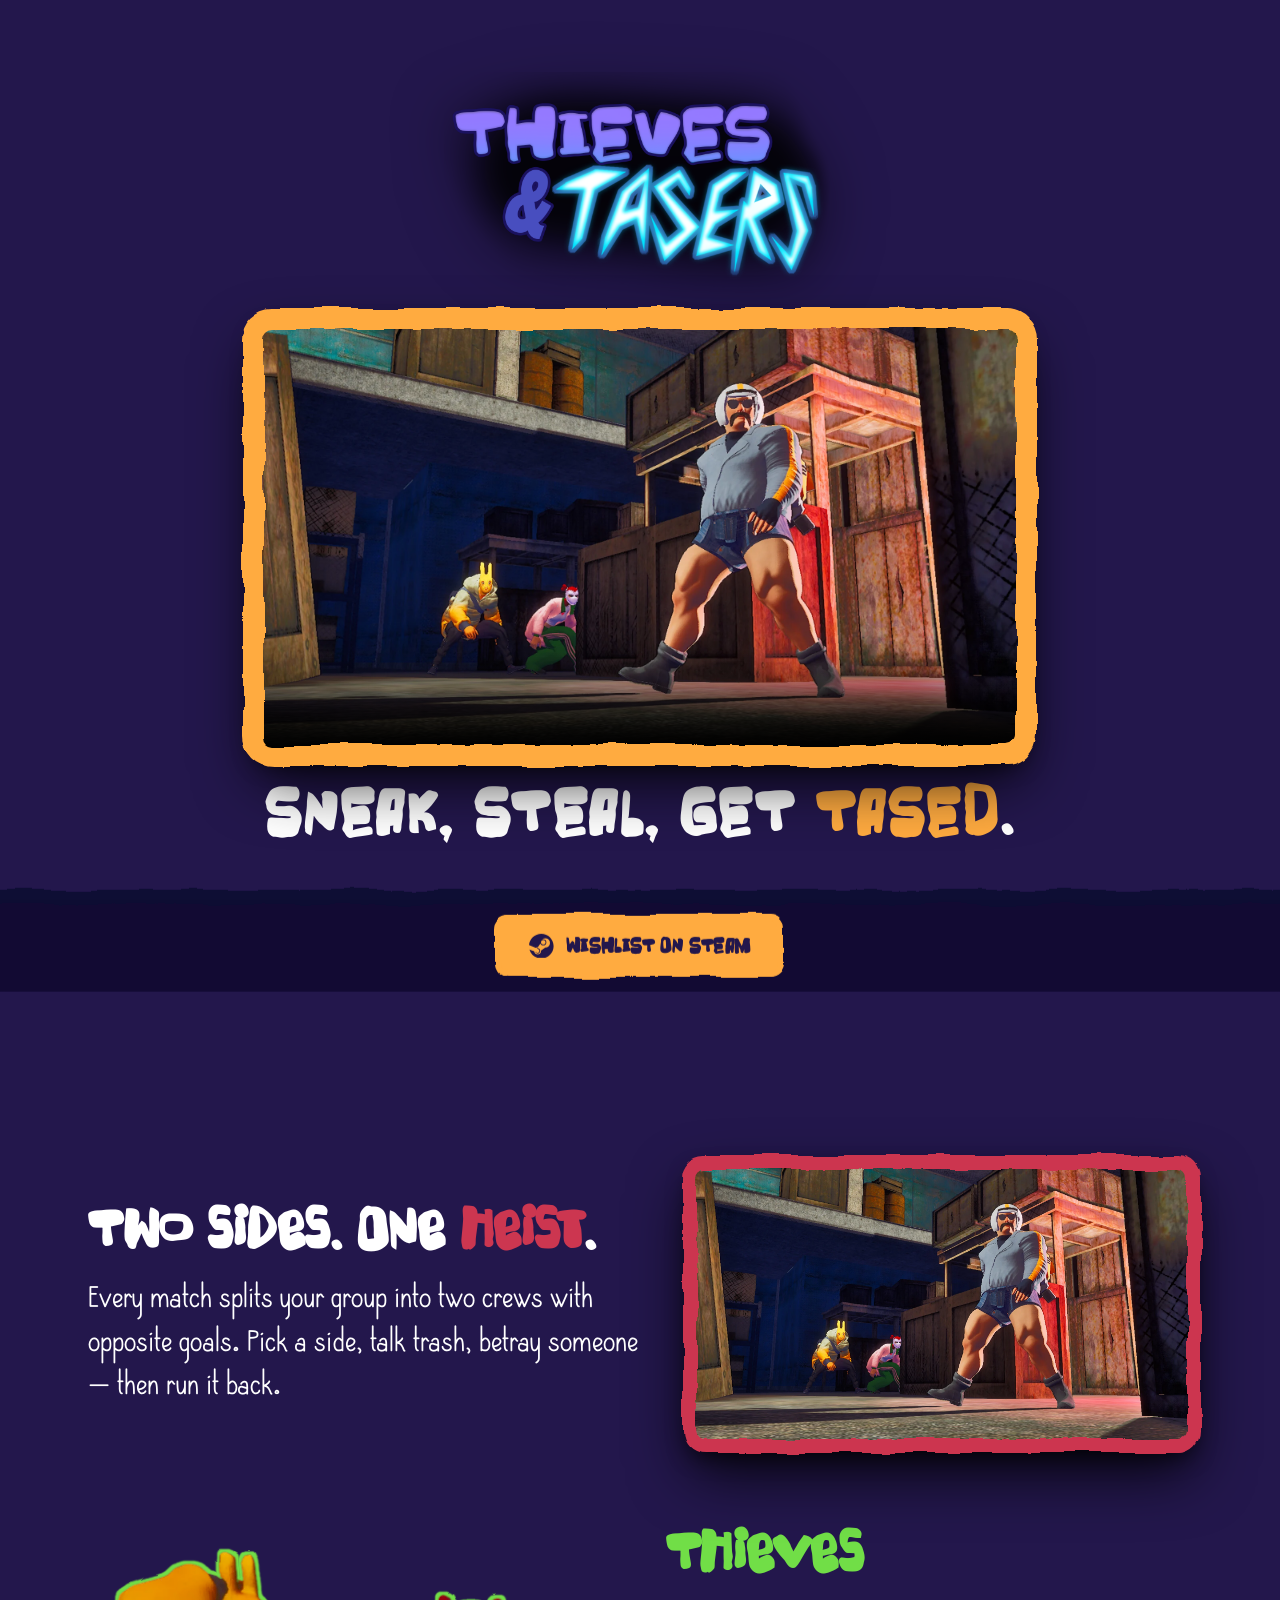
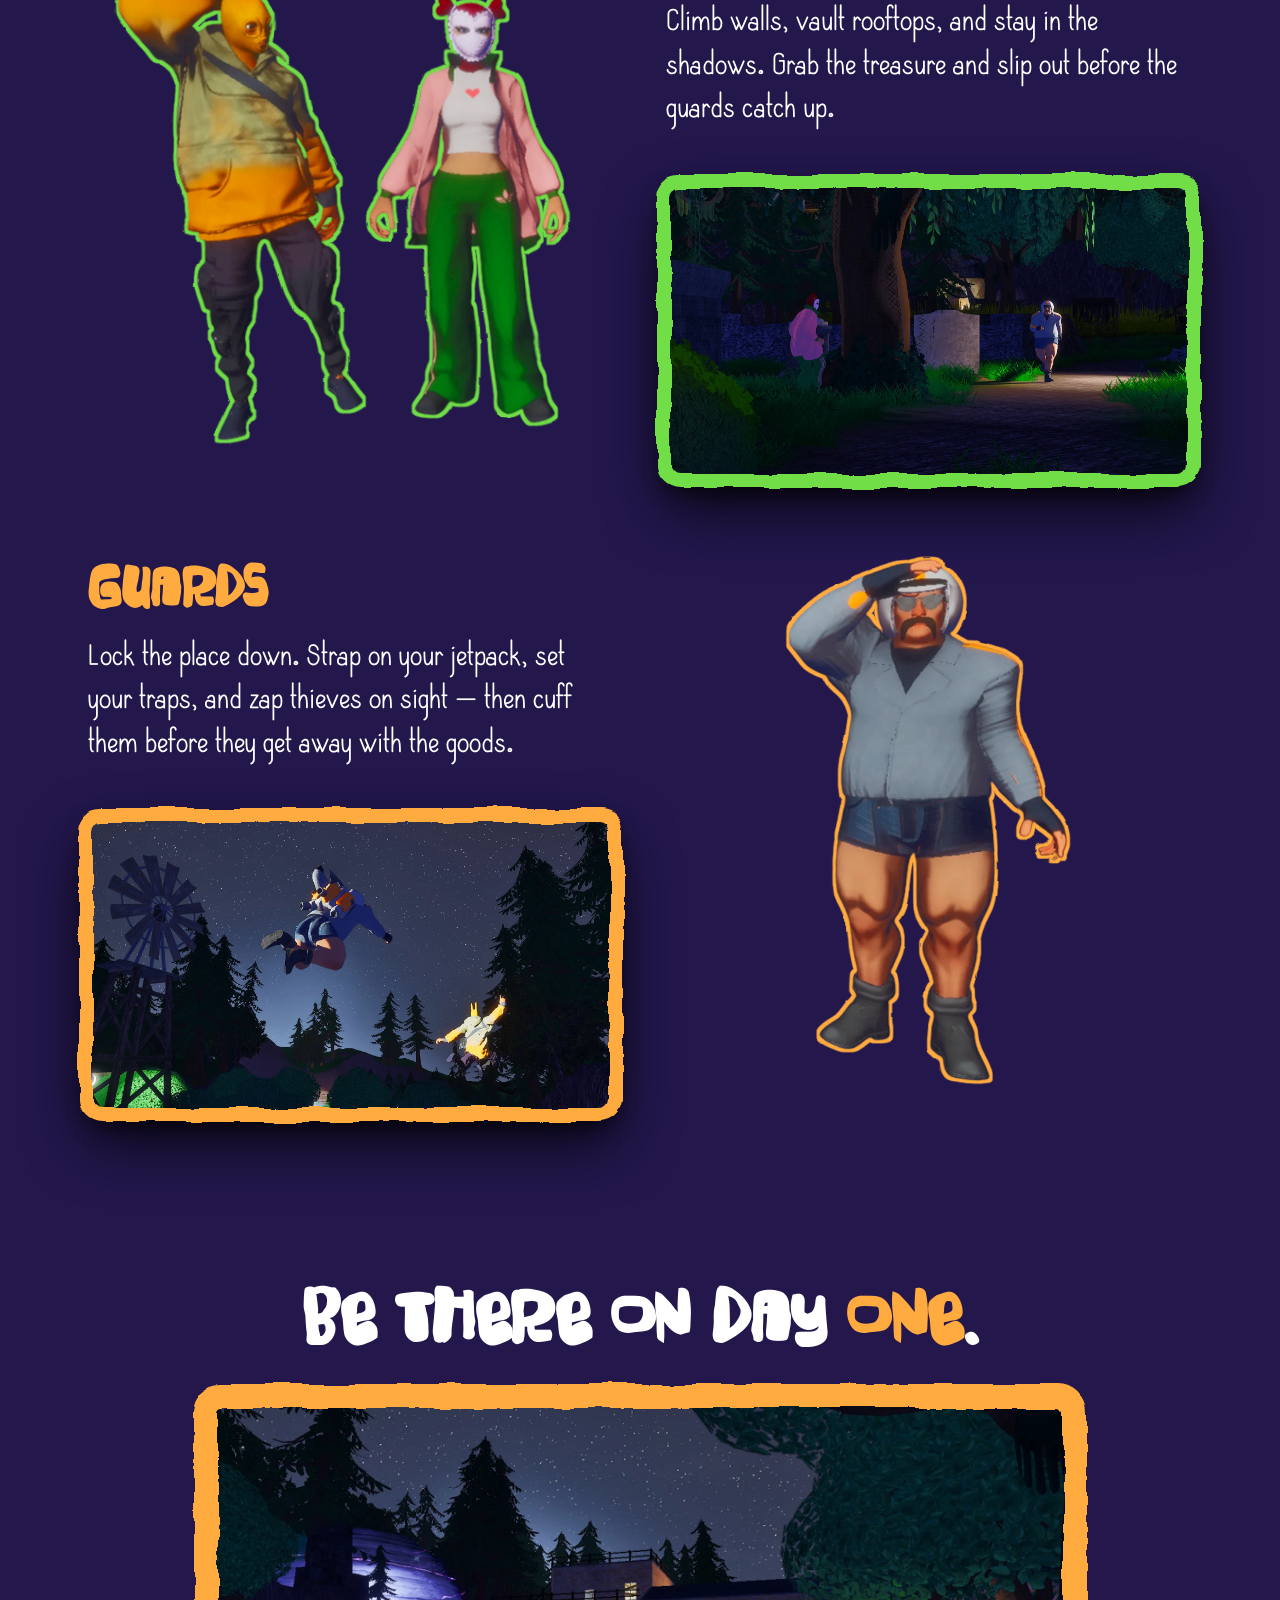
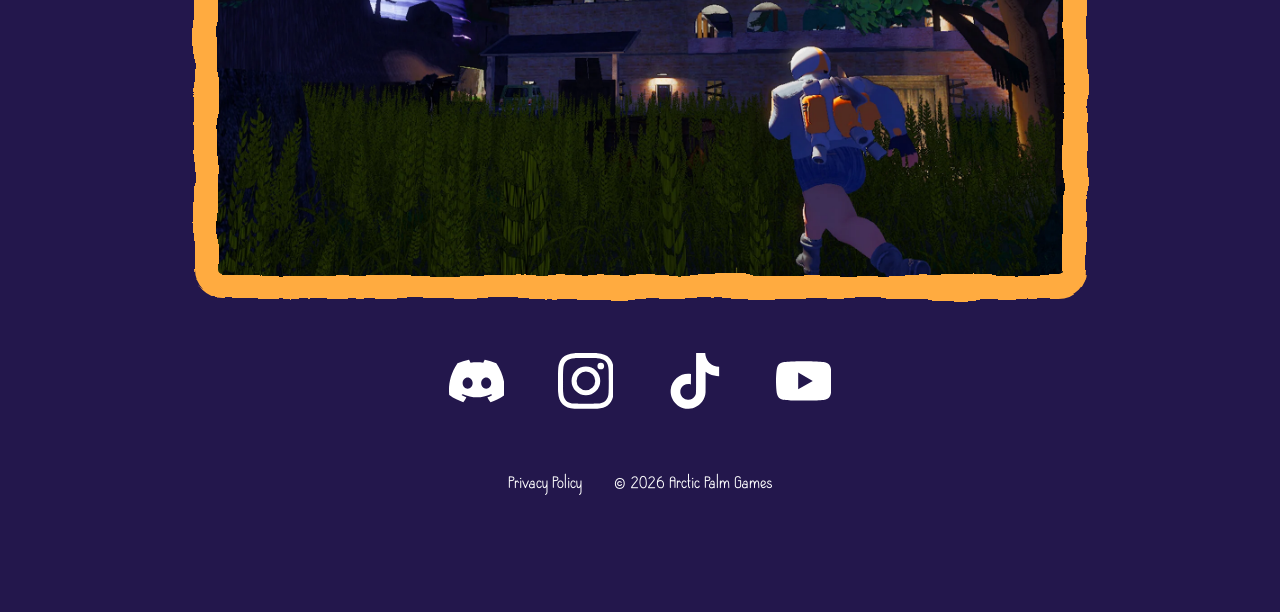
==== commit bcad2fc6: "Rework image frames: outer straddling border, card-lift hover, organic wobble - Border width now sca" ====
--- a/index.html
+++ b/index.html
@@ -161,9 +161,9 @@
   <!-- SVG filters -->
   <svg xmlns="http://www.w3.org/2000/svg" width="0" height="0" aria-hidden="true" style="position:absolute">
     <!-- Hand-drawn border: wobbles the stroke of image frames -->
-    <filter id="hand-drawn" x="-8%" y="-8%" width="116%" height="116%">
-      <feTurbulence type="fractalNoise" baseFrequency="0.055" numOctaves="3" seed="5" result="noise"/>
-      <feDisplacementMap in="SourceGraphic" in2="noise" scale="4" xChannelSelector="R" yChannelSelector="G"/>
+    <filter id="hand-drawn" x="-20%" y="-20%" width="140%" height="140%">
+      <feTurbulence type="fractalNoise" baseFrequency="0.018 0.022" numOctaves="4" seed="5" result="noise"/>
+      <feDisplacementMap in="SourceGraphic" in2="noise" scale="9" xChannelSelector="R" yChannelSelector="G"/>
     </filter>
     <!-- Character outline: green (thieves) -->
     <filter id="char-outline-green" x="-15%" y="-15%" width="130%" height="130%">
--- a/css/styles.css
+++ b/css/styles.css
@@ -44,7 +44,11 @@
   --gutter: clamp(1.1rem, 4vw, 3rem);
   --radius: 14px;
 
-  --shadow: 0 18px 50px rgba(0, 0, 0, 0.6);
+  --shadow: 0 26px 60px rgba(0, 0, 0, 0.85), 0 10px 22px rgba(0, 0, 0, 0.7);
+  /* Media frame thickness in container-width units (cqw), so the border-to-image
+     ratio is the same on every frame regardless of how big that image renders.
+     Each media box sets container-type: inline-size for this to resolve. */
+  --media-border: clamp(10px, 2.8cqw, 30px);
   --glow-thief: 0 0 0 1px rgba(255, 171, 64, 0.5), 0 0 30px rgba(255, 171, 64, 0.35);
 }
 
@@ -164,14 +168,15 @@
 .hero__media {
   position: relative;
   width: 100%; max-width: 768px;
-  overflow: hidden;
   border-radius: 18px; box-shadow: var(--shadow);
   aspect-ratio: 16 / 9; background: var(--bg-3);
-}
-.hero__media video, .hero__media img { width: 100%; height: 100%; object-fit: cover; display: block; }
+  container-type: inline-size;
+}
+.hero__media video, .hero__media img { width: 100%; height: 100%; object-fit: cover; display: block; border-radius: 18px; }
 .hero__media::after {
-  content: ""; position: absolute; inset: 0; border-radius: 18px;
-  border: 6px solid var(--orange); pointer-events: none;
+  content: ""; position: absolute; inset: calc(var(--media-border) * -0.6);
+  border-radius: calc(18px + var(--media-border) * 0.6);
+  border: var(--media-border) solid var(--orange); pointer-events: none;
   filter: url(#hand-drawn); z-index: 1;
 }
 
@@ -192,17 +197,22 @@
 .row--reverse .row__media { order: 2; }
 
 .row__media {
-  padding: 0; border: none; overflow: hidden; border-radius: 14px; position: relative;
+  padding: 0; border: none; border-radius: 14px; position: relative;
   cursor: pointer; background: var(--bg-3); aspect-ratio: 16/9; box-shadow: var(--shadow);
+  transition: transform 0.3s ease, box-shadow 0.3s ease;
+  container-type: inline-size;
 }
 .row__media::after {
-  content: ""; position: absolute; inset: 0; border-radius: 14px;
-  border: 6px solid var(--orange); pointer-events: none;
+  content: ""; position: absolute; inset: calc(var(--media-border) * -0.6);
+  border-radius: calc(14px + var(--media-border) * 0.6);
+  border: var(--media-border) solid var(--orange); pointer-events: none;
   filter: url(#hand-drawn); z-index: 1;
 }
 .row__media--character::after { display: none; }
-.row__media img { width: 100%; height: 100%; object-fit: cover; transition: transform 0.4s ease; }
-.row__media:hover img { transform: scale(1.04); }
+.row__media img { width: 100%; height: 100%; object-fit: cover; border-radius: 14px; }
+/* Whole card (image + frame) pops off the page on hover: zoom, a playful tilt,
+   and a small lift — all together so the frame moves with the image. */
+.row__media:not(.row__media--character):hover { transform: translateY(-6px) rotate(-2.5deg) scale(1.05); }
 
 .row__text { display: flex; flex-direction: column; gap: 1rem; }
 .row__text h2 { font-size: clamp(2.4rem, 5vw, 3.8rem); margin-bottom: 0; }
@@ -235,7 +245,7 @@
 
 .row__media--character {
   border: none; background: transparent; box-shadow: none;
-  overflow: visible;
+  overflow: visible; container-type: normal;
   display: flex; align-items: flex-end; justify-content: center;
   /* Fixed square footprint keyed to the column width, so both characters render
      at the same height no matter their individual proportions (contain scales
@@ -272,18 +282,21 @@
 }
 .shot {
   position: relative;
-  padding: 0; border: none; overflow: hidden; border-radius: 14px;
+  padding: 0; border: none; border-radius: 14px;
   cursor: pointer; background: var(--bg-3); aspect-ratio: 16/9; width: 100%;
+  transition: transform 0.3s ease, box-shadow 0.3s ease;
+  container-type: inline-size;
 }
 .shot::after {
-  content: ""; position: absolute; inset: 0; border-radius: 14px;
-  border: 6px solid var(--orange); pointer-events: none;
+  content: ""; position: absolute; inset: calc(var(--media-border) * -0.6);
+  border-radius: calc(14px + var(--media-border) * 0.6);
+  border: var(--media-border) solid var(--orange); pointer-events: none;
   filter: url(#hand-drawn); z-index: 1;
 }
-.shot img { width: 100%; height: 100%; object-fit: cover; transition: transform 0.4s ease; }
-.shot:hover img { transform: scale(1.04); }
+.shot img { width: 100%; height: 100%; object-fit: cover; border-radius: 14px; }
+.shot:hover { transform: translateY(-6px) rotate(-2.5deg) scale(1.05); }
 .shot--solo { cursor: default; }
-.shot--solo:hover img { transform: none; }
+.shot--solo:hover { transform: none; }
 
 
 /* ----------------------------- CTA ------------------------------------- */
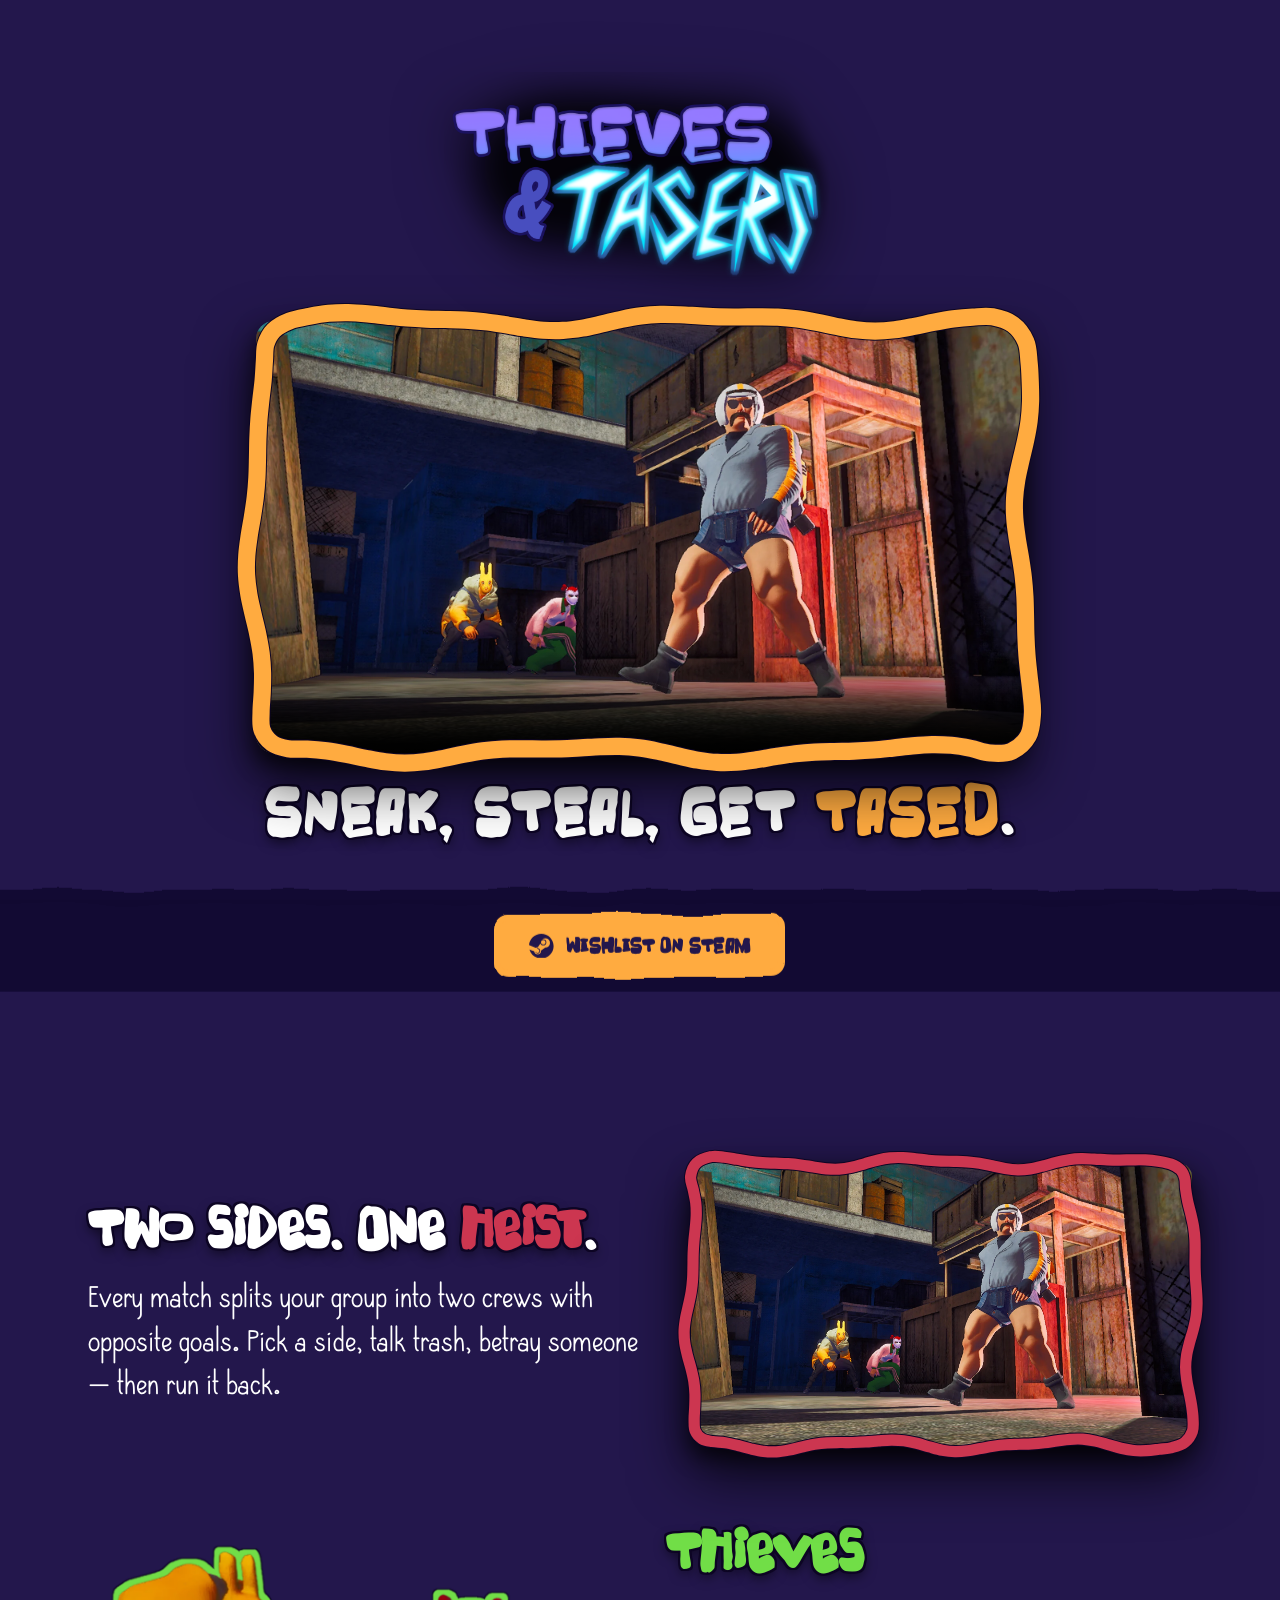
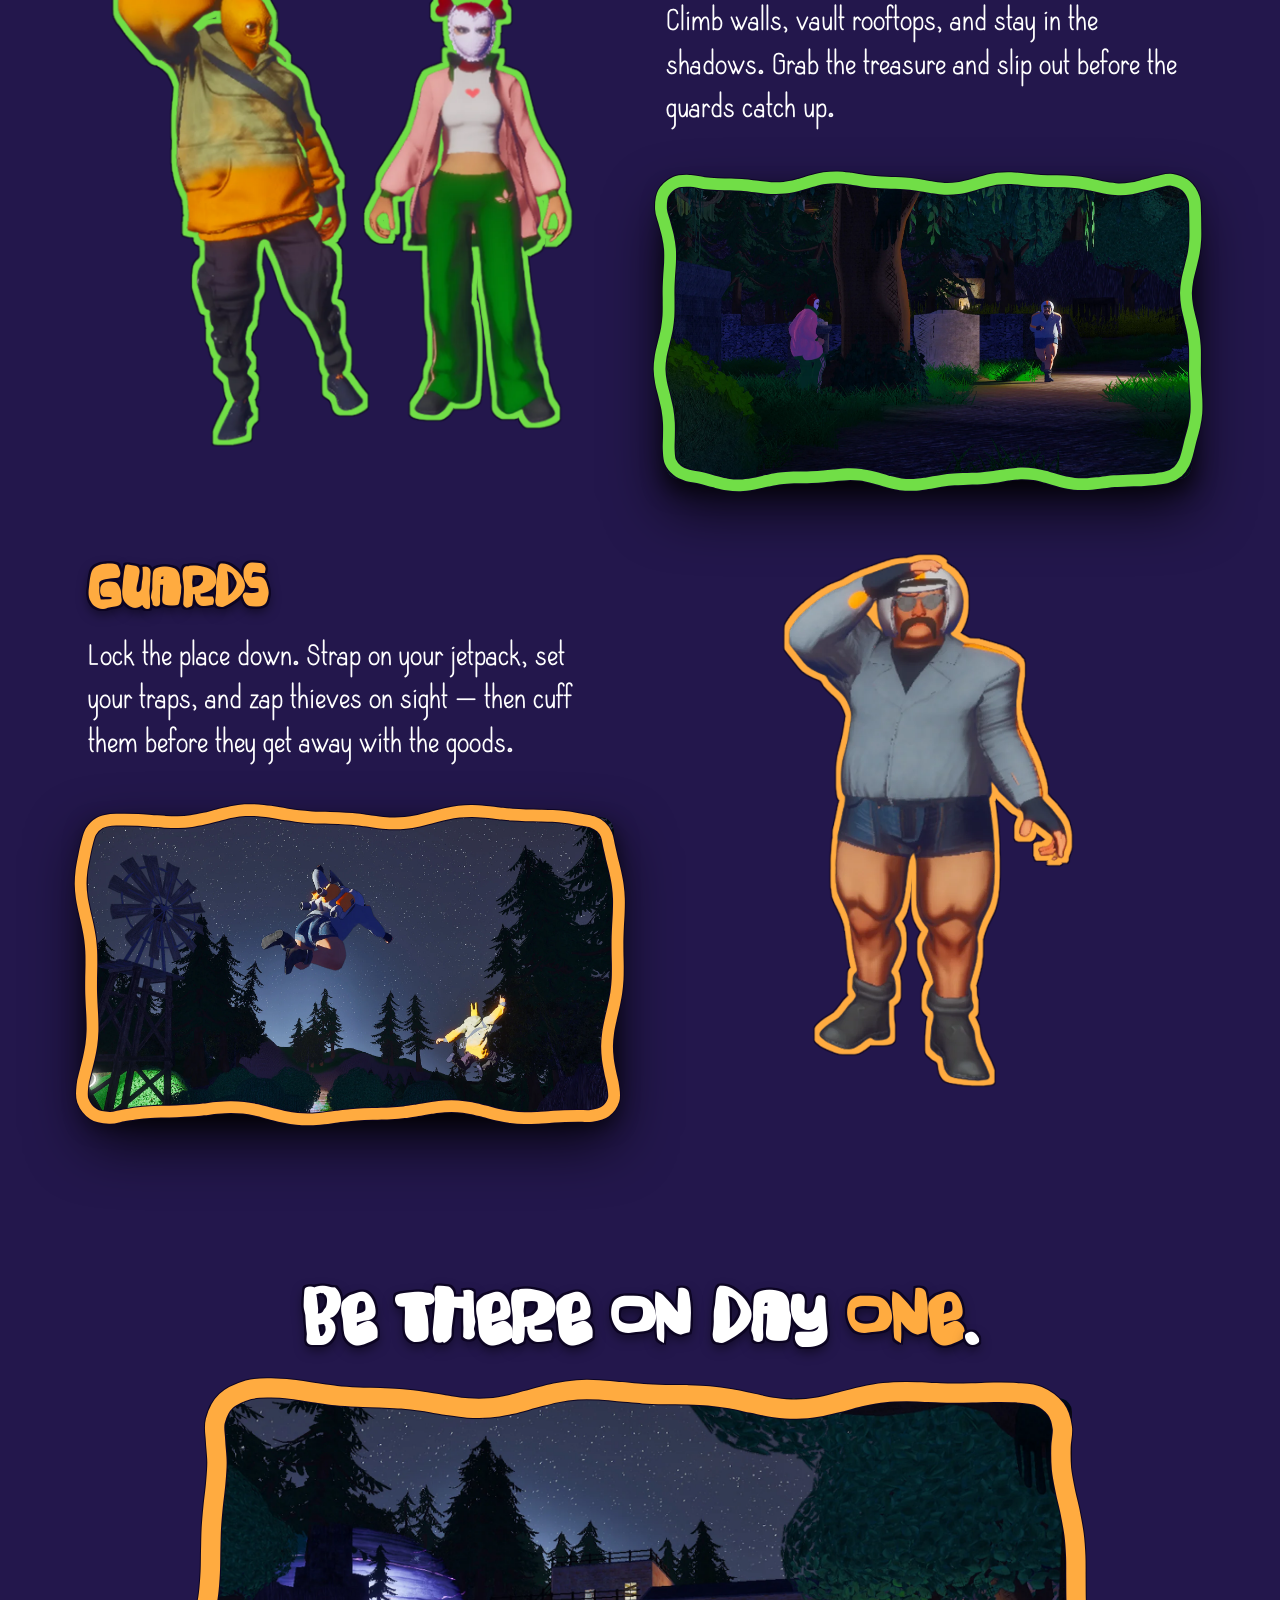
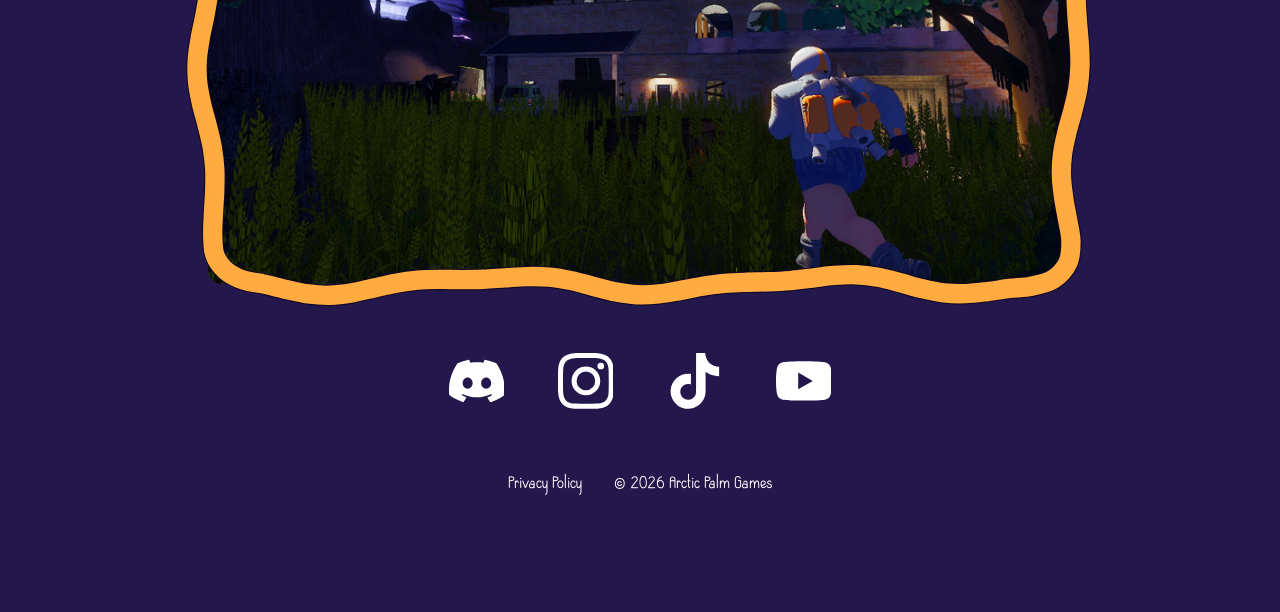
==== commit 34833b16: "Vector image frames, sharp character outlines, framed animated lightbox - Replace the raster displac" ====
--- a/index.html
+++ b/index.html
@@ -68,6 +68,7 @@
                aria-label="Thieves and Tasers Alpha Trailer">
           <source src="assets/video/trailer.mp4" type="video/mp4" />
         </video>
+        <svg class="frame" viewBox="0 0 320 180" preserveAspectRatio="none" aria-hidden="true"><use href="#frame-1" class="frame__edge"/><use href="#frame-1" class="frame__fill"/></svg>
       </figure>
 
       <p class="hero__tagline">Sneak, steal, get <span class="hl">tased</span>.</p>
@@ -83,7 +84,7 @@
     <section class="rows">
       <!-- Two sides: image left, text right -->
       <article class="row row--reverse row--heist">
-        <button class="row__media" data-shot><img src="assets/screenshots/thief_sneaking2.webp" alt="A guard confronting two thieves during a heist" loading="lazy" /></button>
+        <button class="row__media" data-shot><img src="assets/screenshots/thief_sneaking2.webp" alt="A guard confronting two thieves during a heist" loading="lazy" /><svg class="frame" viewBox="0 0 320 180" preserveAspectRatio="none" aria-hidden="true"><use href="#frame-2" class="frame__edge"/><use href="#frame-2" class="frame__fill"/></svg></button>
         <div class="row__text">
           <h2>Two sides. One <span class="hl hl--red">heist</span>.</h2>
           <p>Every match splits your group into two crews with opposite goals. Pick a side, talk trash, betray someone — then run it back.</p>
@@ -97,7 +98,7 @@
           <p>Climb walls, vault rooftops, and stay in the shadows. Grab the treasure and slip out before the guards catch up.</p>
         </div>
         <div class="row__media row__media--character"><img src="assets/screenshots/thieves.webp" alt="Thief characters" loading="lazy" /></div>
-        <button class="row__media row__media--shot" data-shot><img src="assets/screenshots/thief_sneaking.webp" alt="A thief sneaking past a guard at night" loading="lazy" /></button>
+        <button class="row__media row__media--shot" data-shot><img src="assets/screenshots/thief_sneaking.webp" alt="A thief sneaking past a guard at night" loading="lazy" /><svg class="frame" viewBox="0 0 320 180" preserveAspectRatio="none" aria-hidden="true"><use href="#frame-3" class="frame__edge"/><use href="#frame-3" class="frame__fill"/></svg></button>
       </article>
 
       <!-- Guards: text left, character right -->
@@ -107,7 +108,7 @@
           <p>Lock the place down. Strap on your jetpack, set your traps, and zap thieves on sight — then cuff them before they get away with the goods.</p>
         </div>
         <div class="row__media row__media--character"><img src="assets/screenshots/guard.webp" alt="Guard character" loading="lazy" /></div>
-        <button class="row__media row__media--shot" data-shot><img src="assets/screenshots/guard_running.webp" alt="A guard launching with a jetpack at night" loading="lazy" /></button>
+        <button class="row__media row__media--shot" data-shot><img src="assets/screenshots/guard_running.webp" alt="A guard launching with a jetpack at night" loading="lazy" /><svg class="frame" viewBox="0 0 320 180" preserveAspectRatio="none" aria-hidden="true"><use href="#frame-4" class="frame__edge"/><use href="#frame-4" class="frame__fill"/></svg></button>
       </article>
     </section>
 
@@ -122,6 +123,7 @@
         <img src="assets/screenshots/mainhouse_overview.webp"
              alt="Thieves and guards facing off across the heist grounds"
              loading="lazy" />
+        <svg class="frame" viewBox="0 0 320 180" preserveAspectRatio="none" aria-hidden="true"><use href="#frame-5" class="frame__edge"/><use href="#frame-5" class="frame__fill"/></svg>
       </figure>
 
       <div class="channels">
@@ -154,38 +156,66 @@
     <div class="lightbox__backdrop" data-close-lightbox></div>
     <button class="lightbox__close" data-close-lightbox aria-label="Close">✕</button>
     <button class="lightbox__nav lightbox__nav--prev" data-lightbox-prev aria-label="Previous">‹</button>
-    <img class="lightbox__img" id="lightboxImg" alt="" />
+    <figure class="lightbox__figure">
+      <img class="lightbox__img" id="lightboxImg" alt="" />
+      <svg class="frame" viewBox="0 0 320 180" preserveAspectRatio="none" aria-hidden="true"><use href="#frame-1" class="frame__edge"/><use href="#frame-1" class="frame__fill"/></svg>
+    </figure>
     <button class="lightbox__nav lightbox__nav--next" data-lightbox-next aria-label="Next">›</button>
   </div>
 
   <!-- SVG filters -->
   <svg xmlns="http://www.w3.org/2000/svg" width="0" height="0" aria-hidden="true" style="position:absolute">
+    <!-- Vector wavy frames (viewBox 320x180 = 16:9). Razor sharp at any size,
+         stroked and colored via CSS, one variant per card for variety. -->
+    <defs>
+      <path id="frame-1" vector-effect="non-scaling-stroke" d="M 14.00 0.00 C 16.46 -0.97 19.42 -1.39 22.13 -1.92 C 24.84 -2.46 27.56 -2.94 30.27 -3.21 C 32.98 -3.47 35.69 -3.56 38.40 -3.52 C 41.11 -3.48 43.82 -3.23 46.53 -2.98 C 49.24 -2.74 51.95 -2.34 54.67 -2.05 C 57.38 -1.76 60.09 -1.44 62.80 -1.23 C 65.51 -1.02 68.22 -0.89 70.93 -0.79 C 73.64 -0.68 76.35 -0.69 79.06 -0.62 C 81.78 -0.56 84.49 -0.53 87.20 -0.38 C 89.91 -0.23 92.62 -0.01 95.33 0.30 C 98.04 0.61 100.75 1.06 103.46 1.48 C 106.17 1.91 108.89 2.46 111.60 2.85 C 114.31 3.25 117.02 3.66 119.73 3.84 C 122.44 4.03 125.15 4.09 127.86 3.94 C 130.57 3.79 133.28 3.42 136.00 2.97 C 138.71 2.52 141.42 1.83 144.13 1.22 C 146.84 0.61 149.55 -0.13 152.26 -0.69 C 154.97 -1.25 157.68 -1.79 160.39 -2.13 C 163.11 -2.47 165.82 -2.66 168.53 -2.74 C 171.24 -2.81 173.95 -2.70 176.66 -2.60 C 179.37 -2.49 182.08 -2.26 184.79 -2.11 C 187.50 -1.97 190.22 -1.81 192.93 -1.73 C 195.64 -1.66 198.35 -1.66 201.06 -1.67 C 203.77 -1.67 206.48 -1.77 209.19 -1.76 C 211.90 -1.76 214.61 -1.77 217.33 -1.62 C 220.04 -1.48 222.75 -1.24 225.46 -0.89 C 228.17 -0.53 230.88 -0.01 233.59 0.51 C 236.30 1.03 239.01 1.71 241.73 2.23 C 244.44 2.75 247.15 3.32 249.86 3.65 C 252.57 3.98 255.28 4.20 257.99 4.20 C 260.70 4.20 263.41 3.98 266.12 3.65 C 268.84 3.32 271.55 2.75 274.26 2.23 C 276.97 1.71 279.68 1.03 282.39 0.51 C 285.10 -0.01 287.81 -0.53 290.52 -0.89 C 293.23 -1.24 295.93 -1.48 298.66 -1.62 C 301.38 -1.77 304.11 -2.24 306.89 -1.74 C 309.67 -1.23 313.01 -0.31 315.32 1.41 C 317.64 3.13 319.63 5.94 320.77 8.57 C 321.90 11.20 321.81 14.40 322.11 17.20 C 322.42 19.99 322.49 22.62 322.60 25.33 C 322.70 28.04 322.81 30.75 322.74 33.46 C 322.66 36.17 322.47 38.89 322.13 41.60 C 321.79 44.31 321.25 47.02 320.69 49.73 C 320.13 52.44 319.39 55.15 318.78 57.86 C 318.17 60.57 317.48 63.28 317.03 66.00 C 316.58 68.71 316.21 71.42 316.06 74.13 C 315.91 76.84 315.97 79.55 316.16 82.26 C 316.34 84.97 316.75 87.68 317.15 90.39 C 317.54 93.11 318.09 95.82 318.52 98.53 C 318.94 101.24 319.39 103.95 319.70 106.66 C 320.01 109.37 320.23 112.08 320.38 114.79 C 320.53 117.50 320.56 120.22 320.62 122.93 C 320.69 125.64 320.68 128.35 320.79 131.06 C 320.89 133.77 321.02 136.48 321.23 139.19 C 321.44 141.90 321.76 144.61 322.05 147.33 C 322.34 150.04 322.74 152.75 322.98 155.46 C 323.23 158.17 323.72 160.69 323.52 163.59 C 323.32 166.49 323.25 170.22 321.79 172.84 C 320.32 175.46 317.37 178.12 314.74 179.31 C 312.11 180.50 308.81 180.21 306.00 180.00 C 303.19 179.79 300.58 178.61 297.87 178.08 C 295.16 177.54 292.44 177.06 289.73 176.79 C 287.02 176.53 284.31 176.44 281.60 176.48 C 278.89 176.52 276.18 176.77 273.47 177.02 C 270.76 177.26 268.05 177.66 265.33 177.95 C 262.62 178.24 259.91 178.56 257.20 178.77 C 254.49 178.98 251.78 179.11 249.07 179.21 C 246.36 179.32 243.65 179.31 240.94 179.38 C 238.22 179.44 235.51 179.47 232.80 179.62 C 230.09 179.77 227.38 179.99 224.67 180.30 C 221.96 180.61 219.25 181.06 216.54 181.48 C 213.83 181.91 211.11 182.46 208.40 182.85 C 205.69 183.25 202.98 183.66 200.27 183.84 C 197.56 184.03 194.85 184.09 192.14 183.94 C 189.43 183.79 186.72 183.42 184.00 182.97 C 181.29 182.52 178.58 181.83 175.87 181.22 C 173.16 180.61 170.45 179.87 167.74 179.31 C 165.03 178.75 162.32 178.21 159.61 177.87 C 156.89 177.53 154.18 177.34 151.47 177.26 C 148.76 177.19 146.05 177.30 143.34 177.40 C 140.63 177.51 137.92 177.74 135.21 177.89 C 132.50 178.03 129.78 178.19 127.07 178.27 C 124.36 178.34 121.65 178.34 118.94 178.33 C 116.23 178.33 113.52 178.23 110.81 178.24 C 108.10 178.24 105.39 178.23 102.67 178.38 C 99.96 178.52 97.25 178.76 94.54 179.11 C 91.83 179.47 89.12 179.99 86.41 180.51 C 83.70 181.03 80.99 181.71 78.27 182.23 C 75.56 182.75 72.85 183.32 70.14 183.65 C 67.43 183.98 64.72 184.20 62.01 184.20 C 59.30 184.20 56.59 183.98 53.88 183.65 C 51.16 183.32 48.45 182.75 45.74 182.23 C 43.03 181.71 40.32 181.03 37.61 180.51 C 34.90 179.99 32.19 179.47 29.48 179.11 C 26.77 178.76 24.04 178.52 21.34 178.38 C 18.65 178.23 15.76 178.63 13.31 178.22 C 10.86 177.81 8.47 177.24 6.66 175.91 C 4.86 174.58 3.25 172.42 2.49 170.24 C 1.73 168.05 2.10 165.40 2.11 162.80 C 2.13 160.21 2.49 157.38 2.60 154.67 C 2.70 151.96 2.81 149.25 2.74 146.54 C 2.66 143.83 2.47 141.11 2.13 138.40 C 1.79 135.69 1.25 132.98 0.69 130.27 C 0.13 127.56 -0.61 124.85 -1.22 122.14 C -1.83 119.43 -2.52 116.72 -2.97 114.00 C -3.42 111.29 -3.79 108.58 -3.94 105.87 C -4.09 103.16 -4.03 100.45 -3.84 97.74 C -3.66 95.03 -3.25 92.32 -2.85 89.61 C -2.46 86.89 -1.91 84.18 -1.48 81.47 C -1.06 78.76 -0.61 76.05 -0.30 73.34 C 0.01 70.63 0.23 67.92 0.38 65.21 C 0.53 62.50 0.56 59.78 0.62 57.07 C 0.69 54.36 0.68 51.65 0.79 48.94 C 0.89 46.23 1.02 43.52 1.23 40.81 C 1.44 38.10 1.76 35.39 2.05 32.67 C 2.34 29.96 2.74 27.25 2.98 24.54 C 3.23 21.83 3.34 18.88 3.52 16.41 C 3.71 13.94 3.46 11.79 4.10 9.71 C 4.74 7.62 5.72 5.52 7.37 3.90 C 9.02 2.29 11.54 0.97 14.00 0.00 Z"/>
+      <path id="frame-2" vector-effect="non-scaling-stroke" d="M 13.00 -4.07 C 15.93 -4.68 18.43 -3.96 21.15 -3.67 C 23.86 -3.39 26.58 -2.81 29.29 -2.36 C 32.01 -1.92 34.73 -1.36 37.44 -1.00 C 40.16 -0.64 42.87 -0.37 45.59 -0.18 C 48.31 0.01 51.02 0.02 53.74 0.12 C 56.45 0.22 59.17 0.24 61.88 0.43 C 64.60 0.62 67.32 0.89 70.03 1.25 C 72.75 1.60 75.46 2.14 78.18 2.55 C 80.89 2.97 83.61 3.49 86.33 3.72 C 89.04 3.95 91.76 4.09 94.47 3.93 C 97.19 3.77 99.91 3.32 102.62 2.75 C 105.34 2.18 108.05 1.28 110.77 0.52 C 113.48 -0.24 116.20 -1.18 118.92 -1.81 C 121.63 -2.44 124.35 -3.00 127.06 -3.27 C 129.78 -3.54 132.49 -3.55 135.21 -3.45 C 137.93 -3.35 140.64 -2.97 143.36 -2.69 C 146.07 -2.41 148.79 -2.00 151.50 -1.76 C 154.22 -1.51 156.94 -1.33 159.65 -1.22 C 162.37 -1.10 165.08 -1.13 167.80 -1.06 C 170.52 -0.99 173.23 -0.98 175.95 -0.77 C 178.66 -0.56 181.38 -0.25 184.09 0.19 C 186.81 0.62 189.53 1.27 192.24 1.83 C 194.96 2.39 197.67 3.11 200.39 3.53 C 203.10 3.96 205.82 4.33 208.54 4.37 C 211.25 4.41 213.97 4.18 216.68 3.77 C 219.40 3.35 222.12 2.59 224.83 1.89 C 227.55 1.20 230.26 0.27 232.98 -0.39 C 235.69 -1.06 238.41 -1.72 241.13 -2.10 C 243.84 -2.49 246.56 -2.67 249.27 -2.73 C 251.99 -2.79 254.70 -2.59 257.42 -2.47 C 260.14 -2.35 262.85 -2.11 265.57 -2.01 C 268.28 -1.91 271.00 -1.86 273.72 -1.87 C 276.43 -1.87 279.15 -2.02 281.86 -2.04 C 284.58 -2.06 287.29 -2.14 290.01 -1.99 C 292.73 -1.83 295.44 -1.56 298.16 -1.11 C 300.87 -0.66 303.91 -0.24 306.30 0.69 C 308.70 1.61 311.06 2.91 312.53 4.43 C 314.01 5.95 314.63 7.85 315.15 9.83 C 315.68 11.81 315.38 13.89 315.69 16.33 C 316.00 18.77 316.47 21.76 317.03 24.47 C 317.59 27.19 318.42 29.91 319.05 32.62 C 319.67 35.34 320.35 38.05 320.78 40.77 C 321.21 43.48 321.49 46.20 321.65 48.92 C 321.81 51.63 321.76 54.35 321.77 57.06 C 321.78 59.78 321.68 62.49 321.72 65.21 C 321.76 67.93 321.87 70.64 322.02 73.36 C 322.17 76.07 322.47 78.79 322.64 81.50 C 322.80 84.22 323.03 86.94 323.00 89.65 C 322.96 92.37 322.81 95.08 322.42 97.80 C 322.04 100.52 321.38 103.23 320.70 105.95 C 320.03 108.66 319.08 111.38 318.36 114.09 C 317.65 116.81 316.86 119.53 316.41 122.24 C 315.97 124.96 315.70 127.67 315.71 130.39 C 315.71 133.10 316.04 135.82 316.43 138.54 C 316.81 141.25 317.48 143.97 318.00 146.68 C 318.52 149.40 319.13 152.12 319.53 154.83 C 319.93 157.55 320.34 160.24 320.42 162.98 C 320.50 165.72 320.90 168.73 320.03 171.28 C 319.16 173.83 317.35 176.58 315.18 178.30 C 313.01 180.03 309.72 180.89 307.00 181.63 C 304.28 182.37 301.57 182.39 298.85 182.72 C 296.14 183.05 293.42 183.48 290.71 183.61 C 287.99 183.74 285.27 183.77 282.56 183.52 C 279.84 183.27 277.13 182.73 274.41 182.11 C 271.69 181.49 268.98 180.55 266.26 179.78 C 263.55 179.02 260.83 178.11 258.12 177.52 C 255.40 176.94 252.68 176.46 249.97 176.27 C 247.25 176.08 244.54 176.18 241.82 176.37 C 239.11 176.56 236.39 177.04 233.67 177.40 C 230.96 177.77 228.24 178.25 225.53 178.56 C 222.81 178.88 220.09 179.11 217.38 179.27 C 214.66 179.42 211.95 179.42 209.23 179.52 C 206.52 179.62 203.80 179.64 201.08 179.85 C 198.37 180.05 195.65 180.36 192.94 180.76 C 190.22 181.16 187.51 181.76 184.79 182.25 C 182.07 182.74 179.36 183.37 176.64 183.70 C 173.93 184.03 171.21 184.28 168.50 184.22 C 165.78 184.15 163.06 183.81 160.35 183.31 C 157.63 182.81 154.92 181.97 152.20 181.23 C 149.48 180.50 146.77 179.55 144.05 178.89 C 141.34 178.23 138.62 177.62 135.91 177.28 C 133.19 176.94 130.47 176.84 127.76 176.86 C 125.04 176.87 122.33 177.15 119.61 177.35 C 116.90 177.55 114.18 177.88 111.46 178.05 C 108.75 178.23 106.03 178.34 103.32 178.40 C 100.60 178.46 97.88 178.38 95.17 178.41 C 92.45 178.45 89.74 178.42 87.02 178.61 C 84.31 178.80 81.59 179.11 78.87 179.55 C 76.16 180.00 73.44 180.69 70.73 181.30 C 68.01 181.91 65.30 182.72 62.58 183.23 C 59.86 183.74 57.15 184.24 54.43 184.38 C 51.72 184.53 49.00 184.42 46.28 184.10 C 43.57 183.79 40.85 183.11 38.14 182.48 C 35.42 181.85 32.71 180.96 29.99 180.30 C 27.27 179.65 24.56 178.97 21.84 178.55 C 19.13 178.13 16.15 178.19 13.70 177.78 C 11.24 177.37 8.96 177.22 7.13 176.09 C 5.29 174.97 3.54 173.08 2.68 171.01 C 1.83 168.94 2.06 166.25 2.01 163.67 C 1.96 161.09 2.31 158.24 2.40 155.53 C 2.48 152.81 2.64 150.09 2.53 147.38 C 2.43 144.66 2.20 141.95 1.78 139.23 C 1.36 136.52 0.66 133.80 -0.01 131.08 C -0.68 128.37 -1.60 125.65 -2.26 122.94 C -2.92 120.22 -3.63 117.51 -3.98 114.79 C -4.34 112.07 -4.48 109.36 -4.37 106.64 C -4.26 103.93 -3.81 101.21 -3.34 98.50 C -2.86 95.78 -2.10 93.06 -1.52 90.35 C -0.95 87.63 -0.30 84.92 0.13 82.20 C 0.56 79.48 0.85 76.77 1.04 74.05 C 1.23 71.34 1.21 68.62 1.27 65.91 C 1.33 63.19 1.29 60.47 1.39 57.76 C 1.49 55.04 1.66 52.33 1.89 49.61 C 2.12 46.90 2.50 44.18 2.75 41.46 C 2.99 38.75 3.32 36.03 3.36 33.32 C 3.41 30.60 3.34 27.88 3.01 25.17 C 2.69 22.45 1.96 19.78 1.42 17.02 C 0.87 14.27 -0.61 11.49 -0.25 8.65 C 0.11 5.81 1.36 2.10 3.57 -0.02 C 5.78 -2.14 10.07 -3.47 13.00 -4.07 Z"/>
+      <path id="frame-3" vector-effect="non-scaling-stroke" d="M 15.00 -1.31 C 17.90 -1.23 20.41 -0.25 23.12 0.09 C 25.82 0.42 28.53 0.57 31.24 0.70 C 33.94 0.83 36.65 0.77 39.36 0.87 C 42.06 0.97 44.77 1.08 47.47 1.30 C 50.18 1.52 52.89 1.93 55.59 2.22 C 58.30 2.51 61.01 2.94 63.71 3.05 C 66.42 3.16 69.12 3.17 71.83 2.88 C 74.54 2.59 77.24 1.97 79.95 1.31 C 82.66 0.66 85.36 -0.33 88.07 -1.04 C 90.77 -1.75 93.48 -2.54 96.19 -2.94 C 98.89 -3.34 101.60 -3.51 104.31 -3.46 C 107.01 -3.40 109.72 -2.98 112.42 -2.63 C 115.13 -2.28 117.84 -1.70 120.54 -1.34 C 123.25 -0.98 125.96 -0.66 128.66 -0.46 C 131.37 -0.26 134.07 -0.25 136.78 -0.14 C 139.49 -0.03 142.19 -0.01 144.90 0.20 C 147.61 0.41 150.31 0.75 153.02 1.14 C 155.72 1.53 158.43 2.14 161.14 2.54 C 163.84 2.94 166.55 3.42 169.26 3.53 C 171.96 3.63 174.67 3.53 177.37 3.17 C 180.08 2.82 182.79 2.07 185.49 1.38 C 188.20 0.69 190.91 -0.30 193.61 -0.97 C 196.32 -1.64 199.02 -2.30 201.73 -2.63 C 204.44 -2.96 207.14 -3.01 209.85 -2.94 C 212.56 -2.88 215.26 -2.50 217.97 -2.25 C 220.67 -2.00 223.38 -1.64 226.09 -1.44 C 228.79 -1.25 231.50 -1.17 234.21 -1.10 C 236.91 -1.02 239.62 -1.10 242.32 -0.98 C 245.03 -0.86 247.74 -0.72 250.44 -0.38 C 253.15 -0.04 255.86 0.53 258.56 1.06 C 261.27 1.59 263.97 2.36 266.68 2.82 C 269.39 3.29 272.09 3.75 274.80 3.82 C 277.51 3.90 280.21 3.68 282.92 3.27 C 285.62 2.86 288.33 2.05 291.04 1.37 C 293.74 0.69 296.40 -0.25 299.16 -0.80 C 301.91 -1.35 304.77 -2.35 307.59 -1.94 C 310.40 -1.52 313.83 -0.21 316.05 1.69 C 318.28 3.58 320.00 6.69 320.93 9.42 C 321.86 12.15 321.49 15.27 321.64 18.07 C 321.78 20.86 321.76 23.48 321.78 26.19 C 321.80 28.89 321.91 31.60 321.75 34.31 C 321.59 37.01 321.29 39.72 320.83 42.42 C 320.36 45.13 319.60 47.84 318.96 50.54 C 318.32 53.25 317.47 55.96 316.99 58.66 C 316.51 61.37 316.11 64.07 316.08 66.78 C 316.06 69.49 316.38 72.19 316.81 74.90 C 317.24 77.61 318.05 80.31 318.67 83.02 C 319.28 85.72 320.04 88.43 320.51 91.14 C 320.98 93.84 321.30 96.55 321.48 99.26 C 321.66 101.96 321.58 104.67 321.59 107.37 C 321.61 110.08 321.50 112.79 321.55 115.49 C 321.60 118.20 321.75 120.91 321.90 123.61 C 322.05 126.32 322.37 129.02 322.45 131.73 C 322.53 134.44 322.62 137.14 322.40 139.85 C 322.18 142.56 321.71 145.26 321.14 147.97 C 320.56 150.67 319.65 153.38 318.95 156.09 C 318.25 158.79 317.61 161.84 316.94 164.21 C 316.26 166.57 315.86 168.41 314.90 170.26 C 313.95 172.11 312.85 173.91 311.20 175.32 C 309.55 176.73 307.39 177.90 305.00 178.69 C 302.61 179.48 299.59 179.75 296.88 180.09 C 294.18 180.42 291.47 180.57 288.76 180.70 C 286.06 180.83 283.35 180.77 280.64 180.87 C 277.94 180.97 275.23 181.08 272.53 181.30 C 269.82 181.52 267.11 181.93 264.41 182.22 C 261.70 182.51 258.99 182.94 256.29 183.05 C 253.58 183.16 250.88 183.17 248.17 182.88 C 245.46 182.59 242.76 181.97 240.05 181.31 C 237.34 180.66 234.64 179.67 231.93 178.96 C 229.23 178.25 226.52 177.46 223.81 177.06 C 221.11 176.66 218.40 176.49 215.69 176.54 C 212.99 176.60 210.28 177.02 207.58 177.37 C 204.87 177.72 202.16 178.30 199.46 178.66 C 196.75 179.02 194.04 179.34 191.34 179.54 C 188.63 179.74 185.93 179.75 183.22 179.86 C 180.51 179.97 177.81 179.99 175.10 180.20 C 172.39 180.41 169.69 180.75 166.98 181.14 C 164.28 181.53 161.57 182.14 158.86 182.54 C 156.16 182.94 153.45 183.42 150.74 183.53 C 148.04 183.63 145.33 183.53 142.63 183.17 C 139.92 182.82 137.21 182.07 134.51 181.38 C 131.80 180.69 129.09 179.70 126.39 179.03 C 123.68 178.36 120.98 177.70 118.27 177.37 C 115.56 177.04 112.86 176.99 110.15 177.06 C 107.44 177.12 104.74 177.50 102.03 177.75 C 99.33 178.00 96.62 178.36 93.91 178.56 C 91.21 178.75 88.50 178.83 85.79 178.90 C 83.09 178.98 80.38 178.90 77.68 179.02 C 74.97 179.14 72.26 179.28 69.56 179.62 C 66.85 179.96 64.14 180.53 61.44 181.06 C 58.73 181.59 56.03 182.36 53.32 182.82 C 50.61 183.29 47.91 183.75 45.20 183.82 C 42.49 183.90 39.79 183.68 37.08 183.27 C 34.38 182.86 31.67 182.05 28.96 181.37 C 26.26 180.69 23.50 179.81 20.84 179.20 C 18.19 178.59 15.38 178.46 13.06 177.72 C 10.73 176.98 8.63 176.16 6.89 174.77 C 5.15 173.37 3.49 171.47 2.61 169.33 C 1.74 167.20 1.78 164.52 1.64 161.93 C 1.50 159.34 1.76 156.52 1.78 153.81 C 1.80 151.11 1.91 148.40 1.75 145.69 C 1.59 142.99 1.29 140.28 0.83 137.58 C 0.36 134.87 -0.40 132.16 -1.04 129.46 C -1.68 126.75 -2.53 124.04 -3.01 121.34 C -3.49 118.63 -3.89 115.93 -3.92 113.22 C -3.94 110.51 -3.62 107.81 -3.19 105.10 C -2.76 102.39 -1.95 99.69 -1.33 96.98 C -0.72 94.28 0.04 91.57 0.51 88.86 C 0.98 86.16 1.30 83.45 1.48 80.74 C 1.66 78.04 1.58 75.33 1.59 72.63 C 1.61 69.92 1.50 67.21 1.55 64.51 C 1.60 61.80 1.75 59.09 1.90 56.39 C 2.05 53.68 2.37 50.98 2.45 48.27 C 2.53 45.56 2.62 42.86 2.40 40.15 C 2.18 37.44 1.71 34.74 1.14 32.03 C 0.56 29.33 -0.35 26.62 -1.05 23.91 C -1.75 21.21 -2.97 18.75 -3.06 15.79 C -3.15 12.84 -3.06 8.88 -1.59 6.19 C -0.12 3.49 2.98 0.86 5.75 -0.39 C 8.51 -1.64 12.10 -1.39 15.00 -1.31 Z"/>
+      <path id="frame-4" vector-effect="non-scaling-stroke" d="M 14.00 1.69 C 16.50 1.37 19.42 1.63 22.13 1.64 C 24.84 1.66 27.56 1.69 30.27 1.80 C 32.98 1.90 35.69 2.11 38.40 2.29 C 41.11 2.47 43.82 2.75 46.53 2.89 C 49.24 3.02 51.95 3.16 54.67 3.09 C 57.38 3.03 60.09 2.84 62.80 2.48 C 65.51 2.12 68.22 1.55 70.93 0.96 C 73.64 0.36 76.35 -0.44 79.06 -1.10 C 81.78 -1.76 84.49 -2.51 87.20 -3.01 C 89.91 -3.51 92.62 -3.93 95.33 -4.11 C 98.04 -4.28 100.75 -4.24 103.46 -4.08 C 106.17 -3.91 108.89 -3.49 111.60 -3.10 C 114.31 -2.70 117.02 -2.14 119.73 -1.71 C 122.44 -1.28 125.15 -0.82 127.86 -0.51 C 130.57 -0.19 133.28 0.02 136.00 0.18 C 138.71 0.34 141.42 0.36 144.13 0.44 C 146.84 0.51 149.55 0.52 152.26 0.64 C 154.97 0.76 157.68 0.92 160.39 1.17 C 163.11 1.42 165.82 1.79 168.53 2.13 C 171.24 2.47 173.95 2.92 176.66 3.21 C 179.37 3.50 182.08 3.79 184.79 3.86 C 187.50 3.92 190.22 3.85 192.93 3.58 C 195.64 3.31 198.35 2.81 201.06 2.25 C 203.77 1.69 206.48 0.90 209.19 0.21 C 211.90 -0.47 214.61 -1.27 217.33 -1.85 C 220.04 -2.42 222.75 -2.95 225.46 -3.25 C 228.17 -3.55 230.88 -3.66 233.59 -3.64 C 236.30 -3.62 239.01 -3.38 241.73 -3.14 C 244.44 -2.91 247.15 -2.51 249.86 -2.23 C 252.57 -1.95 255.28 -1.63 257.99 -1.43 C 260.70 -1.23 263.41 -1.12 266.12 -1.03 C 268.84 -0.94 271.55 -0.96 274.26 -0.89 C 276.97 -0.83 279.68 -0.80 282.39 -0.63 C 285.10 -0.46 287.81 -0.22 290.52 0.12 C 293.23 0.47 295.97 0.96 298.66 1.44 C 301.34 1.92 304.42 2.22 306.62 2.99 C 308.83 3.76 310.47 4.78 311.88 6.05 C 313.30 7.33 314.32 8.79 315.12 10.65 C 315.92 12.50 316.12 14.75 316.69 17.20 C 317.25 19.64 317.87 22.62 318.51 25.33 C 319.15 28.04 319.93 30.75 320.52 33.46 C 321.11 36.17 321.68 38.89 322.05 41.60 C 322.42 44.31 322.64 47.02 322.73 49.73 C 322.83 52.44 322.73 55.15 322.64 57.86 C 322.56 60.57 322.33 63.28 322.21 66.00 C 322.08 68.71 321.94 71.42 321.89 74.13 C 321.84 76.84 321.87 79.55 321.90 82.26 C 321.93 84.97 322.06 87.68 322.07 90.39 C 322.07 93.11 322.10 95.82 321.95 98.53 C 321.80 101.24 321.55 103.95 321.17 106.66 C 320.78 109.37 320.22 112.08 319.65 114.79 C 319.08 117.50 318.35 120.22 317.77 122.93 C 317.19 125.64 316.56 128.35 316.19 131.06 C 315.82 133.77 315.55 136.48 315.53 139.19 C 315.50 141.90 315.71 144.61 316.04 147.33 C 316.37 150.04 316.95 152.75 317.49 155.46 C 318.02 158.17 318.93 160.86 319.26 163.59 C 319.60 166.32 320.30 169.29 319.51 171.85 C 318.72 174.42 316.76 177.33 314.51 178.96 C 312.26 180.60 308.77 181.24 306.00 181.69 C 303.23 182.13 300.58 181.63 297.87 181.64 C 295.16 181.66 292.44 181.69 289.73 181.80 C 287.02 181.90 284.31 182.11 281.60 182.29 C 278.89 182.47 276.18 182.75 273.47 182.89 C 270.76 183.02 268.05 183.16 265.33 183.09 C 262.62 183.03 259.91 182.84 257.20 182.48 C 254.49 182.12 251.78 181.55 249.07 180.96 C 246.36 180.36 243.65 179.56 240.94 178.90 C 238.22 178.24 235.51 177.49 232.80 176.99 C 230.09 176.49 227.38 176.07 224.67 175.89 C 221.96 175.72 219.25 175.76 216.54 175.92 C 213.83 176.09 211.11 176.51 208.40 176.90 C 205.69 177.30 202.98 177.86 200.27 178.29 C 197.56 178.72 194.85 179.18 192.14 179.49 C 189.43 179.81 186.72 180.02 184.00 180.18 C 181.29 180.34 178.58 180.36 175.87 180.44 C 173.16 180.51 170.45 180.52 167.74 180.64 C 165.03 180.76 162.32 180.92 159.61 181.17 C 156.89 181.42 154.18 181.79 151.47 182.13 C 148.76 182.47 146.05 182.92 143.34 183.21 C 140.63 183.50 137.92 183.79 135.21 183.86 C 132.50 183.92 129.78 183.85 127.07 183.58 C 124.36 183.31 121.65 182.81 118.94 182.25 C 116.23 181.69 113.52 180.90 110.81 180.21 C 108.10 179.53 105.39 178.73 102.67 178.15 C 99.96 177.58 97.25 177.05 94.54 176.75 C 91.83 176.45 89.12 176.34 86.41 176.36 C 83.70 176.38 80.99 176.62 78.27 176.86 C 75.56 177.09 72.85 177.49 70.14 177.77 C 67.43 178.05 64.72 178.37 62.01 178.57 C 59.30 178.77 56.59 178.88 53.88 178.97 C 51.16 179.06 48.45 179.04 45.74 179.11 C 43.03 179.17 40.32 179.20 37.61 179.37 C 34.90 179.54 32.19 179.78 29.48 180.12 C 26.77 180.47 24.08 180.97 21.34 181.44 C 18.60 181.91 16.06 183.10 13.04 182.95 C 10.02 182.80 5.92 182.33 3.22 180.56 C 0.52 178.78 -2.07 175.27 -3.16 172.31 C -4.25 169.36 -3.59 165.74 -3.31 162.80 C -3.04 159.86 -2.13 157.38 -1.49 154.67 C -0.85 151.96 -0.07 149.25 0.52 146.54 C 1.11 143.83 1.68 141.11 2.05 138.40 C 2.42 135.69 2.64 132.98 2.73 130.27 C 2.83 127.56 2.73 124.85 2.64 122.14 C 2.56 119.43 2.33 116.72 2.21 114.00 C 2.08 111.29 1.94 108.58 1.89 105.87 C 1.84 103.16 1.87 100.45 1.90 97.74 C 1.93 95.03 2.06 92.32 2.07 89.61 C 2.07 86.89 2.10 84.18 1.95 81.47 C 1.80 78.76 1.55 76.05 1.17 73.34 C 0.78 70.63 0.22 67.92 -0.35 65.21 C -0.92 62.50 -1.65 59.78 -2.23 57.07 C -2.81 54.36 -3.44 51.65 -3.81 48.94 C -4.18 46.23 -4.45 43.52 -4.47 40.81 C -4.50 38.10 -4.29 35.39 -3.96 32.67 C -3.63 29.96 -3.05 27.25 -2.51 24.54 C -1.98 21.83 -1.46 19.04 -0.74 16.41 C -0.02 13.77 0.50 10.86 1.82 8.72 C 3.13 6.58 5.11 4.73 7.15 3.56 C 9.18 2.39 11.50 2.01 14.00 1.69 Z"/>
+      <path id="frame-5" vector-effect="non-scaling-stroke" d="M 15.00 -3.05 C 17.74 -3.86 20.41 -3.72 23.12 -3.75 C 25.82 -3.77 28.53 -3.50 31.24 -3.20 C 33.94 -2.91 36.65 -2.38 39.36 -1.99 C 42.06 -1.60 44.77 -1.16 47.47 -0.88 C 50.18 -0.60 52.89 -0.44 55.59 -0.30 C 58.30 -0.17 61.01 -0.18 63.71 -0.08 C 66.42 0.03 69.12 0.10 71.83 0.32 C 74.54 0.55 77.24 0.90 79.95 1.29 C 82.66 1.68 85.36 2.25 88.07 2.65 C 90.77 3.05 93.48 3.52 96.19 3.70 C 98.89 3.87 101.60 3.91 104.31 3.68 C 107.01 3.46 109.72 2.94 112.42 2.35 C 115.13 1.77 117.84 0.89 120.54 0.18 C 123.25 -0.53 125.96 -1.36 128.66 -1.89 C 131.37 -2.43 134.07 -2.85 136.78 -3.04 C 139.49 -3.22 142.19 -3.15 144.90 -3.03 C 147.61 -2.90 150.31 -2.55 153.02 -2.31 C 155.72 -2.07 158.43 -1.76 161.14 -1.58 C 163.84 -1.41 166.55 -1.33 169.26 -1.26 C 171.96 -1.20 174.67 -1.27 177.37 -1.19 C 180.08 -1.12 182.79 -1.06 185.49 -0.82 C 188.20 -0.57 190.91 -0.18 193.61 0.29 C 196.32 0.75 199.02 1.44 201.73 1.98 C 204.44 2.52 207.14 3.19 209.85 3.55 C 212.56 3.91 215.26 4.18 217.97 4.14 C 220.67 4.11 223.38 3.79 226.09 3.34 C 228.79 2.90 231.50 2.13 234.21 1.48 C 236.91 0.82 239.62 -0.01 242.32 -0.59 C 245.03 -1.16 247.74 -1.68 250.44 -1.98 C 253.15 -2.28 255.86 -2.36 258.56 -2.38 C 261.27 -2.40 263.97 -2.21 266.68 -2.11 C 269.39 -2.02 272.09 -1.86 274.80 -1.82 C 277.51 -1.78 280.21 -1.82 282.92 -1.88 C 285.62 -1.93 288.33 -2.11 291.04 -2.13 C 293.74 -2.14 296.43 -2.21 299.16 -1.98 C 301.88 -1.75 304.93 -1.79 307.41 -0.77 C 309.88 0.26 312.50 2.20 314.00 4.16 C 315.50 6.12 316.10 8.68 316.42 11.00 C 316.74 13.32 315.97 15.54 315.92 18.07 C 315.86 20.60 315.84 23.48 316.10 26.19 C 316.37 28.89 316.96 31.60 317.50 34.31 C 318.04 37.01 318.79 39.72 319.34 42.42 C 319.88 45.13 320.42 47.84 320.77 50.54 C 321.11 53.25 321.28 55.96 321.39 58.66 C 321.51 61.37 321.43 64.07 321.46 66.78 C 321.49 69.49 321.45 72.19 321.54 74.90 C 321.64 77.61 321.83 80.31 322.02 83.02 C 322.21 85.72 322.54 88.43 322.70 91.14 C 322.86 93.84 323.04 96.55 322.96 99.26 C 322.88 101.96 322.64 104.67 322.21 107.37 C 321.78 110.08 321.07 112.79 320.40 115.49 C 319.73 118.20 318.82 120.91 318.17 123.61 C 317.52 126.32 316.85 129.02 316.50 131.73 C 316.15 134.44 316.00 137.14 316.07 139.85 C 316.14 142.56 316.52 145.26 316.90 147.97 C 317.28 150.67 317.90 153.38 318.35 156.09 C 318.80 158.79 319.59 161.53 319.61 164.21 C 319.63 166.88 319.58 169.81 318.47 172.16 C 317.37 174.50 315.22 176.82 312.97 178.27 C 310.73 179.71 307.68 180.25 305.00 180.82 C 302.32 181.38 299.59 181.32 296.88 181.65 C 294.18 181.98 291.47 182.47 288.76 182.79 C 286.06 183.11 283.35 183.49 280.64 183.57 C 277.94 183.65 275.23 183.58 272.53 183.28 C 269.82 182.97 267.11 182.37 264.41 181.74 C 261.70 181.11 258.99 180.20 256.29 179.49 C 253.58 178.78 250.88 177.99 248.17 177.50 C 245.46 177.01 242.76 176.67 240.05 176.56 C 237.34 176.44 234.64 176.62 231.93 176.82 C 229.23 177.03 226.52 177.47 223.81 177.79 C 221.11 178.10 218.40 178.48 215.69 178.72 C 212.99 178.95 210.28 179.08 207.58 179.18 C 204.87 179.29 202.16 179.26 199.46 179.36 C 196.75 179.45 194.04 179.53 191.34 179.77 C 188.63 180.02 185.93 180.40 183.22 180.83 C 180.51 181.26 177.81 181.90 175.10 182.37 C 172.39 182.85 169.69 183.42 166.98 183.69 C 164.28 183.96 161.57 184.11 158.86 183.98 C 156.16 183.84 153.45 183.42 150.74 182.90 C 148.04 182.37 145.33 181.54 142.63 180.85 C 139.92 180.16 137.21 179.32 134.51 178.75 C 131.80 178.19 129.09 177.71 126.39 177.46 C 123.68 177.21 120.98 177.20 118.27 177.25 C 115.56 177.29 112.86 177.56 110.15 177.73 C 107.44 177.89 104.74 178.13 102.03 178.24 C 99.33 178.35 96.62 178.37 93.91 178.38 C 91.21 178.39 88.50 178.27 85.79 178.31 C 83.09 178.34 80.38 178.36 77.68 178.59 C 74.97 178.82 72.26 179.20 69.56 179.69 C 66.85 180.17 64.14 180.89 61.44 181.49 C 58.73 182.09 56.03 182.83 53.32 183.28 C 50.61 183.73 47.91 184.11 45.20 184.18 C 42.49 184.25 39.79 184.04 37.08 183.68 C 34.38 183.32 31.67 182.64 28.96 182.03 C 26.26 181.43 23.51 180.65 20.84 180.06 C 18.17 179.47 15.31 179.30 12.94 178.47 C 10.58 177.63 8.37 176.59 6.64 175.07 C 4.92 173.55 3.39 171.54 2.58 169.35 C 1.76 167.16 1.84 164.52 1.74 161.93 C 1.65 159.34 1.89 156.52 2.01 153.81 C 2.13 151.11 2.38 148.40 2.47 145.69 C 2.55 142.99 2.65 140.28 2.51 137.58 C 2.36 134.87 2.05 132.16 1.59 129.46 C 1.13 126.75 0.39 124.04 -0.27 121.34 C -0.94 118.63 -1.81 115.93 -2.41 113.22 C -3.00 110.51 -3.59 107.81 -3.85 105.10 C -4.12 102.39 -4.14 99.69 -3.98 96.98 C -3.81 94.28 -3.32 91.57 -2.86 88.86 C -2.40 86.16 -1.70 83.45 -1.20 80.74 C -0.70 78.04 -0.17 75.33 0.17 72.63 C 0.51 69.92 0.69 67.21 0.83 64.51 C 0.97 61.80 0.93 59.09 1.00 56.39 C 1.07 53.68 1.08 50.98 1.23 48.27 C 1.38 45.56 1.63 42.86 1.90 40.15 C 2.16 37.44 2.57 34.74 2.81 32.03 C 3.05 29.33 3.33 26.62 3.32 23.91 C 3.32 21.21 2.88 18.37 2.78 15.79 C 2.68 13.22 2.06 10.91 2.71 8.47 C 3.35 6.03 4.61 3.05 6.66 1.13 C 8.71 -0.79 12.26 -2.23 15.00 -3.05 Z"/>
+    </defs>
     <!-- Hand-drawn border: wobbles the stroke of image frames -->
-    <filter id="hand-drawn" x="-20%" y="-20%" width="140%" height="140%">
-      <feTurbulence type="fractalNoise" baseFrequency="0.018 0.022" numOctaves="4" seed="5" result="noise"/>
-      <feDisplacementMap in="SourceGraphic" in2="noise" scale="9" xChannelSelector="R" yChannelSelector="G"/>
+    <filter id="hand-drawn" x="-30%" y="-30%" width="160%" height="160%" color-interpolation-filters="sRGB">
+      <!-- Low frequency + few octaves = broad, smooth squiggles instead of fine
+           jitter; the blur melts the stair-stepping the displacement leaves on
+           the hard border edge. -->
+      <feTurbulence type="fractalNoise" baseFrequency="0.013 0.016" numOctaves="2" seed="5" result="noise"/>
+      <feDisplacementMap in="SourceGraphic" in2="noise" scale="11" xChannelSelector="R" yChannelSelector="G" result="disp"/>
+      <feGaussianBlur in="disp" stdDeviation="0.5"/>
     </filter>
-    <!-- Character outline: green (thieves) -->
-    <filter id="char-outline-green" x="-15%" y="-15%" width="130%" height="130%">
-      <feTurbulence type="fractalNoise" baseFrequency="0.04" numOctaves="3" seed="8" result="noise"/>
-      <feMorphology in="SourceAlpha" operator="dilate" radius="3" result="dilated"/>
-      <feDisplacementMap in="dilated" in2="noise" scale="2.5" xChannelSelector="R" yChannelSelector="G" result="wobbly"/>
-      <feFlood flood-color="#71de47" result="color"/>
-      <feComposite in="color" in2="wobbly" operator="in" result="outline"/>
+    <!-- Character outlines: smooth (low-freq noise + blur) and thick, with a thin
+         black rim behind the colored outline to match the framed text/borders. -->
+    <!-- No displacement: feMorphology traces the PNG alpha cleanly, so the outline
+         is sharp (the character shape is already organic). Thin black rim = the
+         gap between the two dilate radii. -->
+    <filter id="char-outline-green" x="-20%" y="-20%" width="140%" height="140%" color-interpolation-filters="sRGB">
+      <feMorphology in="SourceAlpha" operator="dilate" radius="6" result="dblack"/>
+      <feGaussianBlur in="dblack" stdDeviation="0.4" result="dblacks"/>
+      <feFlood flood-color="#0d0524" result="blackc"/>
+      <feComposite in="blackc" in2="dblacks" operator="in" result="blackrim"/>
+      <feMorphology in="SourceAlpha" operator="dilate" radius="5" result="dcol"/>
+      <feGaussianBlur in="dcol" stdDeviation="0.4" result="dcols"/>
+      <feFlood flood-color="#71de47" result="colorc"/>
+      <feComposite in="colorc" in2="dcols" operator="in" result="coloroutline"/>
       <feMerge>
-        <feMergeNode in="outline"/>
+        <feMergeNode in="blackrim"/>
+        <feMergeNode in="coloroutline"/>
         <feMergeNode in="SourceGraphic"/>
       </feMerge>
     </filter>
     <!-- Character outline: orange (guards) -->
-    <filter id="char-outline-orange" x="-15%" y="-15%" width="130%" height="130%">
-      <feTurbulence type="fractalNoise" baseFrequency="0.04" numOctaves="3" seed="8" result="noise"/>
-      <feMorphology in="SourceAlpha" operator="dilate" radius="3" result="dilated"/>
-      <feDisplacementMap in="dilated" in2="noise" scale="2.5" xChannelSelector="R" yChannelSelector="G" result="wobbly"/>
-      <feFlood flood-color="#ffab40" result="color"/>
-      <feComposite in="color" in2="wobbly" operator="in" result="outline"/>
+    <filter id="char-outline-orange" x="-20%" y="-20%" width="140%" height="140%" color-interpolation-filters="sRGB">
+      <feMorphology in="SourceAlpha" operator="dilate" radius="6" result="dblack"/>
+      <feGaussianBlur in="dblack" stdDeviation="0.4" result="dblacks"/>
+      <feFlood flood-color="#0d0524" result="blackc"/>
+      <feComposite in="blackc" in2="dblacks" operator="in" result="blackrim"/>
+      <feMorphology in="SourceAlpha" operator="dilate" radius="5" result="dcol"/>
+      <feGaussianBlur in="dcol" stdDeviation="0.4" result="dcols"/>
+      <feFlood flood-color="#ffab40" result="colorc"/>
+      <feComposite in="colorc" in2="dcols" operator="in" result="coloroutline"/>
       <feMerge>
-        <feMergeNode in="outline"/>
+        <feMergeNode in="blackrim"/>
+        <feMergeNode in="coloroutline"/>
         <feMergeNode in="SourceGraphic"/>
       </feMerge>
     </filter>
--- a/css/styles.css
+++ b/css/styles.css
@@ -48,8 +48,19 @@
   /* Media frame thickness in container-width units (cqw), so the border-to-image
      ratio is the same on every frame regardless of how big that image renders.
      Each media box sets container-type: inline-size for this to resolve. */
-  --media-border: clamp(10px, 2.8cqw, 30px);
+  --media-border: clamp(8px, 2.24cqw, 24px);
   --glow-thief: 0 0 0 1px rgba(255, 171, 64, 0.5), 0 0 30px rgba(255, 171, 64, 0.35);
+
+  /* Dark rim for the display font: strong contrast against every fill (white or
+     accent) and against the dark ground, plus a soft drop for depth. Built from
+     text-shadow so it sits outside the glyph and never thins the letterforms. */
+  --outline: #0d0524;
+  --text-outline:
+    -2px -2px 0 var(--outline),  2px -2px 0 var(--outline),
+    -2px  2px 0 var(--outline),  2px  2px 0 var(--outline),
+    -2px  0   0 var(--outline),  2px  0   0 var(--outline),
+     0   -2px 0 var(--outline),  0    2px 0 var(--outline),
+     0    5px 12px rgba(0, 0, 0, 0.55);
 }
 
 /* ----------------------------- Reset ----------------------------------- */
@@ -71,7 +82,7 @@
 
 img { max-width: 100%; display: block; }
 a { color: inherit; text-decoration: none; }
-h1, h2, h3 { font-family: var(--font-display); font-weight: 700; line-height: 1.05; letter-spacing: 0.5px; }
+h1, h2, h3 { font-family: var(--font-display); font-weight: 700; line-height: 1.05; letter-spacing: 0.5px; text-shadow: var(--text-outline); }
 
 .sr-only {
   position: absolute; width: 1px; height: 1px; padding: 0; margin: -1px;
@@ -156,14 +167,14 @@
 .hero__tagline {
   font-family: var(--font-display); font-weight: 700; text-transform: uppercase;
   letter-spacing: clamp(1px, 0.6vw, 3px); font-size: clamp(1.5rem, 6.5vw, 4.2rem); line-height: 1.05;
-  color: var(--ink);
+  color: var(--ink); text-shadow: var(--text-outline);
   margin-top: -0.3rem; white-space: nowrap;
 }
 
 /* Amber keyword accent in section headers */
 .hl { color: var(--orange); }
 .hl--red { color: var(--red); }
-.row--heist .row__media::after { border-color: var(--red); }
+.row--heist { --frame: var(--red); }
 
 .hero__media {
   position: relative;
@@ -171,14 +182,23 @@
   border-radius: 18px; box-shadow: var(--shadow);
   aspect-ratio: 16 / 9; background: var(--bg-3);
   container-type: inline-size;
-}
+  transition: transform 0.3s ease, box-shadow 0.3s ease;
+}
+/* Same pop as the row cards; tilts left (default --tilt). */
+.hero__media:hover { transform: translateY(-6px) rotate(var(--tilt, -2.5deg)) scale(1.05); }
 .hero__media video, .hero__media img { width: 100%; height: 100%; object-fit: cover; display: block; border-radius: 18px; }
-.hero__media::after {
-  content: ""; position: absolute; inset: calc(var(--media-border) * -0.6);
-  border-radius: calc(18px + var(--media-border) * 0.6);
-  border: var(--media-border) solid var(--orange); pointer-events: none;
-  filter: url(#hand-drawn); z-index: 1;
-}
+/* Vector wavy frame overlaid on each card. Sharp at any size; colored per
+   section via --frame; non-scaling-stroke keeps thickness even despite the
+   preserveAspectRatio="none" stretch. */
+.frame {
+  position: absolute; inset: 0; width: 100%; height: 100%;
+  z-index: 1; pointer-events: none; overflow: visible;
+  fill: none; stroke-linejoin: round; stroke-linecap: round;
+}
+/* Wider black pass behind + colored pass on top = thin dark rim on the border,
+   matching the outlined display text. */
+.frame__edge { stroke: var(--outline); stroke-width: calc(var(--media-border) + 2px); }
+.frame__fill { stroke: var(--frame, var(--orange)); stroke-width: var(--media-border); }
 
 
 .steam-widget { width: 100%; max-width: 646px; margin: 0 auto; }
@@ -202,22 +222,18 @@
   transition: transform 0.3s ease, box-shadow 0.3s ease;
   container-type: inline-size;
 }
-.row__media::after {
-  content: ""; position: absolute; inset: calc(var(--media-border) * -0.6);
-  border-radius: calc(14px + var(--media-border) * 0.6);
-  border: var(--media-border) solid var(--orange); pointer-events: none;
-  filter: url(#hand-drawn); z-index: 1;
-}
-.row__media--character::after { display: none; }
 .row__media img { width: 100%; height: 100%; object-fit: cover; border-radius: 14px; }
 /* Whole card (image + frame) pops off the page on hover: zoom, a playful tilt,
-   and a small lift — all together so the frame moves with the image. */
-.row__media:not(.row__media--character):hover { transform: translateY(-6px) rotate(-2.5deg) scale(1.05); }
+   and a small lift — all together so the frame moves with the image. Direction
+   is set per section via --tilt (negative = opens left, positive = opens right). */
+.row__media:not(.row__media--character):hover { transform: translateY(-6px) rotate(var(--tilt, -2.5deg)) scale(1.05); }
+/* Heist and thieves cards tilt the opposite way from the guards card. */
+.row--heist, .row--thieves { --tilt: 2.5deg; }
 
 .row__text { display: flex; flex-direction: column; gap: 1rem; }
 .row__text h2 { font-size: clamp(2.4rem, 5vw, 3.8rem); margin-bottom: 0; }
 .row--thieves .row__text h2 { color: var(--green); }
-.row--thieves .row__media::after { border-color: var(--green); }
+.row--thieves { --frame: var(--green); }
 .row--guards .row__text h2 { color: var(--orange); }
 
 /* Character rows: title+text and screenshot share one column; the character
@@ -287,16 +303,10 @@
   transition: transform 0.3s ease, box-shadow 0.3s ease;
   container-type: inline-size;
 }
-.shot::after {
-  content: ""; position: absolute; inset: calc(var(--media-border) * -0.6);
-  border-radius: calc(14px + var(--media-border) * 0.6);
-  border: var(--media-border) solid var(--orange); pointer-events: none;
-  filter: url(#hand-drawn); z-index: 1;
-}
 .shot img { width: 100%; height: 100%; object-fit: cover; border-radius: 14px; }
-.shot:hover { transform: translateY(-6px) rotate(-2.5deg) scale(1.05); }
-.shot--solo { cursor: default; }
-.shot--solo:hover { transform: none; }
+.shot:hover { transform: translateY(-6px) rotate(var(--tilt, -2.5deg)) scale(1.05); }
+/* Closing frame gets the same pop, tilting right. Not clickable, so no pointer. */
+.shot--solo { --tilt: 2.5deg; cursor: default; }
 
 
 /* ----------------------------- CTA ------------------------------------- */
@@ -342,20 +352,47 @@
 .footer__by { color: var(--ink-soft); font-size: 0.95rem; }
 
 /* ----------------------------- Lightbox -------------------------------- */
-.lightbox { position: fixed; inset: 0; z-index: 100; display: grid; place-items: center; }
+.lightbox {
+  position: fixed; inset: 0; z-index: 100; display: grid; place-items: center;
+  opacity: 0; transition: opacity 0.25s ease;
+}
+.lightbox.is-open { opacity: 1; }
 .lightbox[hidden] { display: none; }
-.lightbox__backdrop { position: absolute; inset: 0; background: rgba(2,4,8,0.9); backdrop-filter: blur(4px); }
-.lightbox__img { position: relative; z-index: 2; max-width: 92vw; max-height: 86vh; border-radius: var(--radius); box-shadow: var(--shadow); }
-.lightbox__close { position: absolute; top: 1.2rem; right: 1.4rem; background: none; border: 0; color: var(--ink); font-size: 1.6rem; cursor: pointer; z-index: 3; }
+.lightbox__backdrop { position: absolute; inset: 0; background: rgba(6,3,18,0.86); backdrop-filter: blur(6px); }
+
+/* Framed figure sized to the 16:9 shot, within the viewport. */
+.lightbox__figure {
+  position: relative; z-index: 2;
+  width: min(92vw, 153vh); aspect-ratio: 16 / 9; max-height: 86vh;
+  container-type: inline-size;
+  transform: scale(0.9); transition: transform 0.28s cubic-bezier(0.2, 0.9, 0.3, 1.25);
+}
+.lightbox.is-open .lightbox__figure { transform: none; }
+.lightbox__img { display: block; width: 100%; height: 100%; object-fit: cover; border-radius: var(--radius); box-shadow: var(--shadow); }
+
+/* Controls share one look: amber glyph, dark ring, chunky — same family as the
+   frames. Invert to solid amber on hover. */
+.lightbox__close, .lightbox__nav {
+  position: absolute; z-index: 3;
+  display: grid; place-items: center; line-height: 1;
+  font-family: var(--font-display); color: var(--orange);
+  background: rgba(12, 6, 32, 0.55); border: 3px solid var(--orange);
+  border-radius: 50%; cursor: pointer;
+  box-shadow: 0 6px 20px rgba(0, 0, 0, 0.5);
+  transition: transform 0.15s ease, background 0.2s ease, color 0.2s ease;
+}
+.lightbox__close:hover, .lightbox__nav:hover { background: var(--orange); color: var(--purple); }
+.lightbox__close { top: clamp(0.8rem, 2.5vw, 1.7rem); right: clamp(0.8rem, 2.5vw, 1.7rem); width: 48px; height: 48px; font-size: 1.35rem; }
+.lightbox__close:hover { transform: scale(1.12) rotate(90deg); }
+.lightbox__close:active { transform: scale(0.95); }
 .lightbox__nav {
-  position: absolute; top: 50%; transform: translateY(-50%); z-index: 3;
-  background: rgba(255,255,255,0.08); border: 1px solid var(--line); color: var(--ink);
-  font-size: 2rem; width: 54px; height: 54px; border-radius: 50%; cursor: pointer;
-  display: grid; place-items: center; transition: background 0.2s ease;
-}
-.lightbox__nav:hover { background: rgba(255,255,255,0.18); }
-.lightbox__nav--prev { left: 1.4rem; }
-.lightbox__nav--next { right: 1.4rem; }
+  top: 50%; transform: translateY(-50%);
+  width: 58px; height: 58px; font-size: 2.1rem; padding-bottom: 5px;
+}
+.lightbox__nav:hover { transform: translateY(-50%) scale(1.12); }
+.lightbox__nav:active { transform: translateY(-50%) scale(0.95); }
+.lightbox__nav--prev { left: clamp(0.6rem, 3vw, 2rem); }
+.lightbox__nav--next { right: clamp(0.6rem, 3vw, 2rem); }
 
 /* ----------------------------- Reveal ---------------------------------- */
 .reveal { opacity: 0; transform: translateY(24px); transition: opacity 0.6s ease, transform 0.6s ease; }
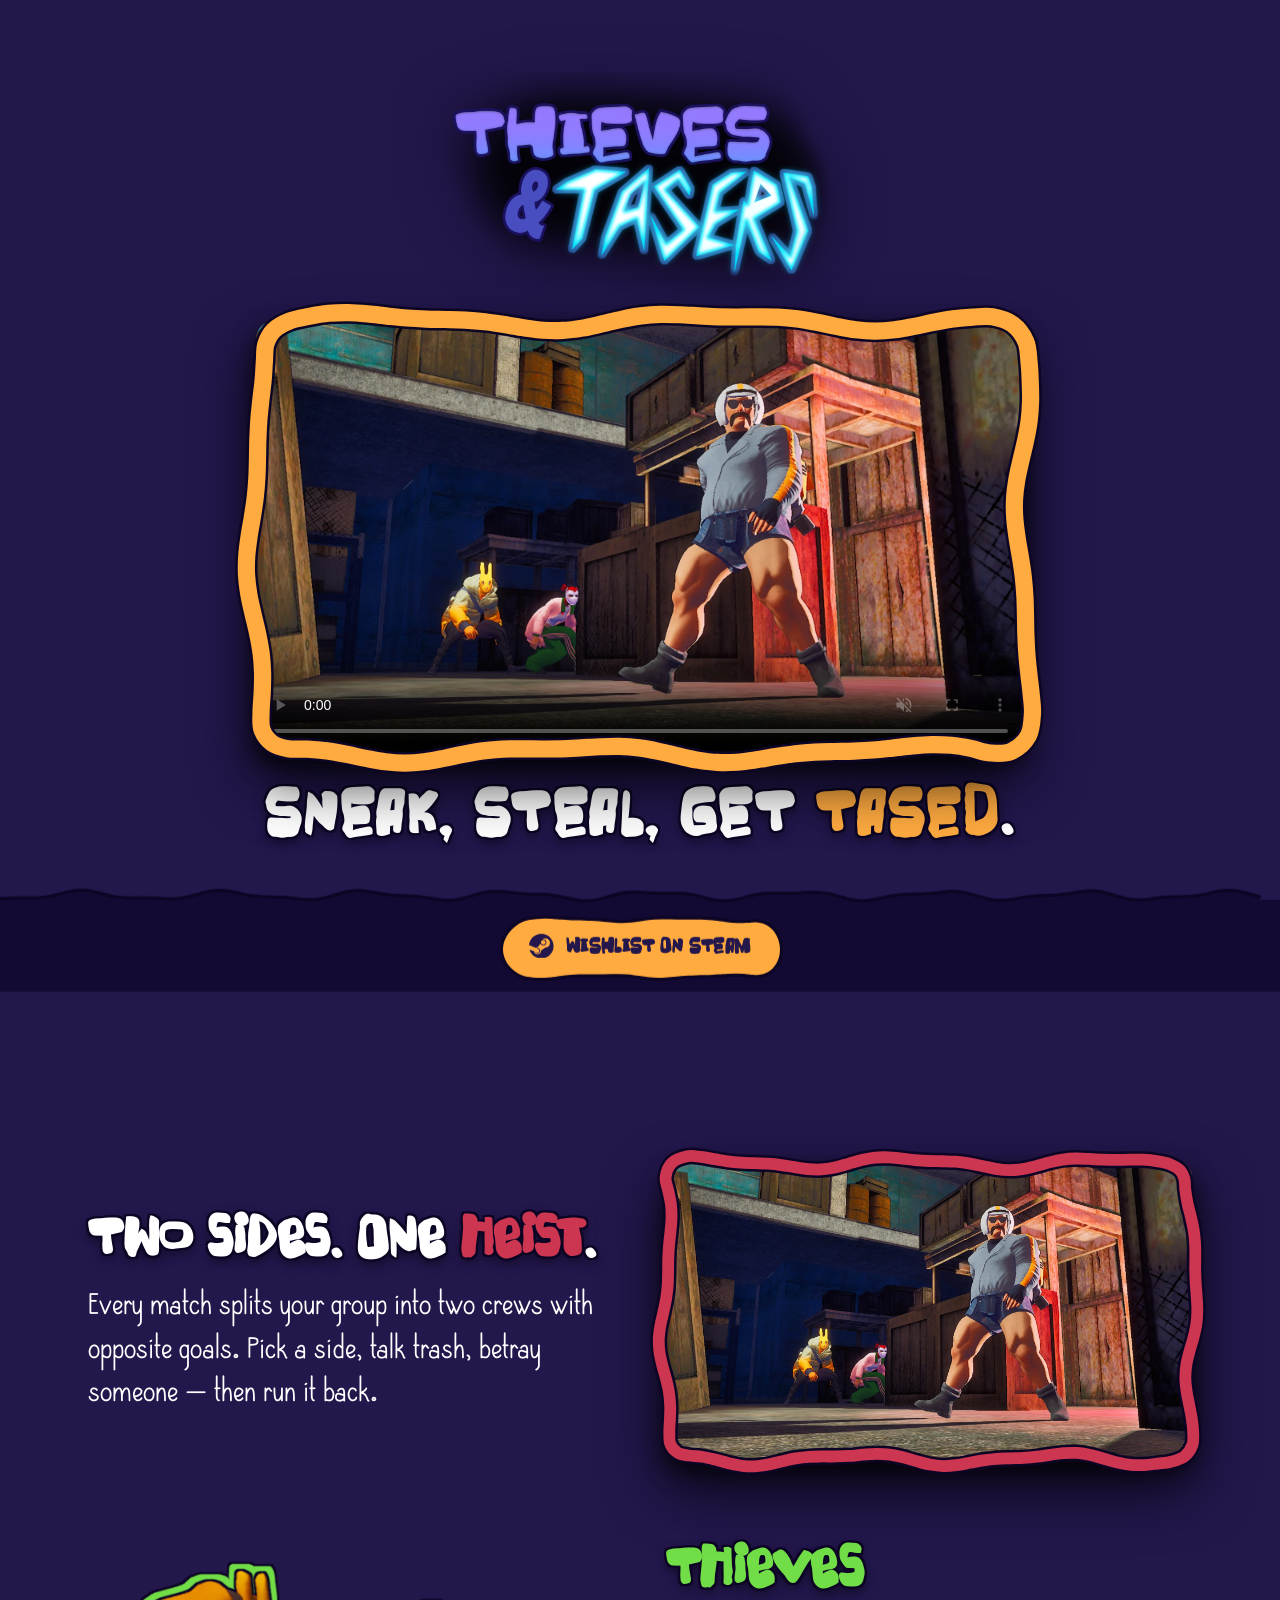
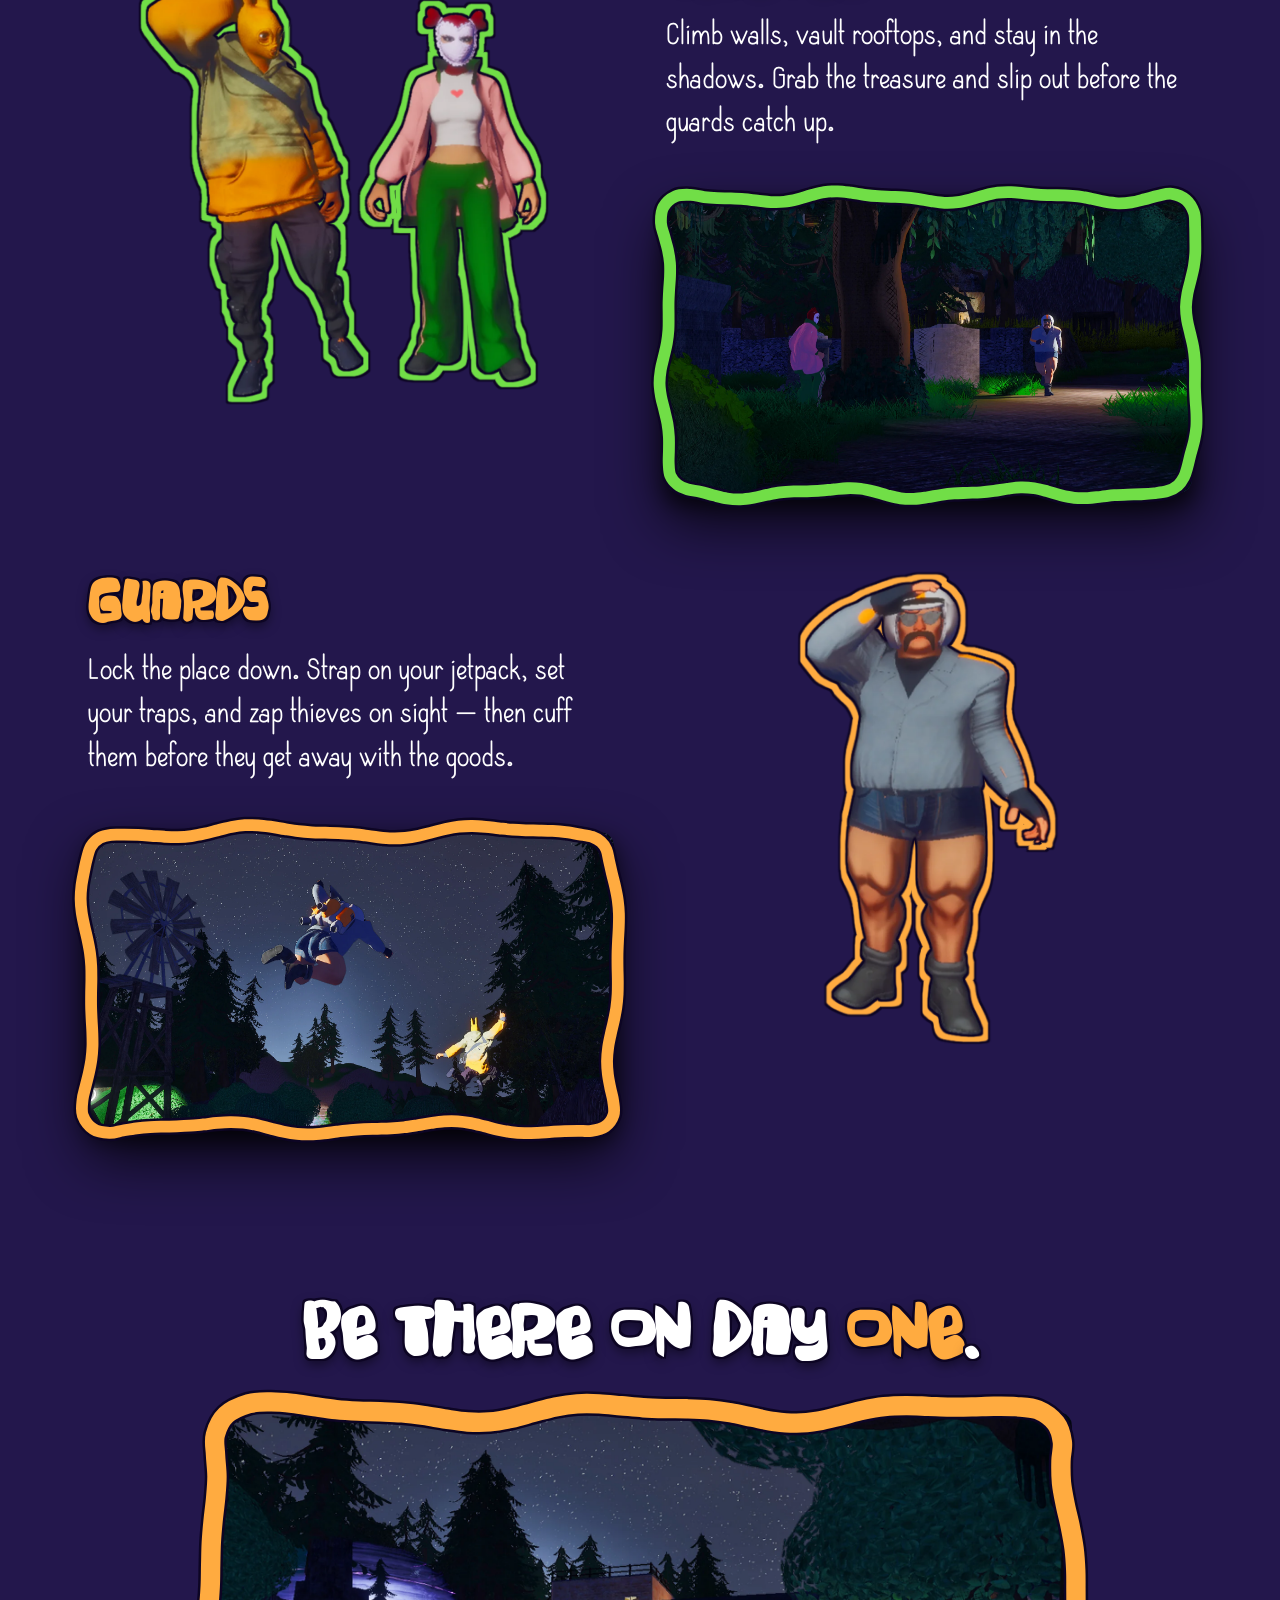
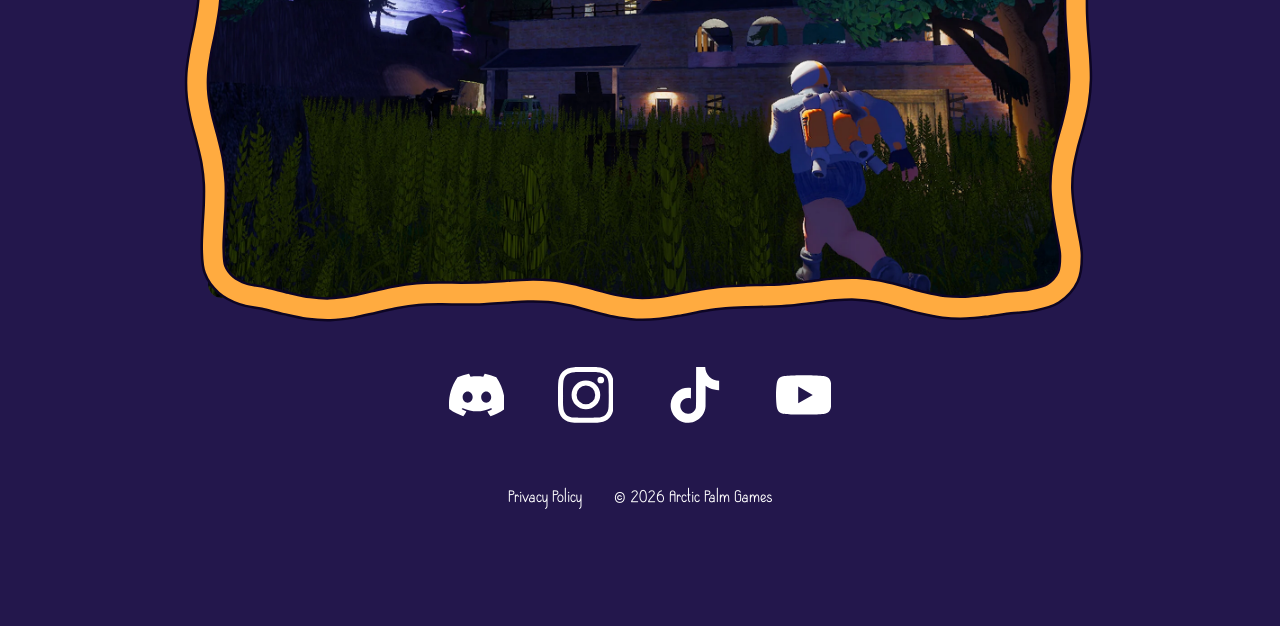
==== commit 9e86720d: "Wishbar vector button/edge, character outlines, clamped character parallax - Wishbar button is now a" ====
--- a/index.html
+++ b/index.html
@@ -50,9 +50,11 @@
   <!-- ===================== STICKY WISHLIST BAR ===================== -->
   <!-- Hidden until the hero scrolls out of view (toggled by JS). -->
   <div class="wishbar" id="wishbar" hidden>
+    <svg class="wishbar__edge" viewBox="0 0 1000 14" preserveAspectRatio="none" aria-hidden="true"><use href="#edge-cap" class="edge-fill"/><use href="#edge-top" class="edge-line"/></svg>
     <a class="wishbar__btn" data-wishlist href="#" target="_blank" rel="noopener">
       <svg class="wishbar__steam" viewBox="0 0 24 24" aria-hidden="true"><path fill="currentColor" d="M11.979 0C5.678 0 .511 4.86.022 11.037l6.432 2.658a3.39 3.39 0 0 1 1.912-.59c.063 0 .125.002.188.005l2.861-4.142v-.059a4.527 4.527 0 0 1 4.524-4.524 4.527 4.527 0 0 1 4.523 4.524 4.53 4.53 0 0 1-4.523 4.525h-.105l-4.076 2.91c0 .052.004.105.004.158a3.398 3.398 0 0 1-3.397 3.396 3.4 3.4 0 0 1-3.336-2.766L.436 15.27C1.862 20.307 6.486 24 11.979 24c6.627 0 11.999-5.373 11.999-12S18.605 0 11.979 0zM7.54 18.21l-1.473-.61a2.553 2.553 0 0 0 1.314 1.253 2.555 2.555 0 0 0 3.342-1.38 2.55 2.55 0 0 0 .002-1.95 2.544 2.544 0 0 0-1.4-1.392 2.55 2.55 0 0 0-1.94-.01l1.523.63a1.879 1.879 0 0 1 1.01 2.457 1.878 1.878 0 0 1-2.456 1.01l.005-.018zm9.39-9.937a3.016 3.016 0 0 0-3.012-3.012 3.016 3.016 0 0 0-3.011 3.012 3.015 3.015 0 0 0 3.011 3.011 3.015 3.015 0 0 0 3.012-3.011zm-5.268-.005a2.258 2.258 0 0 1 2.26-2.255 2.258 2.258 0 0 1 2.255 2.26 2.258 2.258 0 0 1-2.26 2.255 2.256 2.256 0 0 1-2.255-2.26z"/></svg>
       Wishlist on Steam
+      <svg class="wishbar__frame" viewBox="0 0 260 60" preserveAspectRatio="none" aria-hidden="true"><use href="#frame-pill"/></svg>
     </a>
   </div>
 
@@ -97,7 +99,7 @@
           <h2>Thieves</h2>
           <p>Climb walls, vault rooftops, and stay in the shadows. Grab the treasure and slip out before the guards catch up.</p>
         </div>
-        <div class="row__media row__media--character"><img src="assets/screenshots/thieves.webp" alt="Thief characters" loading="lazy" /></div>
+        <div class="row__media row__media--character"><img src="assets/screenshots/thieves.webp" alt="Thief characters" loading="lazy" data-parallax="0.08" /></div>
         <button class="row__media row__media--shot" data-shot><img src="assets/screenshots/thief_sneaking.webp" alt="A thief sneaking past a guard at night" loading="lazy" /><svg class="frame" viewBox="0 0 320 180" preserveAspectRatio="none" aria-hidden="true"><use href="#frame-3" class="frame__edge"/><use href="#frame-3" class="frame__fill"/></svg></button>
       </article>
 
@@ -107,7 +109,7 @@
           <h2>Guards</h2>
           <p>Lock the place down. Strap on your jetpack, set your traps, and zap thieves on sight — then cuff them before they get away with the goods.</p>
         </div>
-        <div class="row__media row__media--character"><img src="assets/screenshots/guard.webp" alt="Guard character" loading="lazy" /></div>
+        <div class="row__media row__media--character"><img src="assets/screenshots/guard.webp" alt="Guard character" loading="lazy" data-parallax="0.08" /></div>
         <button class="row__media row__media--shot" data-shot><img src="assets/screenshots/guard_running.webp" alt="A guard launching with a jetpack at night" loading="lazy" /><svg class="frame" viewBox="0 0 320 180" preserveAspectRatio="none" aria-hidden="true"><use href="#frame-4" class="frame__edge"/><use href="#frame-4" class="frame__fill"/></svg></button>
       </article>
     </section>
@@ -173,6 +175,9 @@
       <path id="frame-3" vector-effect="non-scaling-stroke" d="M 15.00 -1.31 C 17.90 -1.23 20.41 -0.25 23.12 0.09 C 25.82 0.42 28.53 0.57 31.24 0.70 C 33.94 0.83 36.65 0.77 39.36 0.87 C 42.06 0.97 44.77 1.08 47.47 1.30 C 50.18 1.52 52.89 1.93 55.59 2.22 C 58.30 2.51 61.01 2.94 63.71 3.05 C 66.42 3.16 69.12 3.17 71.83 2.88 C 74.54 2.59 77.24 1.97 79.95 1.31 C 82.66 0.66 85.36 -0.33 88.07 -1.04 C 90.77 -1.75 93.48 -2.54 96.19 -2.94 C 98.89 -3.34 101.60 -3.51 104.31 -3.46 C 107.01 -3.40 109.72 -2.98 112.42 -2.63 C 115.13 -2.28 117.84 -1.70 120.54 -1.34 C 123.25 -0.98 125.96 -0.66 128.66 -0.46 C 131.37 -0.26 134.07 -0.25 136.78 -0.14 C 139.49 -0.03 142.19 -0.01 144.90 0.20 C 147.61 0.41 150.31 0.75 153.02 1.14 C 155.72 1.53 158.43 2.14 161.14 2.54 C 163.84 2.94 166.55 3.42 169.26 3.53 C 171.96 3.63 174.67 3.53 177.37 3.17 C 180.08 2.82 182.79 2.07 185.49 1.38 C 188.20 0.69 190.91 -0.30 193.61 -0.97 C 196.32 -1.64 199.02 -2.30 201.73 -2.63 C 204.44 -2.96 207.14 -3.01 209.85 -2.94 C 212.56 -2.88 215.26 -2.50 217.97 -2.25 C 220.67 -2.00 223.38 -1.64 226.09 -1.44 C 228.79 -1.25 231.50 -1.17 234.21 -1.10 C 236.91 -1.02 239.62 -1.10 242.32 -0.98 C 245.03 -0.86 247.74 -0.72 250.44 -0.38 C 253.15 -0.04 255.86 0.53 258.56 1.06 C 261.27 1.59 263.97 2.36 266.68 2.82 C 269.39 3.29 272.09 3.75 274.80 3.82 C 277.51 3.90 280.21 3.68 282.92 3.27 C 285.62 2.86 288.33 2.05 291.04 1.37 C 293.74 0.69 296.40 -0.25 299.16 -0.80 C 301.91 -1.35 304.77 -2.35 307.59 -1.94 C 310.40 -1.52 313.83 -0.21 316.05 1.69 C 318.28 3.58 320.00 6.69 320.93 9.42 C 321.86 12.15 321.49 15.27 321.64 18.07 C 321.78 20.86 321.76 23.48 321.78 26.19 C 321.80 28.89 321.91 31.60 321.75 34.31 C 321.59 37.01 321.29 39.72 320.83 42.42 C 320.36 45.13 319.60 47.84 318.96 50.54 C 318.32 53.25 317.47 55.96 316.99 58.66 C 316.51 61.37 316.11 64.07 316.08 66.78 C 316.06 69.49 316.38 72.19 316.81 74.90 C 317.24 77.61 318.05 80.31 318.67 83.02 C 319.28 85.72 320.04 88.43 320.51 91.14 C 320.98 93.84 321.30 96.55 321.48 99.26 C 321.66 101.96 321.58 104.67 321.59 107.37 C 321.61 110.08 321.50 112.79 321.55 115.49 C 321.60 118.20 321.75 120.91 321.90 123.61 C 322.05 126.32 322.37 129.02 322.45 131.73 C 322.53 134.44 322.62 137.14 322.40 139.85 C 322.18 142.56 321.71 145.26 321.14 147.97 C 320.56 150.67 319.65 153.38 318.95 156.09 C 318.25 158.79 317.61 161.84 316.94 164.21 C 316.26 166.57 315.86 168.41 314.90 170.26 C 313.95 172.11 312.85 173.91 311.20 175.32 C 309.55 176.73 307.39 177.90 305.00 178.69 C 302.61 179.48 299.59 179.75 296.88 180.09 C 294.18 180.42 291.47 180.57 288.76 180.70 C 286.06 180.83 283.35 180.77 280.64 180.87 C 277.94 180.97 275.23 181.08 272.53 181.30 C 269.82 181.52 267.11 181.93 264.41 182.22 C 261.70 182.51 258.99 182.94 256.29 183.05 C 253.58 183.16 250.88 183.17 248.17 182.88 C 245.46 182.59 242.76 181.97 240.05 181.31 C 237.34 180.66 234.64 179.67 231.93 178.96 C 229.23 178.25 226.52 177.46 223.81 177.06 C 221.11 176.66 218.40 176.49 215.69 176.54 C 212.99 176.60 210.28 177.02 207.58 177.37 C 204.87 177.72 202.16 178.30 199.46 178.66 C 196.75 179.02 194.04 179.34 191.34 179.54 C 188.63 179.74 185.93 179.75 183.22 179.86 C 180.51 179.97 177.81 179.99 175.10 180.20 C 172.39 180.41 169.69 180.75 166.98 181.14 C 164.28 181.53 161.57 182.14 158.86 182.54 C 156.16 182.94 153.45 183.42 150.74 183.53 C 148.04 183.63 145.33 183.53 142.63 183.17 C 139.92 182.82 137.21 182.07 134.51 181.38 C 131.80 180.69 129.09 179.70 126.39 179.03 C 123.68 178.36 120.98 177.70 118.27 177.37 C 115.56 177.04 112.86 176.99 110.15 177.06 C 107.44 177.12 104.74 177.50 102.03 177.75 C 99.33 178.00 96.62 178.36 93.91 178.56 C 91.21 178.75 88.50 178.83 85.79 178.90 C 83.09 178.98 80.38 178.90 77.68 179.02 C 74.97 179.14 72.26 179.28 69.56 179.62 C 66.85 179.96 64.14 180.53 61.44 181.06 C 58.73 181.59 56.03 182.36 53.32 182.82 C 50.61 183.29 47.91 183.75 45.20 183.82 C 42.49 183.90 39.79 183.68 37.08 183.27 C 34.38 182.86 31.67 182.05 28.96 181.37 C 26.26 180.69 23.50 179.81 20.84 179.20 C 18.19 178.59 15.38 178.46 13.06 177.72 C 10.73 176.98 8.63 176.16 6.89 174.77 C 5.15 173.37 3.49 171.47 2.61 169.33 C 1.74 167.20 1.78 164.52 1.64 161.93 C 1.50 159.34 1.76 156.52 1.78 153.81 C 1.80 151.11 1.91 148.40 1.75 145.69 C 1.59 142.99 1.29 140.28 0.83 137.58 C 0.36 134.87 -0.40 132.16 -1.04 129.46 C -1.68 126.75 -2.53 124.04 -3.01 121.34 C -3.49 118.63 -3.89 115.93 -3.92 113.22 C -3.94 110.51 -3.62 107.81 -3.19 105.10 C -2.76 102.39 -1.95 99.69 -1.33 96.98 C -0.72 94.28 0.04 91.57 0.51 88.86 C 0.98 86.16 1.30 83.45 1.48 80.74 C 1.66 78.04 1.58 75.33 1.59 72.63 C 1.61 69.92 1.50 67.21 1.55 64.51 C 1.60 61.80 1.75 59.09 1.90 56.39 C 2.05 53.68 2.37 50.98 2.45 48.27 C 2.53 45.56 2.62 42.86 2.40 40.15 C 2.18 37.44 1.71 34.74 1.14 32.03 C 0.56 29.33 -0.35 26.62 -1.05 23.91 C -1.75 21.21 -2.97 18.75 -3.06 15.79 C -3.15 12.84 -3.06 8.88 -1.59 6.19 C -0.12 3.49 2.98 0.86 5.75 -0.39 C 8.51 -1.64 12.10 -1.39 15.00 -1.31 Z"/>
       <path id="frame-4" vector-effect="non-scaling-stroke" d="M 14.00 1.69 C 16.50 1.37 19.42 1.63 22.13 1.64 C 24.84 1.66 27.56 1.69 30.27 1.80 C 32.98 1.90 35.69 2.11 38.40 2.29 C 41.11 2.47 43.82 2.75 46.53 2.89 C 49.24 3.02 51.95 3.16 54.67 3.09 C 57.38 3.03 60.09 2.84 62.80 2.48 C 65.51 2.12 68.22 1.55 70.93 0.96 C 73.64 0.36 76.35 -0.44 79.06 -1.10 C 81.78 -1.76 84.49 -2.51 87.20 -3.01 C 89.91 -3.51 92.62 -3.93 95.33 -4.11 C 98.04 -4.28 100.75 -4.24 103.46 -4.08 C 106.17 -3.91 108.89 -3.49 111.60 -3.10 C 114.31 -2.70 117.02 -2.14 119.73 -1.71 C 122.44 -1.28 125.15 -0.82 127.86 -0.51 C 130.57 -0.19 133.28 0.02 136.00 0.18 C 138.71 0.34 141.42 0.36 144.13 0.44 C 146.84 0.51 149.55 0.52 152.26 0.64 C 154.97 0.76 157.68 0.92 160.39 1.17 C 163.11 1.42 165.82 1.79 168.53 2.13 C 171.24 2.47 173.95 2.92 176.66 3.21 C 179.37 3.50 182.08 3.79 184.79 3.86 C 187.50 3.92 190.22 3.85 192.93 3.58 C 195.64 3.31 198.35 2.81 201.06 2.25 C 203.77 1.69 206.48 0.90 209.19 0.21 C 211.90 -0.47 214.61 -1.27 217.33 -1.85 C 220.04 -2.42 222.75 -2.95 225.46 -3.25 C 228.17 -3.55 230.88 -3.66 233.59 -3.64 C 236.30 -3.62 239.01 -3.38 241.73 -3.14 C 244.44 -2.91 247.15 -2.51 249.86 -2.23 C 252.57 -1.95 255.28 -1.63 257.99 -1.43 C 260.70 -1.23 263.41 -1.12 266.12 -1.03 C 268.84 -0.94 271.55 -0.96 274.26 -0.89 C 276.97 -0.83 279.68 -0.80 282.39 -0.63 C 285.10 -0.46 287.81 -0.22 290.52 0.12 C 293.23 0.47 295.97 0.96 298.66 1.44 C 301.34 1.92 304.42 2.22 306.62 2.99 C 308.83 3.76 310.47 4.78 311.88 6.05 C 313.30 7.33 314.32 8.79 315.12 10.65 C 315.92 12.50 316.12 14.75 316.69 17.20 C 317.25 19.64 317.87 22.62 318.51 25.33 C 319.15 28.04 319.93 30.75 320.52 33.46 C 321.11 36.17 321.68 38.89 322.05 41.60 C 322.42 44.31 322.64 47.02 322.73 49.73 C 322.83 52.44 322.73 55.15 322.64 57.86 C 322.56 60.57 322.33 63.28 322.21 66.00 C 322.08 68.71 321.94 71.42 321.89 74.13 C 321.84 76.84 321.87 79.55 321.90 82.26 C 321.93 84.97 322.06 87.68 322.07 90.39 C 322.07 93.11 322.10 95.82 321.95 98.53 C 321.80 101.24 321.55 103.95 321.17 106.66 C 320.78 109.37 320.22 112.08 319.65 114.79 C 319.08 117.50 318.35 120.22 317.77 122.93 C 317.19 125.64 316.56 128.35 316.19 131.06 C 315.82 133.77 315.55 136.48 315.53 139.19 C 315.50 141.90 315.71 144.61 316.04 147.33 C 316.37 150.04 316.95 152.75 317.49 155.46 C 318.02 158.17 318.93 160.86 319.26 163.59 C 319.60 166.32 320.30 169.29 319.51 171.85 C 318.72 174.42 316.76 177.33 314.51 178.96 C 312.26 180.60 308.77 181.24 306.00 181.69 C 303.23 182.13 300.58 181.63 297.87 181.64 C 295.16 181.66 292.44 181.69 289.73 181.80 C 287.02 181.90 284.31 182.11 281.60 182.29 C 278.89 182.47 276.18 182.75 273.47 182.89 C 270.76 183.02 268.05 183.16 265.33 183.09 C 262.62 183.03 259.91 182.84 257.20 182.48 C 254.49 182.12 251.78 181.55 249.07 180.96 C 246.36 180.36 243.65 179.56 240.94 178.90 C 238.22 178.24 235.51 177.49 232.80 176.99 C 230.09 176.49 227.38 176.07 224.67 175.89 C 221.96 175.72 219.25 175.76 216.54 175.92 C 213.83 176.09 211.11 176.51 208.40 176.90 C 205.69 177.30 202.98 177.86 200.27 178.29 C 197.56 178.72 194.85 179.18 192.14 179.49 C 189.43 179.81 186.72 180.02 184.00 180.18 C 181.29 180.34 178.58 180.36 175.87 180.44 C 173.16 180.51 170.45 180.52 167.74 180.64 C 165.03 180.76 162.32 180.92 159.61 181.17 C 156.89 181.42 154.18 181.79 151.47 182.13 C 148.76 182.47 146.05 182.92 143.34 183.21 C 140.63 183.50 137.92 183.79 135.21 183.86 C 132.50 183.92 129.78 183.85 127.07 183.58 C 124.36 183.31 121.65 182.81 118.94 182.25 C 116.23 181.69 113.52 180.90 110.81 180.21 C 108.10 179.53 105.39 178.73 102.67 178.15 C 99.96 177.58 97.25 177.05 94.54 176.75 C 91.83 176.45 89.12 176.34 86.41 176.36 C 83.70 176.38 80.99 176.62 78.27 176.86 C 75.56 177.09 72.85 177.49 70.14 177.77 C 67.43 178.05 64.72 178.37 62.01 178.57 C 59.30 178.77 56.59 178.88 53.88 178.97 C 51.16 179.06 48.45 179.04 45.74 179.11 C 43.03 179.17 40.32 179.20 37.61 179.37 C 34.90 179.54 32.19 179.78 29.48 180.12 C 26.77 180.47 24.08 180.97 21.34 181.44 C 18.60 181.91 16.06 183.10 13.04 182.95 C 10.02 182.80 5.92 182.33 3.22 180.56 C 0.52 178.78 -2.07 175.27 -3.16 172.31 C -4.25 169.36 -3.59 165.74 -3.31 162.80 C -3.04 159.86 -2.13 157.38 -1.49 154.67 C -0.85 151.96 -0.07 149.25 0.52 146.54 C 1.11 143.83 1.68 141.11 2.05 138.40 C 2.42 135.69 2.64 132.98 2.73 130.27 C 2.83 127.56 2.73 124.85 2.64 122.14 C 2.56 119.43 2.33 116.72 2.21 114.00 C 2.08 111.29 1.94 108.58 1.89 105.87 C 1.84 103.16 1.87 100.45 1.90 97.74 C 1.93 95.03 2.06 92.32 2.07 89.61 C 2.07 86.89 2.10 84.18 1.95 81.47 C 1.80 78.76 1.55 76.05 1.17 73.34 C 0.78 70.63 0.22 67.92 -0.35 65.21 C -0.92 62.50 -1.65 59.78 -2.23 57.07 C -2.81 54.36 -3.44 51.65 -3.81 48.94 C -4.18 46.23 -4.45 43.52 -4.47 40.81 C -4.50 38.10 -4.29 35.39 -3.96 32.67 C -3.63 29.96 -3.05 27.25 -2.51 24.54 C -1.98 21.83 -1.46 19.04 -0.74 16.41 C -0.02 13.77 0.50 10.86 1.82 8.72 C 3.13 6.58 5.11 4.73 7.15 3.56 C 9.18 2.39 11.50 2.01 14.00 1.69 Z"/>
       <path id="frame-5" vector-effect="non-scaling-stroke" d="M 15.00 -3.05 C 17.74 -3.86 20.41 -3.72 23.12 -3.75 C 25.82 -3.77 28.53 -3.50 31.24 -3.20 C 33.94 -2.91 36.65 -2.38 39.36 -1.99 C 42.06 -1.60 44.77 -1.16 47.47 -0.88 C 50.18 -0.60 52.89 -0.44 55.59 -0.30 C 58.30 -0.17 61.01 -0.18 63.71 -0.08 C 66.42 0.03 69.12 0.10 71.83 0.32 C 74.54 0.55 77.24 0.90 79.95 1.29 C 82.66 1.68 85.36 2.25 88.07 2.65 C 90.77 3.05 93.48 3.52 96.19 3.70 C 98.89 3.87 101.60 3.91 104.31 3.68 C 107.01 3.46 109.72 2.94 112.42 2.35 C 115.13 1.77 117.84 0.89 120.54 0.18 C 123.25 -0.53 125.96 -1.36 128.66 -1.89 C 131.37 -2.43 134.07 -2.85 136.78 -3.04 C 139.49 -3.22 142.19 -3.15 144.90 -3.03 C 147.61 -2.90 150.31 -2.55 153.02 -2.31 C 155.72 -2.07 158.43 -1.76 161.14 -1.58 C 163.84 -1.41 166.55 -1.33 169.26 -1.26 C 171.96 -1.20 174.67 -1.27 177.37 -1.19 C 180.08 -1.12 182.79 -1.06 185.49 -0.82 C 188.20 -0.57 190.91 -0.18 193.61 0.29 C 196.32 0.75 199.02 1.44 201.73 1.98 C 204.44 2.52 207.14 3.19 209.85 3.55 C 212.56 3.91 215.26 4.18 217.97 4.14 C 220.67 4.11 223.38 3.79 226.09 3.34 C 228.79 2.90 231.50 2.13 234.21 1.48 C 236.91 0.82 239.62 -0.01 242.32 -0.59 C 245.03 -1.16 247.74 -1.68 250.44 -1.98 C 253.15 -2.28 255.86 -2.36 258.56 -2.38 C 261.27 -2.40 263.97 -2.21 266.68 -2.11 C 269.39 -2.02 272.09 -1.86 274.80 -1.82 C 277.51 -1.78 280.21 -1.82 282.92 -1.88 C 285.62 -1.93 288.33 -2.11 291.04 -2.13 C 293.74 -2.14 296.43 -2.21 299.16 -1.98 C 301.88 -1.75 304.93 -1.79 307.41 -0.77 C 309.88 0.26 312.50 2.20 314.00 4.16 C 315.50 6.12 316.10 8.68 316.42 11.00 C 316.74 13.32 315.97 15.54 315.92 18.07 C 315.86 20.60 315.84 23.48 316.10 26.19 C 316.37 28.89 316.96 31.60 317.50 34.31 C 318.04 37.01 318.79 39.72 319.34 42.42 C 319.88 45.13 320.42 47.84 320.77 50.54 C 321.11 53.25 321.28 55.96 321.39 58.66 C 321.51 61.37 321.43 64.07 321.46 66.78 C 321.49 69.49 321.45 72.19 321.54 74.90 C 321.64 77.61 321.83 80.31 322.02 83.02 C 322.21 85.72 322.54 88.43 322.70 91.14 C 322.86 93.84 323.04 96.55 322.96 99.26 C 322.88 101.96 322.64 104.67 322.21 107.37 C 321.78 110.08 321.07 112.79 320.40 115.49 C 319.73 118.20 318.82 120.91 318.17 123.61 C 317.52 126.32 316.85 129.02 316.50 131.73 C 316.15 134.44 316.00 137.14 316.07 139.85 C 316.14 142.56 316.52 145.26 316.90 147.97 C 317.28 150.67 317.90 153.38 318.35 156.09 C 318.80 158.79 319.59 161.53 319.61 164.21 C 319.63 166.88 319.58 169.81 318.47 172.16 C 317.37 174.50 315.22 176.82 312.97 178.27 C 310.73 179.71 307.68 180.25 305.00 180.82 C 302.32 181.38 299.59 181.32 296.88 181.65 C 294.18 181.98 291.47 182.47 288.76 182.79 C 286.06 183.11 283.35 183.49 280.64 183.57 C 277.94 183.65 275.23 183.58 272.53 183.28 C 269.82 182.97 267.11 182.37 264.41 181.74 C 261.70 181.11 258.99 180.20 256.29 179.49 C 253.58 178.78 250.88 177.99 248.17 177.50 C 245.46 177.01 242.76 176.67 240.05 176.56 C 237.34 176.44 234.64 176.62 231.93 176.82 C 229.23 177.03 226.52 177.47 223.81 177.79 C 221.11 178.10 218.40 178.48 215.69 178.72 C 212.99 178.95 210.28 179.08 207.58 179.18 C 204.87 179.29 202.16 179.26 199.46 179.36 C 196.75 179.45 194.04 179.53 191.34 179.77 C 188.63 180.02 185.93 180.40 183.22 180.83 C 180.51 181.26 177.81 181.90 175.10 182.37 C 172.39 182.85 169.69 183.42 166.98 183.69 C 164.28 183.96 161.57 184.11 158.86 183.98 C 156.16 183.84 153.45 183.42 150.74 182.90 C 148.04 182.37 145.33 181.54 142.63 180.85 C 139.92 180.16 137.21 179.32 134.51 178.75 C 131.80 178.19 129.09 177.71 126.39 177.46 C 123.68 177.21 120.98 177.20 118.27 177.25 C 115.56 177.29 112.86 177.56 110.15 177.73 C 107.44 177.89 104.74 178.13 102.03 178.24 C 99.33 178.35 96.62 178.37 93.91 178.38 C 91.21 178.39 88.50 178.27 85.79 178.31 C 83.09 178.34 80.38 178.36 77.68 178.59 C 74.97 178.82 72.26 179.20 69.56 179.69 C 66.85 180.17 64.14 180.89 61.44 181.49 C 58.73 182.09 56.03 182.83 53.32 183.28 C 50.61 183.73 47.91 184.11 45.20 184.18 C 42.49 184.25 39.79 184.04 37.08 183.68 C 34.38 183.32 31.67 182.64 28.96 182.03 C 26.26 181.43 23.51 180.65 20.84 180.06 C 18.17 179.47 15.31 179.30 12.94 178.47 C 10.58 177.63 8.37 176.59 6.64 175.07 C 4.92 173.55 3.39 171.54 2.58 169.35 C 1.76 167.16 1.84 164.52 1.74 161.93 C 1.65 159.34 1.89 156.52 2.01 153.81 C 2.13 151.11 2.38 148.40 2.47 145.69 C 2.55 142.99 2.65 140.28 2.51 137.58 C 2.36 134.87 2.05 132.16 1.59 129.46 C 1.13 126.75 0.39 124.04 -0.27 121.34 C -0.94 118.63 -1.81 115.93 -2.41 113.22 C -3.00 110.51 -3.59 107.81 -3.85 105.10 C -4.12 102.39 -4.14 99.69 -3.98 96.98 C -3.81 94.28 -3.32 91.57 -2.86 88.86 C -2.40 86.16 -1.70 83.45 -1.20 80.74 C -0.70 78.04 -0.17 75.33 0.17 72.63 C 0.51 69.92 0.69 67.21 0.83 64.51 C 0.97 61.80 0.93 59.09 1.00 56.39 C 1.07 53.68 1.08 50.98 1.23 48.27 C 1.38 45.56 1.63 42.86 1.90 40.15 C 2.16 37.44 2.57 34.74 2.81 32.03 C 3.05 29.33 3.33 26.62 3.32 23.91 C 3.32 21.21 2.88 18.37 2.78 15.79 C 2.68 13.22 2.06 10.91 2.71 8.47 C 3.35 6.03 4.61 3.05 6.66 1.13 C 8.71 -0.79 12.26 -2.23 15.00 -3.05 Z"/>
+      <path id="frame-pill" vector-effect="non-scaling-stroke" d="M 30.00 3.27 C 32.32 2.79 34.69 2.62 37.04 2.43 C 39.39 2.24 41.74 2.15 44.08 2.13 C 46.43 2.12 48.78 2.25 51.13 2.37 C 53.47 2.49 55.82 2.71 58.17 2.87 C 60.52 3.03 62.86 3.21 65.21 3.33 C 67.56 3.44 69.90 3.51 72.25 3.58 C 74.60 3.64 76.95 3.65 79.29 3.72 C 81.64 3.78 83.99 3.84 86.34 3.97 C 88.68 4.10 91.03 4.29 93.38 4.51 C 95.73 4.72 98.07 5.02 100.42 5.25 C 102.77 5.48 105.12 5.75 107.46 5.89 C 109.81 6.03 112.16 6.12 114.50 6.08 C 116.85 6.04 119.20 5.88 121.55 5.65 C 123.89 5.43 126.24 5.06 128.59 4.74 C 130.94 4.42 133.28 4.01 135.63 3.72 C 137.98 3.42 140.33 3.15 142.67 2.97 C 145.02 2.80 147.37 2.73 149.71 2.69 C 152.06 2.65 154.41 2.72 156.76 2.76 C 159.10 2.80 161.45 2.89 163.80 2.93 C 166.15 2.96 168.49 2.97 170.84 2.97 C 173.19 2.96 175.54 2.90 177.88 2.89 C 180.23 2.89 182.58 2.85 184.92 2.92 C 187.27 2.99 189.62 3.10 191.97 3.29 C 194.31 3.49 196.66 3.78 199.01 4.08 C 201.36 4.38 203.70 4.77 206.05 5.07 C 208.40 5.37 210.75 5.69 213.09 5.87 C 215.44 6.05 217.79 6.15 220.13 6.14 C 222.48 6.12 224.86 5.91 227.18 5.78 C 229.49 5.65 231.76 5.20 234.04 5.34 C 236.31 5.48 238.66 5.83 240.82 6.59 C 242.99 7.36 245.18 8.51 247.04 9.93 C 248.90 11.35 250.61 13.17 251.98 15.09 C 253.35 17.02 254.45 19.24 255.26 21.49 C 256.06 23.73 256.59 26.15 256.82 28.54 C 257.04 30.94 257.00 33.45 256.60 35.85 C 256.20 38.25 255.48 40.74 254.40 42.94 C 253.32 45.14 251.84 47.32 250.12 49.06 C 248.40 50.80 246.24 52.32 244.06 53.37 C 241.89 54.43 239.40 55.08 237.05 55.40 C 234.71 55.71 232.35 55.43 230.00 55.27 C 227.65 55.11 225.31 54.62 222.96 54.43 C 220.61 54.24 218.26 54.15 215.92 54.13 C 213.57 54.12 211.22 54.25 208.87 54.37 C 206.53 54.49 204.18 54.71 201.83 54.87 C 199.48 55.03 197.14 55.21 194.79 55.33 C 192.44 55.44 190.10 55.51 187.75 55.58 C 185.40 55.64 183.05 55.65 180.71 55.72 C 178.36 55.78 176.01 55.84 173.66 55.97 C 171.32 56.10 168.97 56.29 166.62 56.51 C 164.27 56.72 161.93 57.02 159.58 57.25 C 157.23 57.48 154.88 57.75 152.54 57.89 C 150.19 58.03 147.84 58.12 145.50 58.08 C 143.15 58.04 140.80 57.88 138.45 57.65 C 136.11 57.43 133.76 57.06 131.41 56.74 C 129.06 56.42 126.72 56.01 124.37 55.72 C 122.02 55.42 119.67 55.15 117.33 54.97 C 114.98 54.80 112.63 54.73 110.29 54.69 C 107.94 54.65 105.59 54.72 103.24 54.76 C 100.90 54.80 98.55 54.89 96.20 54.93 C 93.85 54.96 91.51 54.97 89.16 54.97 C 86.81 54.96 84.46 54.90 82.12 54.89 C 79.77 54.89 77.42 54.85 75.08 54.92 C 72.73 54.99 70.38 55.10 68.03 55.29 C 65.69 55.49 63.34 55.78 60.99 56.08 C 58.64 56.38 56.30 56.77 53.95 57.07 C 51.60 57.37 49.25 57.69 46.91 57.87 C 44.56 58.05 42.21 58.15 39.87 58.14 C 37.52 58.12 35.19 58.02 32.82 57.78 C 30.45 57.53 27.94 57.32 25.64 56.66 C 23.33 55.99 21.04 54.97 19.00 53.79 C 16.96 52.61 15.06 51.16 13.38 49.57 C 11.71 47.99 10.18 46.19 8.94 44.28 C 7.71 42.37 6.66 40.25 5.98 38.10 C 5.31 35.94 4.92 33.60 4.89 31.36 C 4.86 29.13 5.22 26.81 5.81 24.68 C 6.41 22.55 7.37 20.48 8.46 18.58 C 9.55 16.69 10.90 14.93 12.37 13.30 C 13.83 11.67 15.46 10.15 17.25 8.82 C 19.05 7.48 21.02 6.22 23.14 5.29 C 25.26 4.37 27.68 3.75 30.00 3.27 Z"/>
+      <path id="edge-cap" d="M 0.00 7.01 C 1.39 7.25 5.56 8.19 8.33 8.46 C 11.11 8.72 13.89 8.67 16.67 8.61 C 19.44 8.54 22.22 8.22 25.00 8.07 C 27.78 7.91 30.56 7.75 33.33 7.70 C 36.11 7.64 38.89 7.76 41.67 7.76 C 44.44 7.75 47.22 7.86 50.00 7.69 C 52.78 7.51 55.56 7.21 58.33 6.72 C 61.11 6.24 63.89 5.44 66.67 4.78 C 69.44 4.11 72.22 3.22 75.00 2.72 C 77.78 2.23 80.56 1.82 83.33 1.80 C 86.11 1.79 88.89 2.15 91.67 2.63 C 94.44 3.11 97.22 3.99 100.00 4.67 C 102.78 5.35 105.56 6.19 108.33 6.71 C 111.11 7.22 113.89 7.58 116.67 7.77 C 119.44 7.96 122.22 7.87 125.00 7.87 C 127.78 7.86 130.56 7.71 133.33 7.73 C 136.11 7.75 138.89 7.87 141.67 8.00 C 144.44 8.12 147.22 8.43 150.00 8.50 C 152.78 8.56 155.56 8.64 158.33 8.40 C 161.11 8.17 163.89 7.67 166.67 7.07 C 169.44 6.46 172.22 5.50 175.00 4.76 C 177.78 4.02 180.56 3.11 183.33 2.64 C 186.11 2.16 188.89 1.86 191.67 1.90 C 194.44 1.93 197.22 2.38 200.00 2.84 C 202.78 3.31 205.56 4.12 208.33 4.69 C 211.11 5.26 213.89 5.88 216.67 6.26 C 219.44 6.63 222.22 6.81 225.00 6.95 C 227.78 7.09 230.56 7.02 233.33 7.10 C 236.11 7.19 238.89 7.27 241.67 7.47 C 244.44 7.68 247.22 8.07 250.00 8.35 C 252.78 8.63 255.56 9.07 258.33 9.17 C 261.11 9.27 263.89 9.27 266.67 8.95 C 269.44 8.63 272.22 7.97 275.00 7.27 C 277.78 6.57 280.56 5.51 283.33 4.76 C 286.11 4.00 288.89 3.16 291.67 2.74 C 294.44 2.31 297.22 2.15 300.00 2.22 C 302.78 2.29 305.56 2.76 308.33 3.17 C 311.11 3.57 313.89 4.23 316.67 4.64 C 319.44 5.06 322.22 5.44 325.00 5.67 C 327.78 5.91 330.56 5.94 333.33 6.06 C 336.11 6.18 338.89 6.18 341.67 6.39 C 344.44 6.60 347.22 6.92 350.00 7.31 C 352.78 7.70 355.56 8.32 358.33 8.72 C 361.11 9.12 363.89 9.61 366.67 9.71 C 369.44 9.80 372.22 9.69 375.00 9.29 C 377.78 8.90 380.56 8.10 383.33 7.35 C 386.11 6.61 388.89 5.54 391.67 4.82 C 394.44 4.10 397.22 3.39 400.00 3.04 C 402.78 2.69 405.56 2.65 408.33 2.73 C 411.11 2.82 413.89 3.25 416.67 3.55 C 419.44 3.85 422.22 4.28 425.00 4.52 C 427.78 4.76 430.56 4.88 433.33 4.99 C 436.11 5.09 438.89 5.02 441.67 5.15 C 444.44 5.28 447.22 5.42 450.00 5.77 C 452.78 6.11 455.56 6.69 458.33 7.23 C 461.11 7.78 463.89 8.58 466.67 9.05 C 469.44 9.52 472.22 10.00 475.00 10.06 C 477.78 10.13 480.56 9.88 483.33 9.43 C 486.11 8.98 488.89 8.10 491.67 7.36 C 494.44 6.62 497.22 5.63 500.00 4.99 C 502.78 4.35 505.56 3.81 508.33 3.54 C 511.11 3.28 513.89 3.33 516.67 3.39 C 519.44 3.46 522.22 3.78 525.00 3.93 C 527.78 4.09 530.56 4.25 533.33 4.30 C 536.11 4.36 538.89 4.24 541.67 4.24 C 544.44 4.25 547.22 4.14 550.00 4.31 C 552.78 4.49 555.56 4.79 558.33 5.28 C 561.11 5.76 563.89 6.56 566.67 7.22 C 569.44 7.89 572.22 8.78 575.00 9.28 C 577.78 9.77 580.56 10.18 583.33 10.20 C 586.11 10.21 588.89 9.85 591.67 9.37 C 594.44 8.89 597.22 8.01 600.00 7.33 C 602.78 6.65 605.56 5.81 608.33 5.29 C 611.11 4.78 613.89 4.42 616.67 4.23 C 619.44 4.04 622.22 4.13 625.00 4.13 C 627.78 4.14 630.56 4.29 633.33 4.27 C 636.11 4.25 638.89 4.13 641.67 4.00 C 644.44 3.88 647.22 3.57 650.00 3.50 C 652.78 3.44 655.56 3.36 658.33 3.60 C 661.11 3.83 663.89 4.33 666.67 4.93 C 669.44 5.54 672.22 6.50 675.00 7.24 C 677.78 7.98 680.56 8.89 683.33 9.36 C 686.11 9.84 688.89 10.14 691.67 10.10 C 694.44 10.07 697.22 9.62 700.00 9.16 C 702.78 8.69 705.56 7.88 708.33 7.31 C 711.11 6.74 713.89 6.12 716.67 5.74 C 719.44 5.37 722.22 5.19 725.00 5.05 C 727.78 4.91 730.56 4.98 733.33 4.90 C 736.11 4.81 738.89 4.73 741.67 4.53 C 744.44 4.32 747.22 3.93 750.00 3.65 C 752.78 3.37 755.56 2.93 758.33 2.83 C 761.11 2.73 763.89 2.73 766.67 3.05 C 769.44 3.37 772.22 4.03 775.00 4.73 C 777.78 5.43 780.56 6.49 783.33 7.24 C 786.11 8.00 788.89 8.84 791.67 9.26 C 794.44 9.69 797.22 9.85 800.00 9.78 C 802.78 9.71 805.56 9.24 808.33 8.83 C 811.11 8.43 813.89 7.77 816.67 7.36 C 819.44 6.94 822.22 6.56 825.00 6.33 C 827.78 6.09 830.56 6.06 833.33 5.94 C 836.11 5.82 838.89 5.82 841.67 5.61 C 844.44 5.40 847.22 5.08 850.00 4.69 C 852.78 4.30 855.56 3.68 858.33 3.28 C 861.11 2.88 863.89 2.39 866.67 2.29 C 869.44 2.20 872.22 2.31 875.00 2.71 C 877.78 3.10 880.56 3.90 883.33 4.65 C 886.11 5.39 888.89 6.46 891.67 7.18 C 894.44 7.90 897.22 8.61 900.00 8.96 C 902.78 9.31 905.56 9.35 908.33 9.27 C 911.11 9.18 913.89 8.75 916.67 8.45 C 919.44 8.15 922.22 7.72 925.00 7.48 C 927.78 7.24 930.56 7.12 933.33 7.01 C 936.11 6.91 938.89 6.98 941.67 6.85 C 944.44 6.72 947.22 6.58 950.00 6.23 C 952.78 5.89 955.56 5.31 958.33 4.77 C 961.11 4.22 963.89 3.42 966.67 2.95 C 969.44 2.48 972.22 2.00 975.00 1.94 C 977.78 1.87 980.56 2.12 983.33 2.57 C 986.11 3.02 988.89 3.90 991.67 4.64 C 994.44 5.38 998.61 6.62 1000.00 7.01 L 1000 14 L 0 14 Z"/>
+      <path id="edge-top" vector-effect="non-scaling-stroke" d="M 0.00 7.01 C 1.39 7.25 5.56 8.19 8.33 8.46 C 11.11 8.72 13.89 8.67 16.67 8.61 C 19.44 8.54 22.22 8.22 25.00 8.07 C 27.78 7.91 30.56 7.75 33.33 7.70 C 36.11 7.64 38.89 7.76 41.67 7.76 C 44.44 7.75 47.22 7.86 50.00 7.69 C 52.78 7.51 55.56 7.21 58.33 6.72 C 61.11 6.24 63.89 5.44 66.67 4.78 C 69.44 4.11 72.22 3.22 75.00 2.72 C 77.78 2.23 80.56 1.82 83.33 1.80 C 86.11 1.79 88.89 2.15 91.67 2.63 C 94.44 3.11 97.22 3.99 100.00 4.67 C 102.78 5.35 105.56 6.19 108.33 6.71 C 111.11 7.22 113.89 7.58 116.67 7.77 C 119.44 7.96 122.22 7.87 125.00 7.87 C 127.78 7.86 130.56 7.71 133.33 7.73 C 136.11 7.75 138.89 7.87 141.67 8.00 C 144.44 8.12 147.22 8.43 150.00 8.50 C 152.78 8.56 155.56 8.64 158.33 8.40 C 161.11 8.17 163.89 7.67 166.67 7.07 C 169.44 6.46 172.22 5.50 175.00 4.76 C 177.78 4.02 180.56 3.11 183.33 2.64 C 186.11 2.16 188.89 1.86 191.67 1.90 C 194.44 1.93 197.22 2.38 200.00 2.84 C 202.78 3.31 205.56 4.12 208.33 4.69 C 211.11 5.26 213.89 5.88 216.67 6.26 C 219.44 6.63 222.22 6.81 225.00 6.95 C 227.78 7.09 230.56 7.02 233.33 7.10 C 236.11 7.19 238.89 7.27 241.67 7.47 C 244.44 7.68 247.22 8.07 250.00 8.35 C 252.78 8.63 255.56 9.07 258.33 9.17 C 261.11 9.27 263.89 9.27 266.67 8.95 C 269.44 8.63 272.22 7.97 275.00 7.27 C 277.78 6.57 280.56 5.51 283.33 4.76 C 286.11 4.00 288.89 3.16 291.67 2.74 C 294.44 2.31 297.22 2.15 300.00 2.22 C 302.78 2.29 305.56 2.76 308.33 3.17 C 311.11 3.57 313.89 4.23 316.67 4.64 C 319.44 5.06 322.22 5.44 325.00 5.67 C 327.78 5.91 330.56 5.94 333.33 6.06 C 336.11 6.18 338.89 6.18 341.67 6.39 C 344.44 6.60 347.22 6.92 350.00 7.31 C 352.78 7.70 355.56 8.32 358.33 8.72 C 361.11 9.12 363.89 9.61 366.67 9.71 C 369.44 9.80 372.22 9.69 375.00 9.29 C 377.78 8.90 380.56 8.10 383.33 7.35 C 386.11 6.61 388.89 5.54 391.67 4.82 C 394.44 4.10 397.22 3.39 400.00 3.04 C 402.78 2.69 405.56 2.65 408.33 2.73 C 411.11 2.82 413.89 3.25 416.67 3.55 C 419.44 3.85 422.22 4.28 425.00 4.52 C 427.78 4.76 430.56 4.88 433.33 4.99 C 436.11 5.09 438.89 5.02 441.67 5.15 C 444.44 5.28 447.22 5.42 450.00 5.77 C 452.78 6.11 455.56 6.69 458.33 7.23 C 461.11 7.78 463.89 8.58 466.67 9.05 C 469.44 9.52 472.22 10.00 475.00 10.06 C 477.78 10.13 480.56 9.88 483.33 9.43 C 486.11 8.98 488.89 8.10 491.67 7.36 C 494.44 6.62 497.22 5.63 500.00 4.99 C 502.78 4.35 505.56 3.81 508.33 3.54 C 511.11 3.28 513.89 3.33 516.67 3.39 C 519.44 3.46 522.22 3.78 525.00 3.93 C 527.78 4.09 530.56 4.25 533.33 4.30 C 536.11 4.36 538.89 4.24 541.67 4.24 C 544.44 4.25 547.22 4.14 550.00 4.31 C 552.78 4.49 555.56 4.79 558.33 5.28 C 561.11 5.76 563.89 6.56 566.67 7.22 C 569.44 7.89 572.22 8.78 575.00 9.28 C 577.78 9.77 580.56 10.18 583.33 10.20 C 586.11 10.21 588.89 9.85 591.67 9.37 C 594.44 8.89 597.22 8.01 600.00 7.33 C 602.78 6.65 605.56 5.81 608.33 5.29 C 611.11 4.78 613.89 4.42 616.67 4.23 C 619.44 4.04 622.22 4.13 625.00 4.13 C 627.78 4.14 630.56 4.29 633.33 4.27 C 636.11 4.25 638.89 4.13 641.67 4.00 C 644.44 3.88 647.22 3.57 650.00 3.50 C 652.78 3.44 655.56 3.36 658.33 3.60 C 661.11 3.83 663.89 4.33 666.67 4.93 C 669.44 5.54 672.22 6.50 675.00 7.24 C 677.78 7.98 680.56 8.89 683.33 9.36 C 686.11 9.84 688.89 10.14 691.67 10.10 C 694.44 10.07 697.22 9.62 700.00 9.16 C 702.78 8.69 705.56 7.88 708.33 7.31 C 711.11 6.74 713.89 6.12 716.67 5.74 C 719.44 5.37 722.22 5.19 725.00 5.05 C 727.78 4.91 730.56 4.98 733.33 4.90 C 736.11 4.81 738.89 4.73 741.67 4.53 C 744.44 4.32 747.22 3.93 750.00 3.65 C 752.78 3.37 755.56 2.93 758.33 2.83 C 761.11 2.73 763.89 2.73 766.67 3.05 C 769.44 3.37 772.22 4.03 775.00 4.73 C 777.78 5.43 780.56 6.49 783.33 7.24 C 786.11 8.00 788.89 8.84 791.67 9.26 C 794.44 9.69 797.22 9.85 800.00 9.78 C 802.78 9.71 805.56 9.24 808.33 8.83 C 811.11 8.43 813.89 7.77 816.67 7.36 C 819.44 6.94 822.22 6.56 825.00 6.33 C 827.78 6.09 830.56 6.06 833.33 5.94 C 836.11 5.82 838.89 5.82 841.67 5.61 C 844.44 5.40 847.22 5.08 850.00 4.69 C 852.78 4.30 855.56 3.68 858.33 3.28 C 861.11 2.88 863.89 2.39 866.67 2.29 C 869.44 2.20 872.22 2.31 875.00 2.71 C 877.78 3.10 880.56 3.90 883.33 4.65 C 886.11 5.39 888.89 6.46 891.67 7.18 C 894.44 7.90 897.22 8.61 900.00 8.96 C 902.78 9.31 905.56 9.35 908.33 9.27 C 911.11 9.18 913.89 8.75 916.67 8.45 C 919.44 8.15 922.22 7.72 925.00 7.48 C 927.78 7.24 930.56 7.12 933.33 7.01 C 936.11 6.91 938.89 6.98 941.67 6.85 C 944.44 6.72 947.22 6.58 950.00 6.23 C 952.78 5.89 955.56 5.31 958.33 4.77 C 961.11 4.22 963.89 3.42 966.67 2.95 C 969.44 2.48 972.22 2.00 975.00 1.94 C 977.78 1.87 980.56 2.12 983.33 2.57 C 986.11 3.02 988.89 3.90 991.67 4.64 C 994.44 5.38 998.61 6.62 1000.00 7.01"/>
     </defs>
     <!-- Hand-drawn border: wobbles the stroke of image frames -->
     <filter id="hand-drawn" x="-30%" y="-30%" width="160%" height="160%" color-interpolation-filters="sRGB">
@@ -183,39 +188,45 @@
       <feDisplacementMap in="SourceGraphic" in2="noise" scale="11" xChannelSelector="R" yChannelSelector="G" result="disp"/>
       <feGaussianBlur in="disp" stdDeviation="0.5"/>
     </filter>
-    <!-- Character outlines: smooth (low-freq noise + blur) and thick, with a thin
-         black rim behind the colored outline to match the framed text/borders. -->
-    <!-- No displacement: feMorphology traces the PNG alpha cleanly, so the outline
-         is sharp (the character shape is already organic). Thin black rim = the
-         gap between the two dilate radii. -->
-    <filter id="char-outline-green" x="-20%" y="-20%" width="140%" height="140%" color-interpolation-filters="sRGB">
-      <feMorphology in="SourceAlpha" operator="dilate" radius="6" result="dblack"/>
-      <feGaussianBlur in="dblack" stdDeviation="0.4" result="dblacks"/>
-      <feFlood flood-color="#0d0524" result="blackc"/>
-      <feComposite in="blackc" in2="dblacks" operator="in" result="blackrim"/>
-      <feMorphology in="SourceAlpha" operator="dilate" radius="5" result="dcol"/>
-      <feGaussianBlur in="dcol" stdDeviation="0.4" result="dcols"/>
-      <feFlood flood-color="#71de47" result="colorc"/>
-      <feComposite in="colorc" in2="dcols" operator="in" result="coloroutline"/>
+    <!-- Sharp colored border (feMorphology trace) + thin black outline on BOTH
+         edges of that border, matching the image-frame treatment. -->
+    <filter id="char-outline-green" x="-25%" y="-25%" width="150%" height="150%" color-interpolation-filters="sRGB">
+      <feMorphology in="SourceAlpha" operator="dilate" radius="9" result="dOuter"/>
+      <feGaussianBlur in="dOuter" stdDeviation="0.4" result="dOuterS"/>
+      <feFlood flood-color="#0d0524" result="blkO"/>
+      <feComposite in="blkO" in2="dOuterS" operator="in" result="outerBlack"/>
+      <feMorphology in="SourceAlpha" operator="dilate" radius="7" result="dCol"/>
+      <feGaussianBlur in="dCol" stdDeviation="0.4" result="dColS"/>
+      <feFlood flood-color="#71de47" result="colFlood"/>
+      <feComposite in="colFlood" in2="dColS" operator="in" result="colored"/>
+      <feMorphology in="SourceAlpha" operator="dilate" radius="2" result="dInner"/>
+      <feGaussianBlur in="dInner" stdDeviation="0.4" result="dInnerS"/>
+      <feFlood flood-color="#0d0524" result="blkI"/>
+      <feComposite in="blkI" in2="dInnerS" operator="in" result="innerBlack"/>
       <feMerge>
-        <feMergeNode in="blackrim"/>
-        <feMergeNode in="coloroutline"/>
+        <feMergeNode in="outerBlack"/>
+        <feMergeNode in="colored"/>
+        <feMergeNode in="innerBlack"/>
         <feMergeNode in="SourceGraphic"/>
       </feMerge>
     </filter>
-    <!-- Character outline: orange (guards) -->
-    <filter id="char-outline-orange" x="-20%" y="-20%" width="140%" height="140%" color-interpolation-filters="sRGB">
-      <feMorphology in="SourceAlpha" operator="dilate" radius="6" result="dblack"/>
-      <feGaussianBlur in="dblack" stdDeviation="0.4" result="dblacks"/>
-      <feFlood flood-color="#0d0524" result="blackc"/>
-      <feComposite in="blackc" in2="dblacks" operator="in" result="blackrim"/>
-      <feMorphology in="SourceAlpha" operator="dilate" radius="5" result="dcol"/>
-      <feGaussianBlur in="dcol" stdDeviation="0.4" result="dcols"/>
-      <feFlood flood-color="#ffab40" result="colorc"/>
-      <feComposite in="colorc" in2="dcols" operator="in" result="coloroutline"/>
+    <filter id="char-outline-orange" x="-25%" y="-25%" width="150%" height="150%" color-interpolation-filters="sRGB">
+      <feMorphology in="SourceAlpha" operator="dilate" radius="9" result="dOuter"/>
+      <feGaussianBlur in="dOuter" stdDeviation="0.4" result="dOuterS"/>
+      <feFlood flood-color="#0d0524" result="blkO"/>
+      <feComposite in="blkO" in2="dOuterS" operator="in" result="outerBlack"/>
+      <feMorphology in="SourceAlpha" operator="dilate" radius="7" result="dCol"/>
+      <feGaussianBlur in="dCol" stdDeviation="0.4" result="dColS"/>
+      <feFlood flood-color="#ffab40" result="colFlood"/>
+      <feComposite in="colFlood" in2="dColS" operator="in" result="colored"/>
+      <feMorphology in="SourceAlpha" operator="dilate" radius="2" result="dInner"/>
+      <feGaussianBlur in="dInner" stdDeviation="0.4" result="dInnerS"/>
+      <feFlood flood-color="#0d0524" result="blkI"/>
+      <feComposite in="blkI" in2="dInnerS" operator="in" result="innerBlack"/>
       <feMerge>
-        <feMergeNode in="blackrim"/>
-        <feMergeNode in="coloroutline"/>
+        <feMergeNode in="outerBlack"/>
+        <feMergeNode in="colored"/>
+        <feMergeNode in="innerBlack"/>
         <feMergeNode in="SourceGraphic"/>
       </feMerge>
     </filter>
--- a/css/styles.css
+++ b/css/styles.css
@@ -128,25 +128,31 @@
   transform: translateY(100%); transition: transform 0.35s ease;
 }
 .wishbar.is-visible { transform: translateY(0); }
-.wishbar::before {
-  content: ""; position: absolute; top: -10px; left: -5%; right: -5%;
-  height: 14px; background: rgba(18, 10, 50, 0.95);
-  filter: url(#hand-drawn); pointer-events: none; z-index: 1;
-}
+/* Curvy top edge: a purple cap (same as the bar) makes the top wavy, with a thin
+   black outline on the wave — the button's idea, fill matched so it's not a border. */
+.wishbar__edge {
+  position: absolute; left: -2%; right: -2%; top: -12px; height: 18px;
+  z-index: 2; pointer-events: none; overflow: visible;
+  stroke-linejoin: round; stroke-linecap: round;
+}
+.wishbar__edge .edge-fill { fill: rgb(18, 10, 50); }
+.wishbar__edge .edge-line { fill: none; stroke: var(--outline); stroke-width: 3px; }
 .wishbar[hidden] { display: none; }
 .wishbar__btn {
   display: inline-flex; align-items: center; gap: 0.55em;
   font-family: var(--font-display); font-weight: 700; text-transform: uppercase;
   letter-spacing: 0.6px; font-size: 1.4rem;
-  padding: 0.5em 1.4em; border-radius: 10px;
-  background: var(--orange); color: var(--purple);
-  position: relative; overflow: visible;
+  padding: 0.5em 1.4em;
+  background: transparent; color: var(--purple);
+  position: relative; z-index: 0; overflow: visible;
   transition: transform 0.15s ease, filter 0.2s ease;
 }
-.wishbar__btn::after {
-  content: ""; position: absolute; inset: -3px; border-radius: 14px;
-  border: 6px solid var(--orange); pointer-events: none;
-  filter: url(#hand-drawn); z-index: 1;
+/* The button's amber shape IS the wavy pill (SVG fill), with a thin black
+   outline stroke. No colored border band — outline only. Sits behind the label. */
+.wishbar__frame {
+  position: absolute; inset: -2px; z-index: -1; pointer-events: none; overflow: visible;
+  fill: var(--orange); stroke: var(--outline); stroke-width: 3px;
+  stroke-linejoin: round; stroke-linecap: round;
 }
 .wishbar__btn:hover { transform: translateY(-2px); filter: brightness(1.06); }
 .wishbar__steam { width: 1.1em; height: 1.1em; }
@@ -166,7 +172,7 @@
 }
 .hero__tagline {
   font-family: var(--font-display); font-weight: 700; text-transform: uppercase;
-  letter-spacing: clamp(1px, 0.6vw, 3px); font-size: clamp(1.5rem, 6.5vw, 4.2rem); line-height: 1.05;
+  letter-spacing: clamp(1px, 0.6vw, 3px); font-size: clamp(1.35rem, 6.5vw, 4.2rem); line-height: 1.05;
   color: var(--ink); text-shadow: var(--text-outline);
   margin-top: -0.3rem; white-space: nowrap;
 }
@@ -197,7 +203,7 @@
 }
 /* Wider black pass behind + colored pass on top = thin dark rim on the border,
    matching the outlined display text. */
-.frame__edge { stroke: var(--outline); stroke-width: calc(var(--media-border) + 2px); }
+.frame__edge { stroke: var(--outline); stroke-width: calc(var(--media-border) + 5px); } /* ~2.5px black rim each side */
 .frame__fill { stroke: var(--frame, var(--orange)); stroke-width: var(--media-border); }
 
 
@@ -211,7 +217,7 @@
   display: grid; gap: clamp(2.5rem, 6vw, 5rem);
 }
 .row {
-  display: grid; grid-template-columns: 1.1fr 1fr; gap: clamp(1.5rem, 4vw, 3.5rem);
+  display: grid; grid-template-columns: 1fr 1fr; gap: clamp(1.5rem, 4vw, 3.5rem);
   align-items: center;
 }
 .row--reverse .row__media { order: 2; }
@@ -261,15 +267,19 @@
 
 .row__media--character {
   border: none; background: transparent; box-shadow: none;
-  overflow: visible; container-type: normal;
-  display: flex; align-items: flex-end; justify-content: center;
+  container-type: normal;
+  display: flex; align-items: center; justify-content: center;
   /* Fixed square footprint keyed to the column width, so both characters render
      at the same height no matter their individual proportions (contain scales
      each to fit without distortion). */
   aspect-ratio: 1 / 1;
+  /* Symmetric breathing room that also absorbs the parallax travel (clamped to
+     26px in main.js); overflow: hidden then guarantees no bleed into neighbours. */
+  padding: 34px 0;
+  overflow: hidden;
 }
 .row__media--character img {
-  width: 100%; height: 100%; object-fit: contain; object-position: bottom center;
+  width: 100%; height: 100%; object-fit: contain; object-position: center;
 }
 .row--thieves .row__media--character img { filter: url(#char-outline-green); }
 .row--guards  .row__media--character img { filter: url(#char-outline-orange); }
